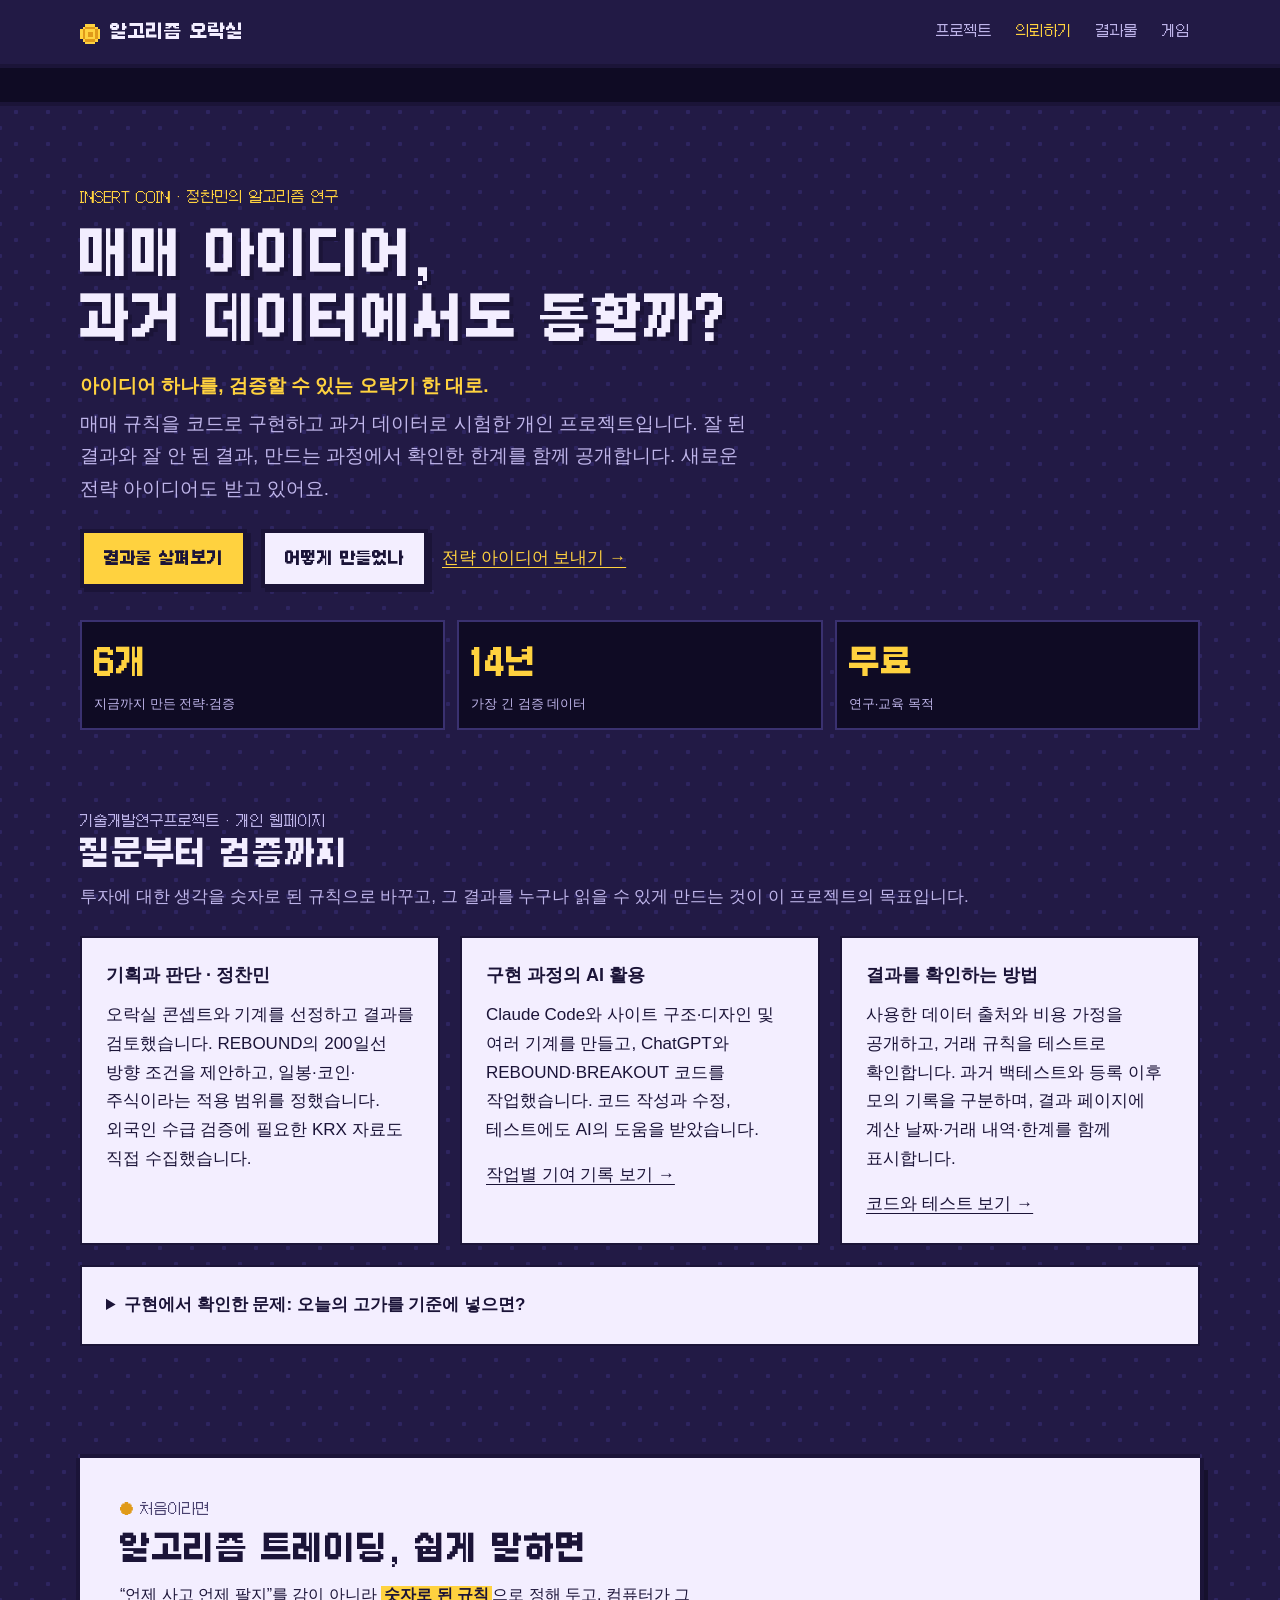
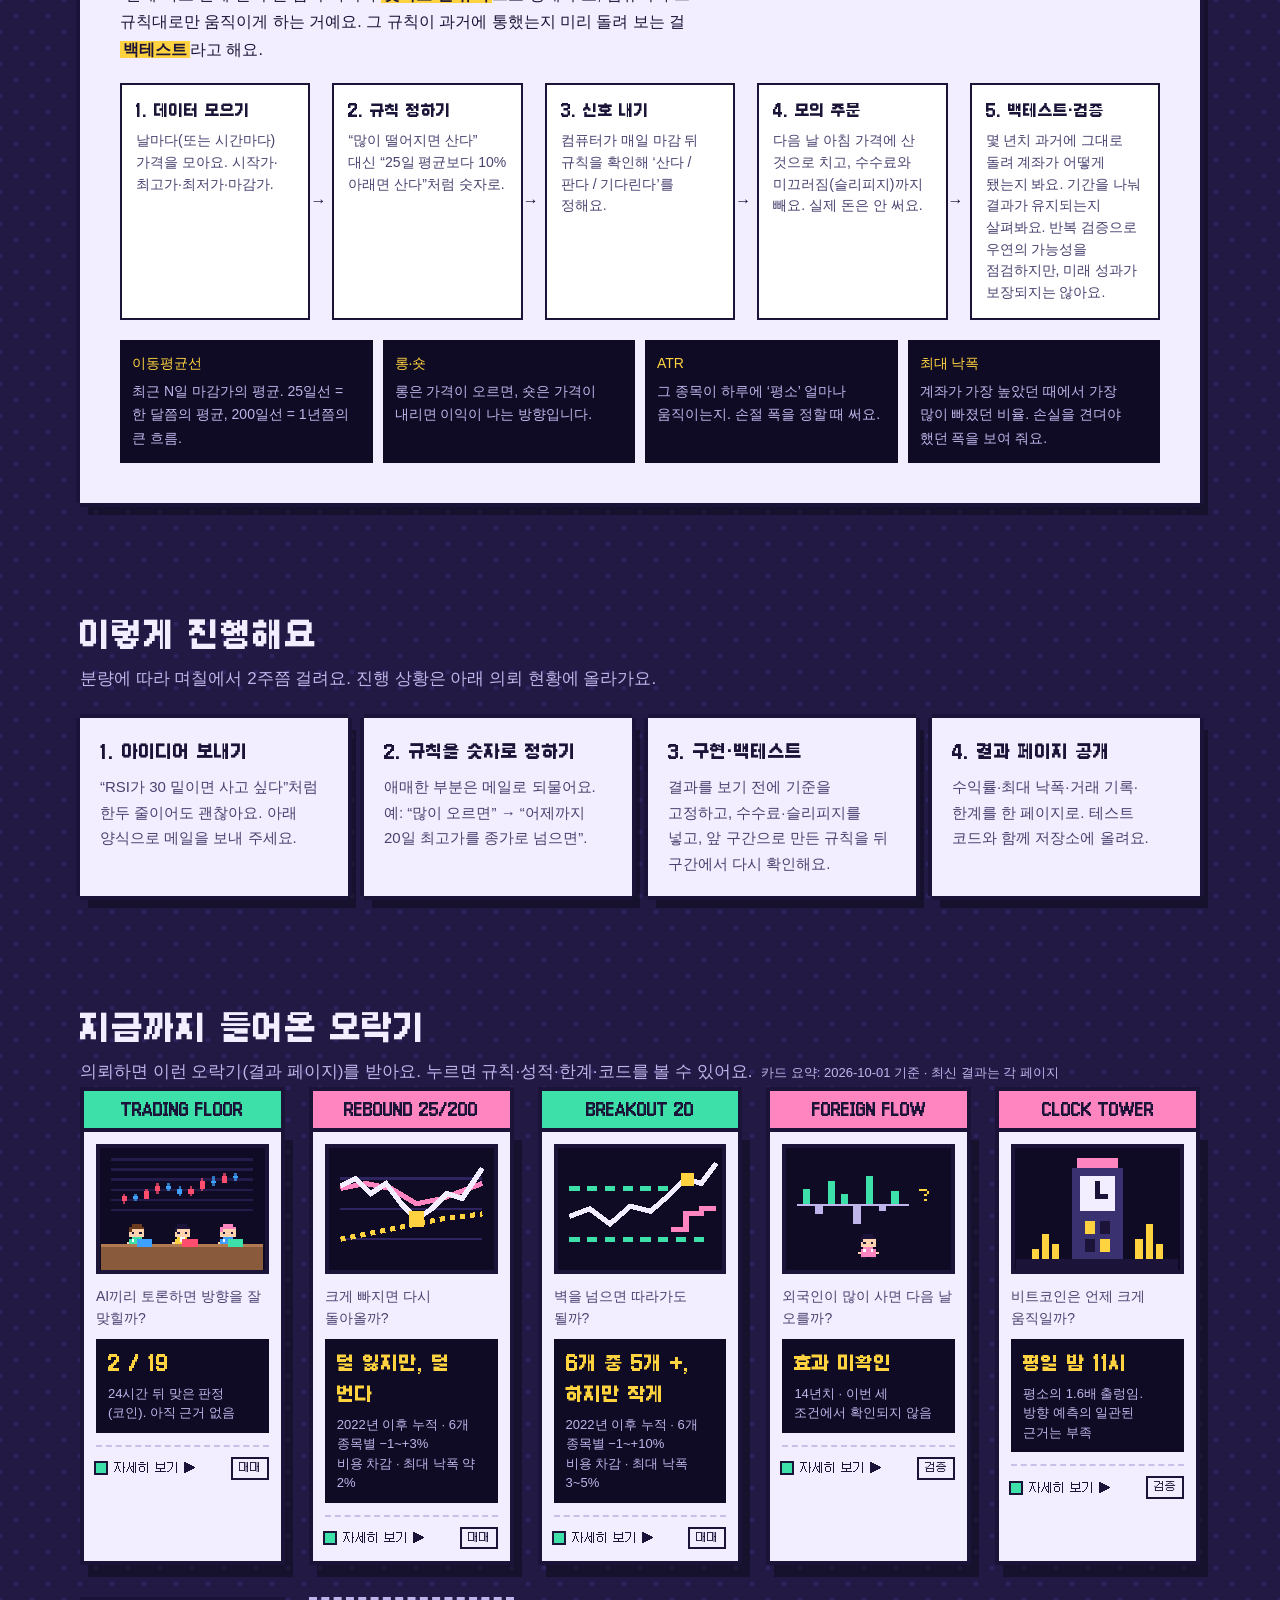
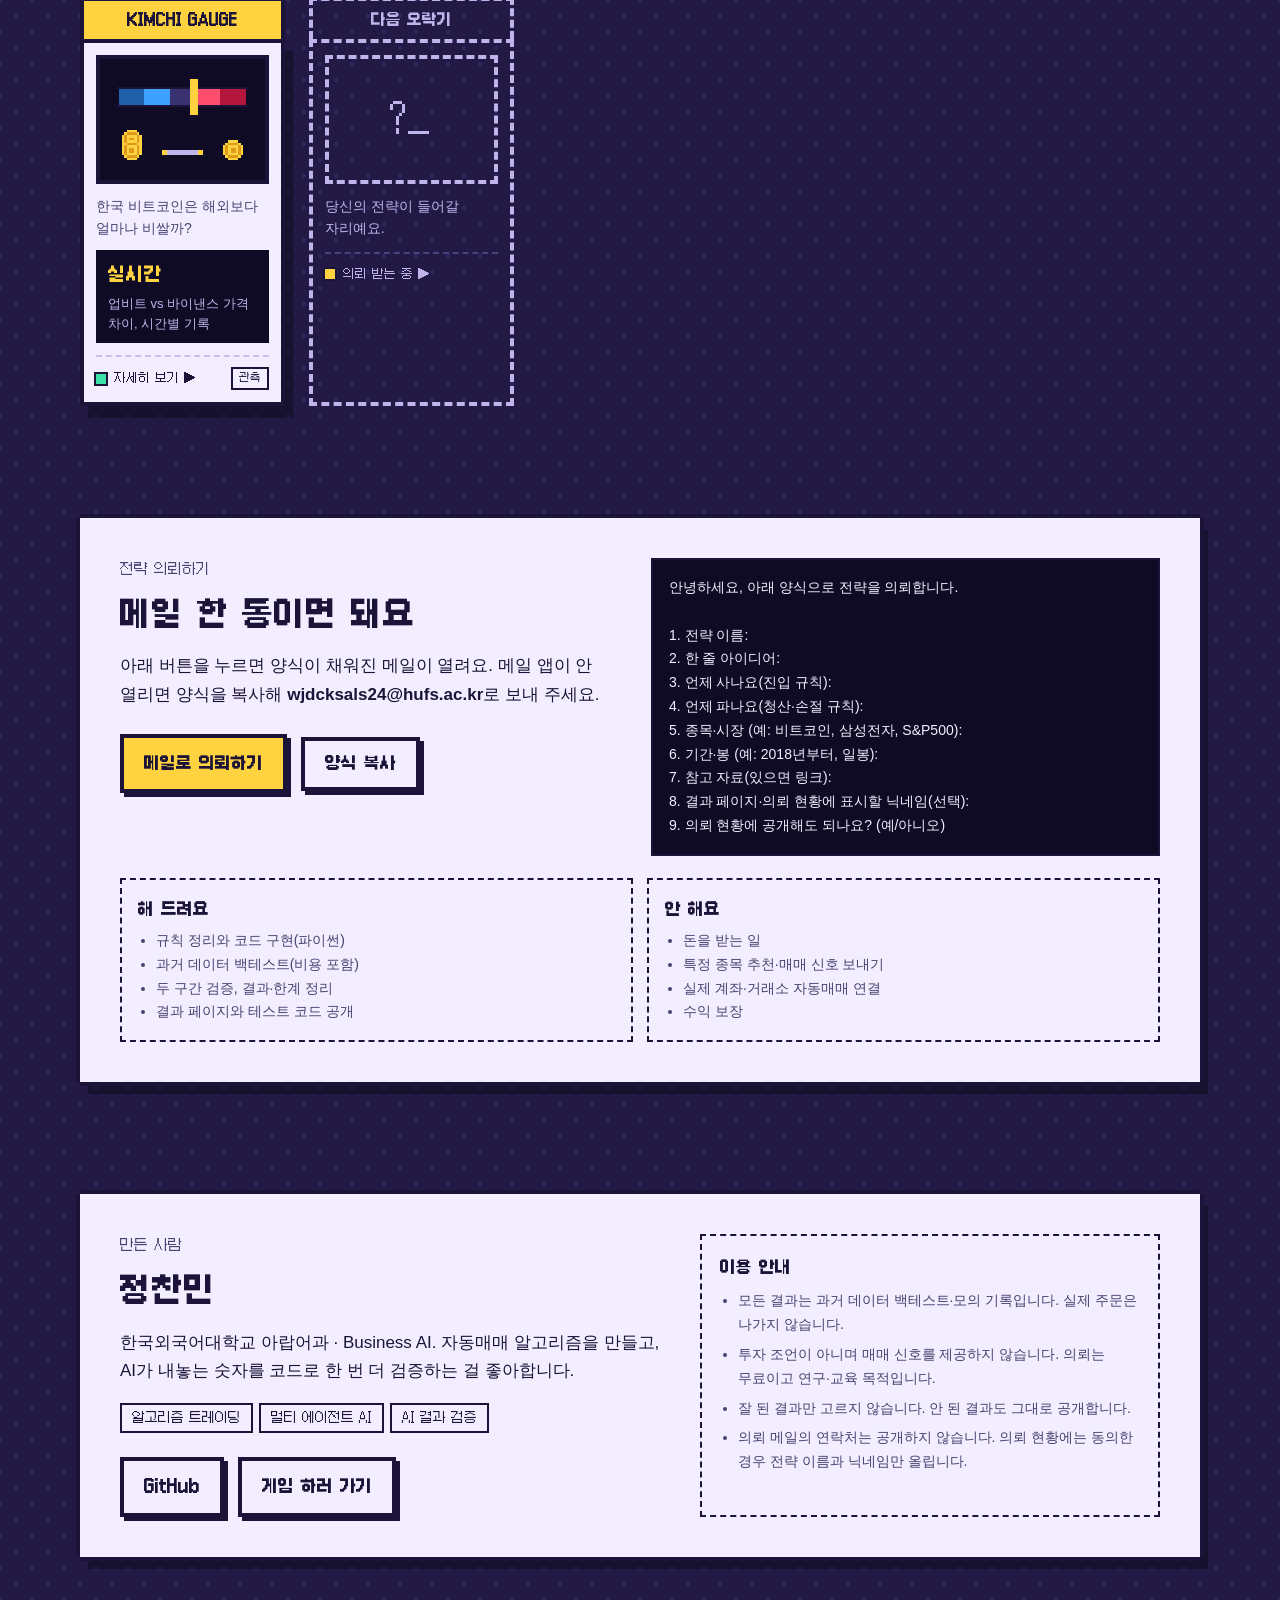
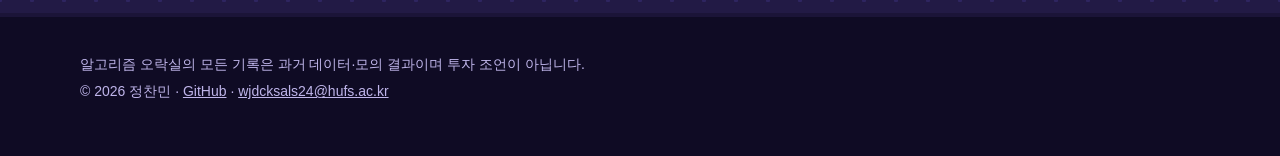
==== index.html @ 7e9737e2 "첫 화면 프로젝트 소개·단계별 설명 차트(ChatGPT 작업 검토), 전광판 움직임 복구 Co-Authored-By: Claude Opus 5.5 <noreply@anthropic" ====
<!doctype html>
<html lang="ko">
<head>
  <meta charset="utf-8">
  <meta name="viewport" content="width=device-width, initial-scale=1">
  <title>알고리즘 오락실 · 정찬민</title>
  <meta name="description" content="기술개발연구프로젝트 개인 웹페이지. 매매 아이디어를 규칙과 코드로 구현하고, 과거 데이터로 검증한 과정과 결과를 공개합니다.">
  <meta property="og:type" content="website">
  <meta property="og:title" content="알고리즘 오락실 · 정찬민">
  <meta property="og:description" content="매매 아이디어를 코드와 과거 데이터로 검증한 개인 프로젝트. 제작 과정, AI 활용, 결과와 한계를 함께 공개합니다.">
  <meta property="og:url" content="https://chandolkarim.github.io/algo-arcade/">
  <meta property="og:image" content="https://chandolkarim.github.io/algo-arcade/assets/og.png">
  <meta property="og:locale" content="ko_KR">
  <meta name="twitter:card" content="summary_large_image">
  <link rel="icon" href="assets/favicon.svg" type="image/svg+xml">
  <link rel="stylesheet" href="assets/style.css">
  <link rel="stylesheet" href="assets/home.css">
</head>
<body class="home">
  <a class="skip-link" href="#main">본문 바로가기</a>

  <header class="site-header">
    <div class="wrap">
      <a class="logo" href="index.html">
        <span class="logo-coin" data-scene="coin"></span>
        알고리즘 오락실
      </a>
      <nav class="site-nav" aria-label="주요 메뉴">
        <ul>
          <li><a href="#project">프로젝트</a></li>
          <li><a href="#request">의뢰하기</a></li>
          <li><a href="#works">결과물</a></li>
          <li><a href="games.html">게임</a></li>
        </ul>
      </nav>
    </div>
  </header>

  <div class="led-strip" aria-hidden="true">
    <div class="led-track">
      <span><span class="on">●</span> 기술개발연구프로젝트 · 2026-2</span>
      <span><span class="on">●</span> 전략·검증 6대 가동 중</span>
      <span><span class="build">◆</span> 잘 된 결과도, 안 된 결과도 그대로 공개</span>
      <span><span class="on">●</span> 전략 아이디어 받는 중 · 무료</span>
      <span><span class="build">◆</span> 게임 코너: 오늘의 한 판 · BLIND CHART</span>
      <span>실제 주문은 나가지 않습니다</span>
    </div>
  </div>

  <main id="main">
    <section class="home-hero wrap" aria-labelledby="hero-title">
      <p class="home-eyebrow">INSERT COIN · 정찬민의 알고리즘 연구</p>
      <h1 id="hero-title">매매 아이디어,<br>과거 데이터에서도 통할까?</h1>
      <p class="home-lead"><b class="home-tag">아이디어 하나를, 검증할 수 있는 오락기 한 대로.</b> 매매 규칙을 코드로 구현하고 과거 데이터로 시험한 개인 프로젝트입니다. 잘 된 결과와 잘 안 된 결과, 만드는 과정에서 확인한 한계를 함께 공개합니다. 새로운 전략 아이디어도 받고 있어요.</p>
      <div class="home-cta">
        <a class="btn" href="#works">결과물 살펴보기</a>
        <a class="btn btn-ghost" href="#project">어떻게 만들었나</a>
        <a class="home-request-link" href="#request">전략 아이디어 보내기 →</a>
      </div>
      <ul class="home-stats" aria-label="한눈에">
        <li><b>6개</b><span>지금까지 만든 전략·검증</span></li>
        <li><b>14년</b><span>가장 긴 검증 데이터</span></li>
        <li><b>무료</b><span>연구·교육 목적</span></li>
      </ul>
    </section>

    <section class="section wrap" id="project" aria-labelledby="project-title">
      <div class="home-head">
        <p class="home-eyebrow">기술개발연구프로젝트 · 개인 웹페이지</p>
        <h2 class="section-title" id="project-title">질문부터 검증까지</h2>
        <p>투자에 대한 생각을 숫자로 된 규칙으로 바꾸고, 그 결과를 누구나 읽을 수 있게 만드는 것이 이 프로젝트의 목표입니다.</p>
      </div>
      <div class="project-grid">
        <article class="panel"><h3>기획과 판단 · 정찬민</h3><p>오락실 콘셉트와 기계를 선정하고 결과를 검토했습니다. REBOUND의 200일선 방향 조건을 제안하고, 일봉·코인·주식이라는 적용 범위를 정했습니다. 외국인 수급 검증에 필요한 KRX 자료도 직접 수집했습니다.</p></article>
        <article class="panel"><h3>구현 과정의 AI 활용</h3><p>Claude Code와 사이트 구조·디자인 및 여러 기계를 만들고, ChatGPT와 REBOUND·BREAKOUT 코드를 작업했습니다. 코드 작성과 수정, 테스트에도 AI의 도움을 받았습니다.</p><a href="https://github.com/chandolkarim/algo-arcade#자료와-ai-도움">작업별 기여 기록 보기 →</a></article>
        <article class="panel"><h3>결과를 확인하는 방법</h3><p>사용한 데이터 출처와 비용 가정을 공개하고, 거래 규칙을 테스트로 확인합니다. 과거 백테스트와 등록 이후 모의 기록을 구분하며, 결과 페이지에 계산 날짜·거래 내역·한계를 함께 표시합니다.</p><a href="https://github.com/chandolkarim/algo-arcade">코드와 테스트 보기 →</a></article>
      </div>
      <details class="project-example panel">
        <summary>구현에서 확인한 문제: 오늘의 고가를 기준에 넣으면?</summary>
        <p>BREAKOUT은 어제까지 20일 최고가가 100이고 오늘 종가가 103이면 돌파로 판단합니다. 오늘 고가 105까지 기준에 넣으면 103 &gt; 105를 비교하게 돼 원래 확인하려던 돌파를 놓칩니다.</p>
        <p>따라서 신호 당일 봉을 제외해 기준을 계산하고, 다음 시가에 진입하도록 구현했습니다. 당일 종가로 갱신한 손절선도 다음 봉부터 적용합니다. 두 조건은 테스트로 확인합니다.</p>
        <a href="https://github.com/chandolkarim/algo-arcade/blob/main/breakout/test_breakout.py">돌파 기준·손절 시점 테스트 보기 →</a>
      </details>
    </section>

    <section class="section wrap" id="what" aria-labelledby="what-title">
      <div class="panel px-box easy">
        <p class="easy-eyebrow">처음이라면</p>
        <h2 class="section-title" id="what-title">알고리즘 트레이딩, 쉽게 말하면</h2>
        <p class="easy-lead">“언제 사고 언제 팔지”를 감이 아니라 <b>숫자로 된 규칙</b>으로 정해 두고, 컴퓨터가 그 규칙대로만 움직이게 하는 거예요. 그 규칙이 과거에 통했는지 미리 돌려 보는 걸 <b>백테스트</b>라고 해요.</p>
        <ol class="easy-flow">
          <li><b>1. 데이터 모으기</b><span>날마다(또는 시간마다) 가격을 모아요. 시작가·최고가·최저가·마감가.</span></li>
          <li><b>2. 규칙 정하기</b><span>“많이 떨어지면 산다” 대신 “25일 평균보다 10% 아래면 산다”처럼 숫자로.</span></li>
          <li><b>3. 신호 내기</b><span>컴퓨터가 매일 마감 뒤 규칙을 확인해 ‘산다 / 판다 / 기다린다’를 정해요.</span></li>
          <li><b>4. 모의 주문</b><span>다음 날 아침 가격에 산 것으로 치고, 수수료와 미끄러짐(슬리피지)까지 빼요. 실제 돈은 안 써요.</span></li>
          <li><b>5. 백테스트·검증</b><span>몇 년치 과거에 그대로 돌려 계좌가 어떻게 됐는지 봐요. 기간을 나눠 결과가 유지되는지 살펴봐요. 반복 검증으로 우연의 가능성을 점검하지만, 미래 성과가 보장되지는 않아요.</span></li>
        </ol>
        <dl class="easy-terms">
          <div><dt>이동평균선</dt><dd>최근 N일 마감가의 평균. 25일선 = 한 달쯤의 평균, 200일선 = 1년쯤의 큰 흐름.</dd></div>
          <div><dt>롱·숏</dt><dd>롱은 가격이 오르면, 숏은 가격이 내리면 이익이 나는 방향입니다.</dd></div>
          <div><dt>ATR</dt><dd>그 종목이 하루에 ‘평소’ 얼마나 움직이는지. 손절 폭을 정할 때 써요.</dd></div>
          <div><dt>최대 낙폭</dt><dd>계좌가 가장 높았던 때에서 가장 많이 빠졌던 비율. 손실을 견뎌야 했던 폭을 보여 줘요.</dd></div>
        </dl>
      </div>
    </section>

    <section class="section wrap" id="how" aria-labelledby="how-title">
      <div class="home-head">
        <h2 class="section-title" id="how-title">이렇게 진행해요</h2>
        <p>분량에 따라 며칠에서 2주쯤 걸려요. 진행 상황은 아래 의뢰 현황에 올라가요.</p>
      </div>
      <ol class="steps">
        <li><b>1. 아이디어 보내기</b><span>“RSI가 30 밑이면 사고 싶다”처럼 한두 줄이어도 괜찮아요. 아래 양식으로 메일을 보내 주세요.</span></li>
        <li><b>2. 규칙을 숫자로 정하기</b><span>애매한 부분은 메일로 되물어요. 예: “많이 오르면” → “어제까지 20일 최고가를 종가로 넘으면”.</span></li>
        <li><b>3. 구현·백테스트</b><span>결과를 보기 전에 기준을 고정하고, 수수료·슬리피지를 넣고, 앞 구간으로 만든 규칙을 뒤 구간에서 다시 확인해요.</span></li>
        <li><b>4. 결과 페이지 공개</b><span>수익률·최대 낙폭·거래 기록·한계를 한 페이지로. 테스트 코드와 함께 저장소에 올려요.</span></li>
      </ol>
    </section>

    <section class="section wrap" id="works" aria-labelledby="works-title">
      <div class="home-head">
        <h2 class="section-title" id="works-title">지금까지 들어온 오락기</h2>
        <p>의뢰하면 이런 오락기(결과 페이지)를 받아요. 누르면 규칙·성적·한계·코드를 볼 수 있어요. <span class="home-date">카드 요약: 2026-10-01 기준 · 최신 결과는 각 페이지</span></p>
      </div>
      <ul class="cabinets">
        <li>
          <a class="cabinet" href="machines/trading-floor.html" style="--cab-color: var(--mint)">
            <div class="cabinet-marquee">TRADING FLOOR</div>
            <div class="cabinet-body">
              <div class="cabinet-screen" data-scene="mini-floor">
                <span>AI 트레이더 13명</span>
              </div>
              <p class="cabinet-q">AI끼리 토론하면 방향을 잘 맞힐까?</p>
              <div class="cabinet-result"><b>2 / 19</b><span>24시간 뒤 맞은 판정(코인). 아직 근거 없음</span></div>
              <div class="cabinet-status"><span class="lamp on"></span>자세히 보기 ▶<span class="cabinet-kind">매매</span></div>
            </div>
          </a>
        </li>
        <li>
          <a class="cabinet" href="machines/rebound.html" style="--cab-color: var(--pink)">
            <div class="cabinet-marquee">REBOUND 25/200</div>
            <div class="cabinet-body">
              <div class="cabinet-screen" aria-hidden="true">
                <svg viewBox="0 0 64 48" shape-rendering="crispEdges" focusable="false"><rect width="64" height="48" fill="#0f0b24"/><path d="M4 12H60M4 24H60M4 36H60" stroke="#2e2560"/><path d="M4 36L14 34L24 32L34 30L44 28L60 26" fill="none" stroke="#ffd23f" stroke-width="2" stroke-dasharray="2 2"/><path d="M4 16L14 14L24 16L34 22L44 20L60 14" fill="none" stroke="#ff85c0" stroke-width="2"/><path d="M4 15L10 12L16 18L22 14L28 22L34 28L40 24L46 18L52 20L60 8" fill="none" stroke="#f3eeff" stroke-width="2"/><rect x="31" y="25" width="6" height="6" fill="#ffd23f"/></svg>
              </div>
              <p class="cabinet-q">크게 빠지면 다시 돌아올까?</p>
              <div class="cabinet-result"><b>덜 잃지만, 덜 번다</b><span>2022년 이후 누적 · 6개 종목별 −1~+3%<br>비용 차감 · 최대 낙폭 약 2%</span></div>
              <div class="cabinet-status"><span class="lamp on"></span>자세히 보기 ▶<span class="cabinet-kind">매매</span></div>
            </div>
          </a>
        </li>
        <li>
          <a class="cabinet" href="machines/breakout.html" style="--cab-color: var(--mint)">
            <div class="cabinet-marquee">BREAKOUT 20</div>
            <div class="cabinet-body">
              <div class="cabinet-screen" aria-hidden="true"><svg viewBox="0 0 64 48" shape-rendering="crispEdges" focusable="false"><rect width="64" height="48" fill="#0f0b24"/><path d="M4 16H44M4 36H60" fill="none" stroke="#3ce0a8" stroke-width="2" stroke-dasharray="4 3"/><path d="M4 27L12 24L20 30L28 23L36 25L44 18L50 12L56 14L62 6" fill="none" stroke="#f3eeff" stroke-width="2"/><path d="M44 32H50V26H56V24H62" fill="none" stroke="#ff85c0" stroke-width="2"/><rect x="48" y="10" width="5" height="5" fill="#ffd23f"/></svg></div>
              <p class="cabinet-q">벽을 넘으면 따라가도 될까?</p>
              <div class="cabinet-result"><b>6개 중 5개 +, 하지만 작게</b><span>2022년 이후 누적 · 6개 종목별 −1~+10%<br>비용 차감 · 최대 낙폭 3~5%</span></div>
              <div class="cabinet-status"><span class="lamp on"></span>자세히 보기 ▶<span class="cabinet-kind">매매</span></div>
            </div>
          </a>
        </li>
        <li>
          <a class="cabinet" href="machines/foreign-flow.html" style="--cab-color: var(--pink)">
            <div class="cabinet-marquee">FOREIGN FLOW</div>
            <div class="cabinet-body">
              <div class="cabinet-screen" data-scene="mini-flow">
                <span>외국인 매매 검증</span>
              </div>
              <p class="cabinet-q">외국인이 많이 사면 다음 날 오를까?</p>
              <div class="cabinet-result"><b>효과 미확인</b><span>14년치 · 이번 세 조건에서 확인되지 않음</span></div>
              <div class="cabinet-status"><span class="lamp on"></span>자세히 보기 ▶<span class="cabinet-kind">검증</span></div>
            </div>
          </a>
        </li>
        <li>
          <a class="cabinet" href="machines/clock-tower.html" style="--cab-color: var(--pink)">
            <div class="cabinet-marquee">CLOCK TOWER</div>
            <div class="cabinet-body">
              <div class="cabinet-screen" aria-hidden="true"><svg viewBox="0 0 64 48" shape-rendering="crispEdges" focusable="false"><rect width="64" height="48" fill="#0f0b24"/><rect x="24" y="4" width="16" height="4" fill="#ff85c0"/><rect x="22" y="8" width="20" height="36" fill="#3a3170"/><rect x="25" y="11" width="14" height="14" fill="#f3eeff"/><rect x="31" y="13" width="2" height="6" fill="#1b1438"/><rect x="31" y="18" width="5" height="2" fill="#1b1438"/><rect x="27" y="29" width="4" height="5" fill="#ffd23f"/><rect x="33" y="29" width="4" height="5" fill="#1b1438"/><rect x="27" y="36" width="4" height="5" fill="#1b1438"/><rect x="33" y="36" width="4" height="5" fill="#ffd23f"/><rect x="6" y="40" width="3" height="4" fill="#ffd23f"/><rect x="10" y="34" width="3" height="10" fill="#ffd23f"/><rect x="14" y="38" width="3" height="6" fill="#ffd23f"/><rect x="47" y="36" width="3" height="8" fill="#ffd23f"/><rect x="51" y="30" width="3" height="14" fill="#ffd23f"/><rect x="55" y="38" width="3" height="6" fill="#ffd23f"/><rect x="0" y="44" width="64" height="4" fill="#1b1438"/></svg></div>
              <p class="cabinet-q">비트코인은 언제 크게 움직일까?</p>
              <div class="cabinet-result"><b>평일 밤 11시</b><span>평소의 1.6배 출렁임. 방향 예측의 일관된 근거는 부족</span></div>
              <div class="cabinet-status"><span class="lamp on"></span>자세히 보기 ▶<span class="cabinet-kind">검증</span></div>
            </div>
          </a>
        </li>
        <li>
          <a class="cabinet" href="machines/kimchi-gauge.html" style="--cab-color: var(--coin)">
            <div class="cabinet-marquee">KIMCHI GAUGE</div>
            <div class="cabinet-body">
              <div class="cabinet-screen" data-scene="mini-gauge">
                <span>김프 게이지</span>
              </div>
              <p class="cabinet-q">한국 비트코인은 해외보다 얼마나 비쌀까?</p>
              <div class="cabinet-result"><b>실시간</b><span>업비트 vs 바이낸스 가격 차이, 시간별 기록</span></div>
              <div class="cabinet-status"><span class="lamp on"></span>자세히 보기 ▶<span class="cabinet-kind">관측</span></div>
            </div>
          </a>
        </li>
        <li>
          <a class="cabinet is-empty" href="#request">
            <div class="cabinet-marquee">다음 오락기</div>
            <div class="cabinet-body">
              <div class="cabinet-screen"><span class="blink">?</span></div>
              <p class="cabinet-q">당신의 전략이 들어갈 자리예요.</p>
              <div class="cabinet-status"><span class="lamp build"></span>의뢰 받는 중 ▶</div>
            </div>
          </a>
        </li>
      </ul>
    </section>

    <section class="section wrap" id="requests" aria-labelledby="requests-title">
      <div class="home-head">
        <h2 class="section-title" id="requests-title">의뢰 현황</h2>
        <p id="rq-summary">불러오는 중…</p>
      </div>
      <ul class="rq-list" id="rq-list"></ul>
    </section>

    <section class="section wrap" id="request" aria-labelledby="request-title">
      <div class="panel px-box request-card">
        <div>
          <p class="home-eyebrow">전략 의뢰하기</p>
          <h2 class="section-title" id="request-title">메일 한 통이면 돼요</h2>
          <p>아래 버튼을 누르면 양식이 채워진 메일이 열려요. 메일 앱이 안 열리면 양식을 복사해 <b>wjdcksals24@hufs.ac.kr</b>로 보내 주세요.</p>
          <div class="home-cta">
            <a class="btn" href="mailto:wjdcksals24@hufs.ac.kr?subject=%5B%EC%A0%84%EB%9E%B5%20%EC%9D%98%EB%A2%B0%5D%20&body=%EC%95%88%EB%85%95%ED%95%98%EC%84%B8%EC%9A%94%2C%20%EC%95%84%EB%9E%98%20%EC%96%91%EC%8B%9D%EC%9C%BC%EB%A1%9C%20%EC%A0%84%EB%9E%B5%EC%9D%84%20%EC%9D%98%EB%A2%B0%ED%95%A9%EB%8B%88%EB%8B%A4.%0A%0A1.%20%EC%A0%84%EB%9E%B5%20%EC%9D%B4%EB%A6%84%3A%0A2.%20%ED%95%9C%20%EC%A4%84%20%EC%95%84%EC%9D%B4%EB%94%94%EC%96%B4%3A%0A3.%20%EC%96%B8%EC%A0%9C%20%EC%82%AC%EB%82%98%EC%9A%94%28%EC%A7%84%EC%9E%85%20%EA%B7%9C%EC%B9%99%29%3A%0A4.%20%EC%96%B8%EC%A0%9C%20%ED%8C%8C%EB%82%98%EC%9A%94%28%EC%B2%AD%EC%82%B0%C2%B7%EC%86%90%EC%A0%88%20%EA%B7%9C%EC%B9%99%29%3A%0A5.%20%EC%A2%85%EB%AA%A9%C2%B7%EC%8B%9C%EC%9E%A5%20%28%EC%98%88%3A%20%EB%B9%84%ED%8A%B8%EC%BD%94%EC%9D%B8%2C%20%EC%82%BC%EC%84%B1%EC%A0%84%EC%9E%90%2C%20S%26P500%29%3A%0A6.%20%EA%B8%B0%EA%B0%84%C2%B7%EB%B4%89%20%28%EC%98%88%3A%202018%EB%85%84%EB%B6%80%ED%84%B0%2C%20%EC%9D%BC%EB%B4%89%29%3A%0A7.%20%EC%B0%B8%EA%B3%A0%20%EC%9E%90%EB%A3%8C%28%EC%9E%88%EC%9C%BC%EB%A9%B4%20%EB%A7%81%ED%81%AC%29%3A%0A8.%20%EA%B2%B0%EA%B3%BC%20%ED%8E%98%EC%9D%B4%EC%A7%80%C2%B7%EC%9D%98%EB%A2%B0%20%ED%98%84%ED%99%A9%EC%97%90%20%ED%91%9C%EC%8B%9C%ED%95%A0%20%EB%8B%89%EB%84%A4%EC%9E%84%28%EC%84%A0%ED%83%9D%29%3A%0A9.%20%EC%9D%98%EB%A2%B0%20%ED%98%84%ED%99%A9%EC%97%90%20%EA%B3%B5%EA%B0%9C%ED%95%B4%EB%8F%84%20%EB%90%98%EB%82%98%EC%9A%94%3F%20%28%EC%98%88/%EC%95%84%EB%8B%88%EC%98%A4%29%0A">메일로 의뢰하기</a>
            <button class="btn btn-ghost" type="button" id="rq-copy">양식 복사</button>
          </div>
          <p class="rq-copied" id="rq-copied" role="status"></p>
        </div>
        <pre class="rq-template" id="rq-template">안녕하세요, 아래 양식으로 전략을 의뢰합니다.

1. 전략 이름:
2. 한 줄 아이디어:
3. 언제 사나요(진입 규칙):
4. 언제 파나요(청산·손절 규칙):
5. 종목·시장 (예: 비트코인, 삼성전자, S&P500):
6. 기간·봉 (예: 2018년부터, 일봉):
7. 참고 자료(있으면 링크):
8. 결과 페이지·의뢰 현황에 표시할 닉네임(선택):
9. 의뢰 현황에 공개해도 되나요? (예/아니오)</pre>
        <div class="rq-scope">
          <div><h3>해 드려요</h3><ul><li>규칙 정리와 코드 구현(파이썬)</li><li>과거 데이터 백테스트(비용 포함)</li><li>두 구간 검증, 결과·한계 정리</li><li>결과 페이지와 테스트 코드 공개</li></ul></div>
          <div><h3>안 해요</h3><ul><li>돈을 받는 일</li><li>특정 종목 추천·매매 신호 보내기</li><li>실제 계좌·거래소 자동매매 연결</li><li>수익 보장</li></ul></div>
        </div>
      </div>
    </section>

    <section class="section wrap" id="about" aria-labelledby="about-title">
      <div class="about-card panel px-box">
        <div class="about-main">
          <p class="home-eyebrow">만든 사람</p>
          <h2 class="section-title" id="about-title">정찬민</h2>
          <p>한국외국어대학교 아랍어과 · Business AI. 자동매매 알고리즘을 만들고, AI가 내놓는 숫자를 코드로 한 번 더 검증하는 걸 좋아합니다.</p>
          <ul class="about-tags">
            <li>알고리즘 트레이딩</li><li>멀티 에이전트 AI</li><li>AI 결과 검증</li>
          </ul>
          <div class="home-cta">
            <a class="btn btn-ghost" href="https://github.com/chandolkarim">GitHub</a>
            <a class="btn btn-ghost" href="games.html">게임 하러 가기</a>
          </div>
        </div>
        <div class="about-rules" id="rules">
          <h3>이용 안내</h3>
          <ul>
            <li>모든 결과는 과거 데이터 백테스트·모의 기록입니다. 실제 주문은 나가지 않습니다.</li>
            <li>투자 조언이 아니며 매매 신호를 제공하지 않습니다. 의뢰는 무료이고 연구·교육 목적입니다.</li>
            <li>잘 된 결과만 고르지 않습니다. 안 된 결과도 그대로 공개합니다.</li>
            <li>의뢰 메일의 연락처는 공개하지 않습니다. 의뢰 현황에는 동의한 경우 전략 이름과 닉네임만 올립니다.</li>
          </ul>
        </div>
      </div>
    </section>
  </main>

  <footer class="site-footer">
    <div class="wrap">
      <p>알고리즘 오락실의 모든 기록은 과거 데이터·모의 결과이며 투자 조언이 아닙니다.</p>
      <p>© 2026 정찬민 · <a href="https://github.com/chandolkarim">GitHub</a> · <a href="mailto:wjdcksals24@hufs.ac.kr">wjdcksals24@hufs.ac.kr</a></p>
    </div>
  </footer>

  <script src="assets/script.js"></script>
  <script src="data/requests-data.js"></script>
  <script src="assets/requests.js"></script>
</body>
</html>
---- assets/style.css ----
/* 알고리즘 오락실 — 공통 스타일
   픽셀 단위(--px)를 4px로 잡고, 테두리·그림자·간격을 모두 그 배수로 맞춘다. */

@font-face {
  font-family: "Galmuri11";
  src: url("fonts/Galmuri11.woff2") format("woff2");
  font-weight: 400;
  font-display: swap;
}
@font-face {
  font-family: "Galmuri11";
  src: url("fonts/Galmuri11-Bold.woff2") format("woff2");
  font-weight: 700;
  font-display: swap;
}

:root {
  --px: 4px;

  /* 오락실 카펫과 기계 */
  --carpet: #221a45;
  --carpet-dot: #2e2560;
  --panel: #f3eeff;
  --ink: #1b1438;
  --ink-soft: #4a4270;
  --on-carpet: #f3eeff;
  --on-carpet-soft: #bfb5ea;
  --screen: #0f0b24;

  /* 한국 시세 관례: 상승 빨강, 하락 파랑 (기호 ▲▼와 함께 쓴다) */
  --up: #ff4d6d;
  --down: #3ea1ff;
  /* 밝은 판넬 위 글자용: 같은 색을 진하게 */
  --up-ink: #c8163f;
  --down-ink: #1360c4;
  --coin: #ffd23f;
  --mint: #3ce0a8;
  --pink: #ff85c0;

  --font-pixel: "Galmuri11", "Apple SD Gothic Neo", "Malgun Gothic", monospace;
  --font-body: -apple-system, BlinkMacSystemFont, "Apple SD Gothic Neo", "Malgun Gothic", "Noto Sans KR", sans-serif;

  --page: 1120px;
}

* { box-sizing: border-box; }

html {
  scroll-behavior: smooth;
  scroll-padding-top: 88px;
}

body {
  margin: 0;
  color: var(--on-carpet);
  font-family: var(--font-body);
  font-size: 17px;
  line-height: 1.7;
  word-break: keep-all;
  overflow-wrap: break-word;
  /* 오락실 카펫 무늬 */
  background-color: var(--carpet);
  background-image:
    radial-gradient(var(--carpet-dot) 2px, transparent 2.5px),
    radial-gradient(var(--carpet-dot) 2px, transparent 2.5px);
  background-size: 32px 32px;
  background-position: 0 0, 16px 16px;
}

img, svg { max-width: 100%; }

a { color: inherit; }

:focus-visible {
  outline: var(--px) solid var(--coin);
  outline-offset: var(--px);
}
/* 밝은 판넬 위에서는 노란 테두리가 묻히므로 진한 잉크색으로 */
.px-box :focus-visible { outline-color: var(--ink); }

.skip-link {
  position: absolute;
  left: 16px;
  top: -80px;
  z-index: 100;
  padding: 8px 16px;
  background: var(--coin);
  color: var(--ink);
  font-family: var(--font-pixel);
  text-decoration: none;
}
.skip-link:focus { top: 16px; }

.wrap {
  width: min(100% - 32px, var(--page));
  margin-inline: auto;
}

.visually-hidden {
  position: absolute;
  width: 1px; height: 1px;
  overflow: hidden;
  clip: rect(0 0 0 0);
  white-space: nowrap;
}

/* ---------- 픽셀 상자: 모서리가 계단처럼 깎인 테두리 ---------- */
.px-box {
  position: relative;
  background: var(--panel);
  color: var(--ink);
  box-shadow:
    0 calc(var(--px) * -1) 0 0 var(--ink),
    0 var(--px) 0 0 var(--ink),
    calc(var(--px) * -1) 0 0 0 var(--ink),
    var(--px) 0 0 0 var(--ink),
    calc(var(--px) * 2) calc(var(--px) * 3) 0 0 rgba(0, 0, 0, 0.35);
}

/* ---------- 상단 ---------- */
.site-header {
  position: sticky;
  top: 0;
  z-index: 50;
  background: var(--carpet);
  border-bottom: var(--px) solid var(--ink);
}
.site-header .wrap {
  display: flex;
  align-items: center;
  justify-content: space-between;
  gap: 16px;
  min-height: 64px;
}
.logo {
  display: flex;
  align-items: center;
  gap: 10px;
  font-family: var(--font-pixel);
  font-weight: 700;
  font-size: 18px;
  white-space: nowrap;
  text-decoration: none;
  color: var(--on-carpet);
}
.logo-coin {
  width: 20px; height: 20px;
  image-rendering: pixelated;
}
.site-nav ul {
  display: flex;
  gap: 4px;
  margin: 0;
  padding: 0;
  list-style: none;
}
.site-nav a {
  display: block;
  padding: 6px 10px;
  font-family: var(--font-pixel);
  font-size: 14px;
  white-space: nowrap;
  text-decoration: none;
  color: var(--on-carpet-soft);
}
.site-nav a:hover,
.site-nav a[aria-current] { color: var(--coin); }

/* ---------- 전광판 띠 ---------- */
.led-strip {
  overflow: hidden;
  background: var(--screen);
  border-bottom: var(--px) solid var(--ink);
  font-family: var(--font-pixel);
  font-size: 13px;
  color: var(--coin);
  white-space: nowrap;
}
.led-track {
  display: inline-flex;
  gap: 48px;
  padding: 6px 0;
  padding-left: 100%;
  animation: led-scroll 38s linear infinite;
}
.led-track .on { color: var(--mint); }
.led-track .build { color: var(--pink); }
@keyframes led-scroll {
  to { transform: translateX(-100%); }
}

/* ---------- 첫 화면 ---------- */
.hero {
  padding: 64px 0 24px;
}
.hero h1 {
  margin: 0;
  font-family: var(--font-pixel);
  font-weight: 700;
  font-size: clamp(40px, 8vw, 88px);
  line-height: 1.1;
  letter-spacing: 0;
  color: var(--on-carpet);
  /* 픽셀 글자에 두 겹 그림자를 줘서 오락기 로고처럼 */
  text-shadow:
    var(--px) var(--px) 0 var(--coin),
    calc(var(--px) * 2) calc(var(--px) * 2) 0 var(--ink);
}
.hero-lead {
  max-width: 34em;
  margin: 24px 0 0;
  font-size: 19px;
  color: var(--on-carpet-soft);
}
.hero-lead strong { color: var(--on-carpet); font-weight: 600; }

/* ---------- 기계 줄 ---------- */
.floor {
  padding: 32px 0 72px;
}
.floor-head {
  display: flex;
  align-items: baseline;
  justify-content: space-between;
  flex-wrap: wrap;
  gap: 8px 24px;
  margin-bottom: 28px;
}
.section-title {
  margin: 0;
  font-family: var(--font-pixel);
  font-weight: 700;
  font-size: clamp(24px, 3.4vw, 32px);
  line-height: 1.3;
}
.floor-note {
  margin: 0;
  font-size: 15px;
  color: var(--on-carpet-soft);
}

.cabinets {
  display: grid;
  grid-template-columns: repeat(auto-fill, minmax(196px, 1fr));
  gap: 32px 24px;
  margin: 0;
  padding: 0;
  list-style: none;
}

/* 오락기 한 대 */
.cabinet {
  display: flex;
  flex-direction: column;
  height: 100%;
  text-decoration: none;
  color: var(--ink);
}
.cabinet-marquee {
  padding: 10px 12px 8px;
  background: var(--cab-color, var(--pink));
  border: var(--px) solid var(--ink);
  border-bottom: 0;
  font-family: var(--font-pixel);
  font-weight: 700;
  font-size: 15px;
  line-height: 1.3;
  text-align: center;
}
.cabinet-body {
  display: flex;
  flex-direction: column;
  flex: 1;
  padding: 12px;
  background: var(--panel);
  border: var(--px) solid var(--ink);
  box-shadow: calc(var(--px) * 2) calc(var(--px) * 3) 0 0 rgba(0, 0, 0, 0.35);
}
.cabinet-screen {
  position: relative;
  aspect-ratio: 4 / 3;
  display: grid;
  place-items: center;
  overflow: hidden;
  background: var(--screen);
  border: var(--px) solid var(--ink);
  color: var(--on-carpet-soft);
  font-family: var(--font-pixel);
  font-size: 13px;
  text-align: center;
}
.cabinet-screen svg {
  width: 100%;
  height: 100%;
  display: block;
  image-rendering: pixelated;
}
.cabinet-screen .blink::after {
  content: "_";
  animation: blink 1s steps(1) infinite;
}
@keyframes blink { 50% { opacity: 0; } }

.cabinet-desc {
  flex: 1;
  margin: 12px 0 0;
  font-size: 14px;
  line-height: 1.6;
  color: var(--ink-soft);
}
.cabinet-status {
  display: flex;
  align-items: center;
  gap: 8px;
  margin-top: 12px;
  padding-top: 10px;
  border-top: 2px dashed #c9bfe8;
  font-family: var(--font-pixel);
  font-size: 12px;
  color: var(--ink);
}
.lamp {
  width: 10px; height: 10px;
  flex: none;
  background: var(--lamp, #9a90c4);
  box-shadow: 0 0 0 2px var(--ink);
}
.lamp.on { --lamp: var(--mint); }
.lamp.build { --lamp: var(--coin); }

a.cabinet:hover .cabinet-body,
a.cabinet:focus-visible .cabinet-body {
  transform: translate(calc(var(--px) * -1), calc(var(--px) * -1));
  box-shadow: calc(var(--px) * 3) calc(var(--px) * 4) 0 0 rgba(0, 0, 0, 0.35);
}
a.cabinet:focus-visible { outline: none; }
a.cabinet:focus-visible .cabinet-marquee,
a.cabinet:focus-visible .cabinet-body { outline: var(--px) solid var(--coin); outline-offset: 2px; }

.cabinet.is-empty .cabinet-marquee {
  background: transparent;
  color: var(--on-carpet-soft);
  border-style: dashed;
  border-color: var(--on-carpet-soft);
}
.cabinet.is-empty .cabinet-body {
  background: transparent;
  border-style: dashed;
  border-color: var(--on-carpet-soft);
  box-shadow: none;
}
.cabinet.is-empty .cabinet-screen {
  background: transparent;
  border-style: dashed;
  border-color: var(--on-carpet-soft);
  font-size: 36px;
}
.cabinet.is-empty .cabinet-desc,
.cabinet.is-empty .cabinet-status { color: var(--on-carpet-soft); border-color: #4b4280; }

/* ---------- 본문 판넬 공통 ---------- */
.section { padding: 56px 0; }

.panel {
  padding: clamp(24px, 4vw, 40px);
}
.panel h2 { margin-top: 0; }
.panel p { max-width: 40em; }
.panel p:last-child { margin-bottom: 0; }

.rules {
  display: grid;
  grid-template-columns: 1fr;
  gap: 16px 40px;
  margin: 24px 0 0;
  padding: 0;
  list-style: none;
}
.rules li {
  padding-left: 28px;
  position: relative;
  font-size: 16px;
}
.rules li::before {
  content: "";
  position: absolute;
  left: 0; top: 0.55em;
  width: 12px; height: 12px;
  background: var(--coin);
  box-shadow: 0 0 0 2px var(--ink);
}

.two-col {
  display: grid;
  grid-template-columns: 1fr;
  gap: 32px;
}
@media (min-width: 720px) {
  .rules { grid-template-columns: repeat(2, minmax(0, 1fr)); }
}
@media (min-width: 820px) {
  .two-col { grid-template-columns: 1.2fr 1fr; align-items: start; }
}

.maker-sprite {
  width: 96px;
  height: 120px;
  image-rendering: pixelated;
}

/* 플레이어 카드: 학교·전공 */
.player-card {
  display: grid;
  grid-template-columns: auto 1fr;
  gap: 4px 16px;
  margin: 24px 0;
  font-size: 16px;
}
.player-card dt {
  font-family: var(--font-pixel);
  font-size: 13px;
  line-height: 1.9;
  color: var(--coin);
}
.player-card dd { margin: 0; }

/* 관심 분야 */
.sub-title {
  margin: 48px 0 20px;
  font-family: var(--font-pixel);
  font-weight: 700;
  font-size: 22px;
}
.interests {
  display: grid;
  grid-template-columns: repeat(auto-fit, minmax(240px, 1fr));
  gap: 24px;
  margin: 0;
  padding: 0;
  list-style: none;
}
.interests li { padding: 20px; }
.interests h4 {
  margin: 0 0 8px;
  font-family: var(--font-pixel);
  font-size: 17px;
}
.interests p { margin: 0; font-size: 15px; color: var(--ink-soft); }

.mail-text {
  margin-top: 16px;
  font-size: 14px;
  color: var(--ink-soft);
}
.mail-text span { overflow-wrap: anywhere; font-weight: 600; color: var(--ink); }

/* ---------- 문의 ---------- */
.coin-slot {
  display: flex;
  flex-wrap: wrap;
  align-items: center;
  gap: 24px;
}
.btn {
  display: inline-flex;
  align-items: center;
  gap: 10px;
  padding: 12px 20px;
  background: var(--coin);
  color: var(--ink);
  font-family: var(--font-pixel);
  font-weight: 700;
  font-size: 16px;
  text-decoration: none;
  border: var(--px) solid var(--ink);
  box-shadow: var(--px) var(--px) 0 0 var(--ink);
}
.btn:hover { transform: translate(-2px, -2px); box-shadow: 6px 6px 0 0 var(--ink); }
.btn:active { transform: translate(var(--px), var(--px)); box-shadow: none; }
.btn-ghost {
  background: var(--panel);
}

/* ---------- 아래 ---------- */
.site-footer {
  padding: 32px 0 48px;
  border-top: var(--px) solid var(--ink);
  background: var(--screen);
  color: var(--on-carpet-soft);
  font-size: 14px;
}
.site-footer p { margin: 4px 0; max-width: 60em; }
.site-footer a:hover { color: var(--coin); }

/* ======================================================
   기계 상세 페이지
   ====================================================== */
.machine-hero {
  padding: 48px 0 24px;
}
.back-link {
  display: inline-block;
  margin-bottom: 24px;
  font-family: var(--font-pixel);
  font-size: 14px;
  color: var(--on-carpet-soft);
  text-decoration: none;
}
.back-link:hover { color: var(--coin); }

.machine-title {
  margin: 0;
  font-family: var(--font-pixel);
  font-weight: 700;
  font-size: clamp(34px, 6vw, 64px);
  line-height: 1.15;
  text-shadow:
    var(--px) var(--px) 0 var(--mint),
    calc(var(--px) * 2) calc(var(--px) * 2) 0 var(--ink);
}
.machine-lead {
  max-width: 36em;
  margin: 20px 0 0;
  font-size: 19px;
  color: var(--on-carpet-soft);
}
.tags {
  display: flex;
  flex-wrap: wrap;
  gap: 8px;
  margin: 24px 0 0;
  padding: 0;
  list-style: none;
}
.tags li {
  padding: 4px 10px;
  background: var(--screen);
  border: 2px solid var(--on-carpet-soft);
  font-family: var(--font-pixel);
  font-size: 13px;
  color: var(--on-carpet);
}
.tags li.on { border-color: var(--mint); color: var(--mint); }

.big-screen {
  margin-top: 40px;
  aspect-ratio: 16 / 7;
  min-height: 220px;
  padding: 0;
  background: var(--screen);
  border: calc(var(--px) * 2) solid var(--ink);
  box-shadow: 0 0 0 var(--px) var(--mint), calc(var(--px) * 3) calc(var(--px) * 4) 0 var(--px) rgba(0,0,0,.4);
  overflow: hidden;
}
.big-screen svg { width: 100%; height: 100%; display: block; image-rendering: pixelated; }

/* 진행 단계 */
.stages {
  display: grid;
  gap: 20px;
  margin: 28px 0 0;
  padding: 0;
  list-style: none;
  counter-reset: stage;
}
.stage {
  display: grid;
  grid-template-columns: 56px 1fr;
  gap: 16px;
  align-items: start;
  counter-increment: stage;
}
.stage::before {
  content: counter(stage);
  display: grid;
  place-items: center;
  width: 48px; height: 48px;
  background: var(--ink);
  color: var(--coin);
  font-family: var(--font-pixel);
  font-weight: 700;
  font-size: 22px;
}
.stage h3 {
  margin: 4px 0 4px;
  font-family: var(--font-pixel);
  font-size: 18px;
}
.stage p { margin: 0 0 12px; font-size: 15px; color: var(--ink-soft); }

.crew {
  display: flex;
  flex-wrap: wrap;
  gap: 12px 16px;
  margin: 0;
  padding: 0;
  list-style: none;
}
.crew li {
  display: grid;
  justify-items: center;
  gap: 4px;
  width: 72px;
  text-align: center;
}
.crew svg { width: 40px; height: 50px; image-rendering: pixelated; }
.crew b {
  font-family: var(--font-pixel);
  font-size: 12px;
  line-height: 1.2;
}
.crew span {
  font-size: 11px;
  line-height: 1.3;
  color: var(--ink-soft);
}

/* 모드 */
.modes {
  display: grid;
  grid-template-columns: repeat(auto-fit, minmax(240px, 1fr));
  gap: 24px;
  margin-top: 28px;
}
.mode {
  padding: 20px;
  border: var(--px) solid var(--ink);
  background: #fff;
}
.mode h3 {
  margin: 0 0 8px;
  font-family: var(--font-pixel);
  font-size: 18px;
}
.mode dl { margin: 12px 0 0; font-size: 14px; }
.mode dt { font-family: var(--font-pixel); font-size: 12px; color: var(--ink-soft); margin-top: 8px; }
.mode dd { margin: 0; }
/* 주의 표시는 시세색(빨강·파랑)과 겹치지 않게 노랑으로 */
.mode.warn {
  border-color: var(--coin);
  box-shadow: 0 0 0 var(--px) var(--ink);
}
.mode.warn h3 {
  display: inline-block;
  padding: 0 8px;
  background: var(--coin);
  color: var(--ink);
}

/* 숫자 칸 */
.facts {
  display: grid;
  grid-template-columns: repeat(auto-fit, minmax(220px, 1fr));
  gap: 24px;
  margin-top: 28px;
}
.fact h3 {
  margin: 0 0 6px;
  font-family: var(--font-pixel);
  font-size: 16px;
}
.fact p { margin: 0; font-size: 15px; color: var(--ink-soft); }

/* 기록 */
.log {
  margin-top: 24px;
  padding: 16px 20px;
  background: var(--screen);
  color: var(--on-carpet);
  font-family: var(--font-pixel);
  font-size: 14px;
  line-height: 1.9;
}
/* 좁은 화면에서는 옆으로 밀리지 않고 항목 단위로 줄을 바꾼다 */
.log p {
  display: flex;
  flex-wrap: wrap;
  gap: 0 12px;
  margin: 0;
  max-width: none;
}
.log p + p {
  margin-top: 8px;
  padding-top: 8px;
  border-top: 2px dashed #2e2560;
}
.log .up { color: var(--up); }
.log .down { color: var(--down); }
.log .muted { color: var(--on-carpet-soft); }

/* ---------- KIMCHI GAUGE ---------- */
.machine-title-coin {
  text-shadow:
    var(--px) var(--px) 0 var(--coin),
    calc(var(--px) * 2) calc(var(--px) * 2) 0 var(--ink);
}
.panel .up { color: var(--up-ink); font-weight: 600; }
.panel .down { color: var(--down-ink); font-weight: 600; }
.formula {
  padding: 12px 16px;
  background: var(--ink);
  color: var(--coin);
  font-family: var(--font-pixel);
  font-size: 15px;
}

.gauge-panel {
  padding: clamp(20px, 4vw, 36px);
  background: var(--screen);
  border: calc(var(--px) * 2) solid var(--ink);
  box-shadow: 0 0 0 var(--px) var(--coin), calc(var(--px) * 3) calc(var(--px) * 4) 0 var(--px) rgba(0,0,0,.4);
  text-align: center;
}
.gauge-label {
  margin: 0;
  font-family: var(--font-pixel);
  font-size: 14px;
  color: var(--on-carpet-soft);
}
.gauge-value {
  margin: 8px 0 24px;
  font-family: var(--font-pixel);
  font-weight: 700;
  font-size: clamp(40px, 11vw, 72px);
  line-height: 1.1;
  color: var(--on-carpet);
}
.gauge-value[data-dir="up"] { color: var(--up); }
.gauge-value[data-dir="down"] { color: var(--down); }

.gauge-bar { max-width: 560px; margin: 0 auto; }
.gauge-scale {
  display: flex;
  justify-content: space-between;
  margin-bottom: 6px;
  font-family: var(--font-pixel);
  font-size: 12px;
  color: var(--on-carpet-soft);
}
.gauge-track {
  position: relative;
  height: 24px;
  border: var(--px) solid var(--ink);
  box-shadow: 0 0 0 2px var(--on-carpet-soft);
  /* 왼쪽 역프(파랑) → 가운데 0 → 오른쪽 김프(빨강), 픽셀 칸처럼 끊어서 */
  background: linear-gradient(90deg,
    #1f5fa8 0 20%, var(--down) 20% 40%, #3a3170 40% 60%, var(--up) 60% 80%, #b3163c 80% 100%);
}
.gauge-track::after {
  content: "";
  position: absolute;
  left: calc(50% - 1px);
  top: 0; bottom: 0;
  width: 2px;
  background: var(--on-carpet);
}
.gauge-needle {
  position: absolute;
  left: 50%;
  top: -12px;
  width: 12px;
  height: 40px;
  background: var(--coin);
  box-shadow: 0 0 0 3px var(--ink);
  transform: translateX(-50%);
  transition: left 0.6s steps(6);
}

.gauge-inputs {
  display: grid;
  grid-template-columns: repeat(auto-fit, minmax(150px, 1fr));
  gap: 12px;
  margin: 32px 0 0;
  text-align: left;
}
.gauge-inputs div {
  padding: 10px 12px;
  border: 2px solid #3a3170;
}
.gauge-inputs dt {
  font-family: var(--font-pixel);
  font-size: 12px;
  color: var(--on-carpet-soft);
}
.gauge-inputs dd {
  margin: 2px 0 0;
  font-family: var(--font-pixel);
  font-size: 16px;
  color: var(--on-carpet);
  overflow-wrap: anywhere;
}
.gauge-inputs dd[data-dir="up"] { color: var(--up); }
.gauge-inputs dd[data-dir="down"] { color: var(--down); }

.gauge-status {
  margin: 24px 0 0;
  font-size: 13px;
  color: var(--on-carpet-soft);
}
.gauge-status.is-error { color: var(--coin); }
.gauge-note {
  margin: 16px 0 0;
  font-size: 14px;
  color: var(--on-carpet-soft);
}

/* 김프 지난 기록 */
.kh-chart { margin: 20px 0 0; color: var(--ink); }
.kh-chart svg {
  display: block;
  width: 100%;
  height: auto;
  font-family: var(--font-body);
  border: 2px solid #c9bfe8;
  background: #fff;
}
.kh-chart figcaption { margin-top: 6px; font-size: 13px; color: var(--ink-soft); }
.kh-stats {
  display: grid;
  grid-template-columns: auto 1fr;
  gap: 4px 16px;
  margin: 16px 0 0;
  font-size: 15px;
}
.kh-stats dt { color: var(--ink-soft); }
.kh-stats dd { margin: 0; font-weight: 600; font-variant-numeric: tabular-nums; }
.kh-stats .up { color: var(--up-ink); }
.kh-stats .down { color: var(--down-ink); }
.kh-meta { margin: 12px 0 0; font-size: 13px; color: var(--ink-soft); }
.kh-error { color: var(--ink); font-weight: 600; }

.empty-note {
  margin-top: 20px;
  padding: 16px 20px;
  border: 2px dashed var(--ink-soft);
  font-size: 15px;
  color: var(--ink-soft);
}

/* 픽셀 트레이더가 까딱거린다 */
.bob { animation: bob 1.2s steps(1) infinite; }
.bob-late { animation-delay: -0.6s; }
@keyframes bob { 50% { transform: translateY(-1px); } }

/* ---------- 좁은 화면 ---------- */
@media (max-width: 640px) {
  body { font-size: 16px; }
  .site-header .wrap { gap: 8px; }
  .logo { font-size: 15px; gap: 6px; }
  .logo-coin { width: 16px; height: 16px; }
  .site-nav a { padding: 6px 5px; font-size: 12px; }
  .hero { padding-top: 40px; }
  .hero-lead, .machine-lead { font-size: 17px; }
  .cabinets { grid-template-columns: repeat(2, minmax(0, 1fr)); gap: 24px 16px; }
  .cabinet-marquee { font-size: 13px; padding: 8px 6px 6px; }
  .cabinet-body { padding: 8px; }
  .cabinet-desc { font-size: 13px; }
  .big-screen { aspect-ratio: 4 / 3; }
  .stage { grid-template-columns: 40px 1fr; gap: 12px; }
  .stage::before { width: 36px; height: 36px; font-size: 17px; }
}

/* ---------- 움직임 줄이기 ---------- */
@media (prefers-reduced-motion: reduce) {
  html { scroll-behavior: auto; }
  .led-track { animation: none; padding-left: 16px; }
  .gauge-needle { transition: none; }
  .cabinet-screen .blink::after { animation: none; }
  a.cabinet:hover .cabinet-body,
  .btn:hover { transform: none; }
  * { animation-duration: 0.001ms !important; animation-iteration-count: 1 !important; }
}

/* ---------- 첫 화면 결론 · 기계 종류 · 결과 한눈에 ---------- */
.hero-verdict {
  max-width: 40em;
  margin: 20px 0 0;
  padding: 12px 16px;
  border: 2px solid var(--coin);
  font-size: 16px;
  color: var(--on-carpet);
}
.hero-verdict a { color: var(--coin); white-space: nowrap; }
.cabinet-kind {
  margin-left: auto;
  padding: 0 6px;
  border: 2px solid var(--ink);
  background: var(--panel);
  font-size: 11px;
  white-space: nowrap;
}
.board-date { color: var(--ink-soft); font-size: 14px; white-space: nowrap; }
.board {
  display: grid;
  grid-template-columns: repeat(auto-fit, minmax(min(100%, 300px), 1fr));
  gap: 16px 32px;
  margin: 24px 0 0;
  padding: 0;
  list-style: none;
}
.board li { padding-top: 12px; border-top: 2px dashed #c9bfe8; }
.board a { font-family: var(--font-pixel); font-weight: 700; color: var(--ink); }
.board p { margin: 6px 0 0; font-size: 15px; color: var(--ink-soft); }
.board-kind {
  display: inline-block;
  margin-right: 8px;
  padding: 0 6px;
  border: 2px solid var(--ink);
  background: var(--mint);
  font-family: var(--font-pixel);
  font-size: 11px;
  color: var(--ink);
}

/* ---------- 긴 설명 접기 ---------- */
.fold { margin-top: 16px; padding-top: 4px; border-top: 2px dashed #c9bfe8; }
.fold > summary {
  display: flex;
  align-items: center;
  gap: 10px;
  min-height: 48px;
  font-family: var(--font-pixel);
  font-size: 15px;
  cursor: pointer;
  list-style: none;
}
.fold > summary::-webkit-details-marker { display: none; }
.fold > summary::before {
  content: "+";
  flex: none;
  display: grid;
  place-items: center;
  width: 24px; height: 24px;
  border: 2px solid currentColor;
  font-weight: 700;
}
.fold[open] > summary::before { content: "−"; }
.fold > summary:hover { text-decoration: underline; }
.fold[open] > summary { margin-bottom: 8px; }

/* 기계 페이지 첫 화면의 할 일 하나 */
.hero-play { margin-top: 20px; }

/* ======================================================
   차트는 픽셀 장식 없이 또렷하게 — 픽셀 화면 안에 흰 차트 판을 끼운다.
   글꼴은 일반 글꼴, 눈금은 연회색, 시세는 빨강 ▲ / 파랑 ▼.
   ====================================================== */
.rb-chart, .bo-chart, .ar-chart svg, .bc-chart svg, .ct-bars svg, .kh-chart svg {
  display: block;
  background: #fff;
  border: 0;
  border-radius: 8px;
  font-family: var(--font-body) !important;
}
.ar-chart svg, .bc-chart svg, .ct-bars svg, .kh-chart svg { max-width: 640px; }
.lc-legend {
  display: inline-flex;
  margin: 10px 0 8px;
  padding: 6px 12px;
  background: #fff;
  color: #191f28;
  border-radius: 8px;
}
.rb-chart, .bo-chart { min-height: 0; margin-top: 4px; }
.lc-legend, .lc-legend-light { color: #191f28 !important; background: #fff !important; }

/* 2·5번: 그냥 들고 있었다면 비교 */
.bh-box { margin: 20px 0; padding: 16px; border: 2px dashed var(--ink); }
.bh-title { margin: 0 0 10px; font-family: var(--font-pixel); font-size: 15px; }
.bh-grid { display: grid; grid-template-columns: 1fr 1fr; gap: 10px; }
.bh-grid > div { padding: 12px; background: #fff; border: 2px solid var(--ink); }
.bh-grid span { display: block; font-size: 13px; color: var(--ink-soft); }
.bh-grid strong { display: block; font: 700 22px/1.4 var(--font-pixel); }
.bh-grid em { display: block; font-style: normal; font-size: 13px; color: var(--ink-soft); }
.bh-note { margin: 10px 0 0; font-size: 14px; }

/* 본문·표·수치의 판독성: 장식 제목과 기계 이름에는 픽셀 글꼴을 유지한다. */
main :is(table, th, td, dt, dd, label, summary),
main :is(.rb-stats, .bo-stats, .rb-meter-grid, .bo-meter-grid, .bh-grid) strong,
main :is(.rb-terminal-head, .bo-terminal-head) > span,
main :is(.ff-bar-val, .ff-badge, .ct-pick, .lc-legend),
main svg text {
  font-family: var(--font-body) !important;
  font-variant-numeric: tabular-nums;
}
main :is(td, th) { line-height: 1.65; }
.led-strip:hover .led-track { animation-play-state: paused; }
---- assets/home.css ----
/* 의뢰소 첫 화면·게임 페이지·결과 페이지 머리 — 픽셀 오락실 스타일(공통 토큰은 style.css) */

/* ---------- 첫 화면 소개 ---------- */
.home-hero { padding: clamp(40px, 8vw, 80px) 0 16px; }
.home-eyebrow { margin: 0 0 12px; font-family: var(--font-pixel); font-size: 14px; color: var(--coin); }
.home-hero h1 {
  margin: 0;
  font-family: var(--font-pixel);
  font-weight: 700;
  font-size: clamp(28px, 6vw, 52px);
  line-height: 1.25;
  color: var(--on-carpet);
  text-shadow: var(--px) var(--px) 0 var(--ink);
}
.home-lead { max-width: 36em; margin: 18px 0 0; font-size: clamp(16px, 2.2vw, 19px); color: var(--on-carpet-soft); }
.home-cta { display: flex; flex-wrap: wrap; align-items: center; gap: 14px; margin-top: 24px; }
.home-stats {
  display: grid;
  grid-template-columns: repeat(3, minmax(0, 1fr));
  gap: 12px;
  margin: 32px 0 0;
  padding: 0;
  list-style: none;
}
.home-stats li { padding: 14px 12px; background: var(--screen); border: 2px solid #3a3170; }
.home-stats b { display: block; font-family: var(--font-pixel); font-size: clamp(22px, 5vw, 32px); color: var(--coin); }
.home-stats span { display: block; margin-top: 4px; font-size: 13px; line-height: 1.45; color: var(--on-carpet-soft); }

.home-head p { margin: 8px 0 0; color: var(--on-carpet-soft); }
.home-date { margin-left: 4px; font-size: 13px; white-space: nowrap; }

/* ---------- 진행 방식: 4단계 ---------- */
.steps {
  display: grid;
  grid-template-columns: repeat(auto-fit, minmax(min(100%, 230px), 1fr));
  gap: 16px;
  margin: 24px 0 0;
  padding: 0;
  list-style: none;
}
.steps li { padding: 20px; background: var(--panel); color: var(--ink);
  box-shadow: 0 calc(var(--px) * -1) 0 0 var(--ink), 0 var(--px) 0 0 var(--ink), calc(var(--px) * -1) 0 0 0 var(--ink), var(--px) 0 0 0 var(--ink), calc(var(--px) * 2) calc(var(--px) * 3) 0 0 rgba(0,0,0,.35); }
.steps b { display: block; font-family: var(--font-pixel); font-size: 17px; }
.steps span { display: block; margin-top: 8px; font-size: 15px; color: var(--ink-soft); }

/* ---------- 결과물 캐비닛 안 글자 ---------- */
.cabinet-q { margin: 12px 0 0; font-size: 14px; line-height: 1.55; color: var(--ink-soft); }
.cabinet-result { margin-top: 10px; padding: 10px 12px; background: var(--screen); color: var(--on-carpet); }
.cabinet-result b { display: block; font-family: var(--font-pixel); font-size: 18px; color: var(--coin); }
.cabinet-result span { display: block; margin-top: 4px; font-size: 13px; line-height: 1.5; color: var(--on-carpet-soft); }
.cabinet-kind {
  margin-left: auto;
  padding: 0 6px;
  border: 2px solid var(--ink);
  background: var(--panel);
  font-size: 11px;
  white-space: nowrap;
}
.game-list { margin-top: 28px; }

/* ---------- 의뢰 현황 ---------- */
.rq-list { display: grid; gap: 10px; margin: 18px 0 0; padding: 0; list-style: none; }
.rq-item { display: flex; align-items: center; gap: 12px; padding: 14px 16px; background: var(--screen); border: 2px solid #3a3170; }
.rq-main { flex: 1; min-width: 0; color: var(--on-carpet); }
.rq-main strong { display: block; font-family: var(--font-pixel); overflow-wrap: anywhere; }
.rq-meta { font-size: 13px; color: var(--on-carpet-soft); }
.rq-status { flex: none; padding: 0 8px; border: 2px solid var(--ink); font-family: var(--font-pixel); font-size: 12px; color: var(--ink); background: var(--panel); }
.s-new { background: var(--coin); }
.s-doing { background: var(--pink); }
.s-done { background: var(--mint); }
.rq-link { flex: none; font-family: var(--font-pixel); font-size: 13px; color: var(--coin); text-decoration: none; }
.rq-empty .rq-main { color: var(--on-carpet-soft); }

/* ---------- 의뢰 양식 ---------- */
.request-card { display: grid; gap: 22px; }
@media (min-width: 860px) { .request-card { grid-template-columns: 1fr 1fr; } .rq-scope { grid-column: 1 / -1; } }
.rq-template {
  margin: 0;
  padding: 16px;
  background: var(--screen);
  color: var(--on-carpet);
  border: 2px solid var(--ink);
  font: 14px/1.7 var(--font-body);
  white-space: pre-wrap;
}
.rq-copied { min-height: 1.4em; margin: 8px 0 0; font-size: 14px; color: var(--ink-soft); }
.rq-scope { display: grid; grid-template-columns: repeat(auto-fit, minmax(min(100%, 220px), 1fr)); gap: 14px; }
.rq-scope > div { padding: 16px; border: 2px dashed var(--ink); }
.rq-scope h3 { margin: 0 0 6px; font-family: var(--font-pixel); font-size: 16px; }
.rq-scope ul { margin: 0; padding-left: 18px; font-size: 14px; color: var(--ink-soft); }

/* ---------- 만든 사람 ---------- */
.about-card { display: grid; gap: 28px; grid-template-columns: 1fr; }
@media (min-width: 820px) { .about-card { grid-template-columns: 1.2fr 1fr; } }
.about-card .home-eyebrow { color: var(--ink-soft); }
.about-card .section-title { margin-bottom: 8px; }
.about-tags { display: flex; flex-wrap: wrap; gap: 6px; margin: 14px 0 0; padding: 0; list-style: none; }
.about-tags li { padding: 2px 10px; border: 2px solid var(--ink); font-family: var(--font-pixel); font-size: 13px; }
.about-rules { padding: 18px; border: 2px dashed var(--ink); }
.about-rules h3 { margin: 0 0 8px; font-family: var(--font-pixel); font-size: 16px; }
.about-rules ul { margin: 0; padding-left: 18px; font-size: 14px; color: var(--ink-soft); }
.about-rules li + li { margin-top: 6px; }
.request-card .home-eyebrow { color: var(--ink-soft); }

/* ---------- 결과 페이지 머리: 종류 · 이름 · 질문 · 핵심 결과 · 버튼 ---------- */
.machine-hero { padding: clamp(28px, 6vw, 56px) 0 16px; }
.mh-top { display: flex; align-items: center; gap: 10px; margin: 18px 0 0; }
.mc-kind { padding: 0 8px; border: 2px solid var(--ink); font-family: var(--font-pixel); font-size: 12px; color: var(--ink); }
.k-trade { background: var(--pink); }
.k-test { background: var(--mint); }
.k-game { background: var(--coin); }
.k-watch { background: #bfb5ea; }
.mc-en { font-family: var(--font-pixel); font-size: 13px; color: var(--on-carpet-soft); }
.mh-title {
  margin: 12px 0 0;
  font-family: var(--font-pixel);
  font-weight: 700;
  font-size: clamp(28px, 6vw, 46px);
  line-height: 1.25;
  color: var(--on-carpet);
  text-shadow: var(--px) var(--px) 0 var(--coin), calc(var(--px) * 2) calc(var(--px) * 2) 0 var(--ink);
}
.mh-q { max-width: 36em; margin: 14px 0 0; font-size: clamp(17px, 2.4vw, 20px); color: var(--on-carpet-soft); }
.mh-result { max-width: 36em; margin: 20px 0 0; padding: 16px 18px; background: var(--screen); border: 2px solid var(--coin); }
.mh-result b { display: block; font-family: var(--font-pixel); font-size: clamp(24px, 5vw, 32px); color: var(--coin); }
.mh-result span { display: block; margin-top: 6px; font-size: 15px; color: var(--on-carpet); }
.mh-meta { margin: 12px 0 0; font-size: 13px; color: var(--on-carpet-soft); }
.hero-play { margin-top: 22px; }

@media (max-width: 420px) {
  .home-stats li { padding: 10px; }
}

/* ---------- 쉽게 말하면 ---------- */
.easy-eyebrow { margin: 0 0 6px; font-family: var(--font-pixel); font-size: 14px; color: var(--ink-soft); }
.easy-eyebrow::before { content: "● "; color: #e09a1a; }
.easy-lead { max-width: 44em; margin: 12px 0 0; font-size: 16px; }
.easy-lead b { background: var(--coin); padding: 0 3px; }
.easy-flow {
  display: grid;
  grid-template-columns: repeat(auto-fit, minmax(min(100%, 170px), 1fr));
  gap: 22px;
  margin: 20px 0 0;
  padding: 0;
  list-style: none;
}
.easy-flow li { position: relative; padding: 14px; border: 2px solid var(--ink); background: #fff; }
.easy-flow li b { display: block; font-family: var(--font-pixel); font-size: 15px; }
.easy-flow li span { display: block; margin-top: 6px; font-size: 14px; line-height: 1.55; color: var(--ink-soft); }
/* 단계 사이 화살표: 좁은 화면은 아래로, 넓은 화면은 오른쪽으로 */
.easy-flow li:not(:last-child)::after {
  content: "↓";
  position: absolute;
  left: 50%; bottom: -21px;
  transform: translateX(-50%);
  font-size: 16px;
  font-weight: 700;
  color: var(--ink);
}
@media (min-width: 760px) {
  .easy-flow { grid-template-columns: repeat(var(--steps, 4), minmax(0, 1fr)); }
  .easy-flow li:not(:last-child)::after { content: "→"; left: auto; right: -18px; top: 50%; bottom: auto; transform: translateY(-50%); }
}
#what .easy-flow { --steps: 5; }
.easy-example { margin-top: 20px; padding: 12px 14px; border: 2px dashed var(--ink); }
.easy-example b { font-family: var(--font-pixel); font-size: 14px; }
.easy-example p { margin: 4px 0 0; font-size: 15px; }
.easy-terms { display: grid; grid-template-columns: repeat(auto-fit, minmax(min(100%, 220px), 1fr)); gap: 10px; margin: 20px 0 0; }
.easy-terms div { padding: 12px; background: var(--screen); color: var(--on-carpet); }
.easy-terms dt { font-family: var(--font-pixel); font-size: 14px; color: var(--coin); }
.easy-terms dd { margin: 4px 0 0; font-size: 14px; color: var(--on-carpet-soft); }

/* 규칙 요약표 · 코드 보기 */
.easy-sub { margin: 22px 0 8px; font-family: var(--font-pixel); font-size: 16px; }
.easy-rules { margin: 0; border: 2px solid var(--ink); }
.easy-rules div { display: grid; grid-template-columns: 6.5em 1fr; gap: 10px; padding: 9px 12px; background: #fff; }
.easy-rules div + div { border-top: 1px solid #c9bfe8; }
.easy-rules dt { font-family: var(--font-pixel); font-size: 13px; }
.easy-rules dd { margin: 0; font-size: 14px; color: var(--ink-soft); }
.code-link { display: inline-block; margin: 14px 0 0 2px; font-size: 14px; color: var(--on-carpet-soft); text-underline-offset: 4px; }
.code-link:hover { color: var(--coin); }
.home-tag { display: block; margin-bottom: 6px; color: var(--coin); font-weight: 700; }
.cabinet.is-empty .cabinet-q { color: var(--on-carpet-soft); }

/* 이 페이지에 나오는 말 풀이 · 마지막 계산 */
.easy-glossary { margin-top: 16px; border: 2px solid var(--ink); background: #fff; }
.easy-glossary summary { padding: 10px 12px; cursor: pointer; font-family: var(--font-pixel); font-size: 14px; }
.easy-glossary[open] summary { border-bottom: 1px solid #c9bfe8; }
.easy-glossary dl { margin: 0; }
.easy-glossary dl div { display: grid; grid-template-columns: 8.5em 1fr; gap: 10px; padding: 8px 12px; }
.easy-glossary dl div + div { border-top: 1px solid #ece7fb; }
.easy-glossary dt { font-weight: 700; font-size: 14px; }
.easy-glossary dd { margin: 0; font-size: 14px; line-height: 1.55; color: var(--ink-soft); }
@media (max-width: 480px) { .easy-glossary dl div { grid-template-columns: 1fr; gap: 2px; } }
.mh-updated { margin-top: 10px; }

/* 프로젝트 소개: 제목은 오락실 분위기, 설명은 읽기 쉬운 본문 글꼴. */
.home-request-link { color: var(--coin); text-underline-offset: 4px; }
.project-grid { display: grid; grid-template-columns: repeat(3, minmax(0, 1fr)); gap: 20px; margin-top: 24px; }
.project-grid article, .project-example { padding: 24px; border: 2px solid var(--ink); background: var(--panel); color: var(--ink); }
.project-grid h3 { margin: 0 0 12px; font: 700 18px/1.5 var(--font-body); }
.project-grid p { margin: 0 0 16px; }
.project-grid a, .project-example a { color: var(--ink); text-underline-offset: 4px; }
.project-example { margin-top: 20px; }
.project-example summary { cursor: pointer; font-weight: 700; }
.home-date { white-space: normal; }
@media (max-width: 760px) {
  .project-grid { grid-template-columns: 1fr; }
  .project-grid article, .project-example { padding: 20px; }
  .home .site-header .wrap { flex-wrap: wrap; gap: 8px; }
  .home .site-nav ul { flex-wrap: wrap; }
}
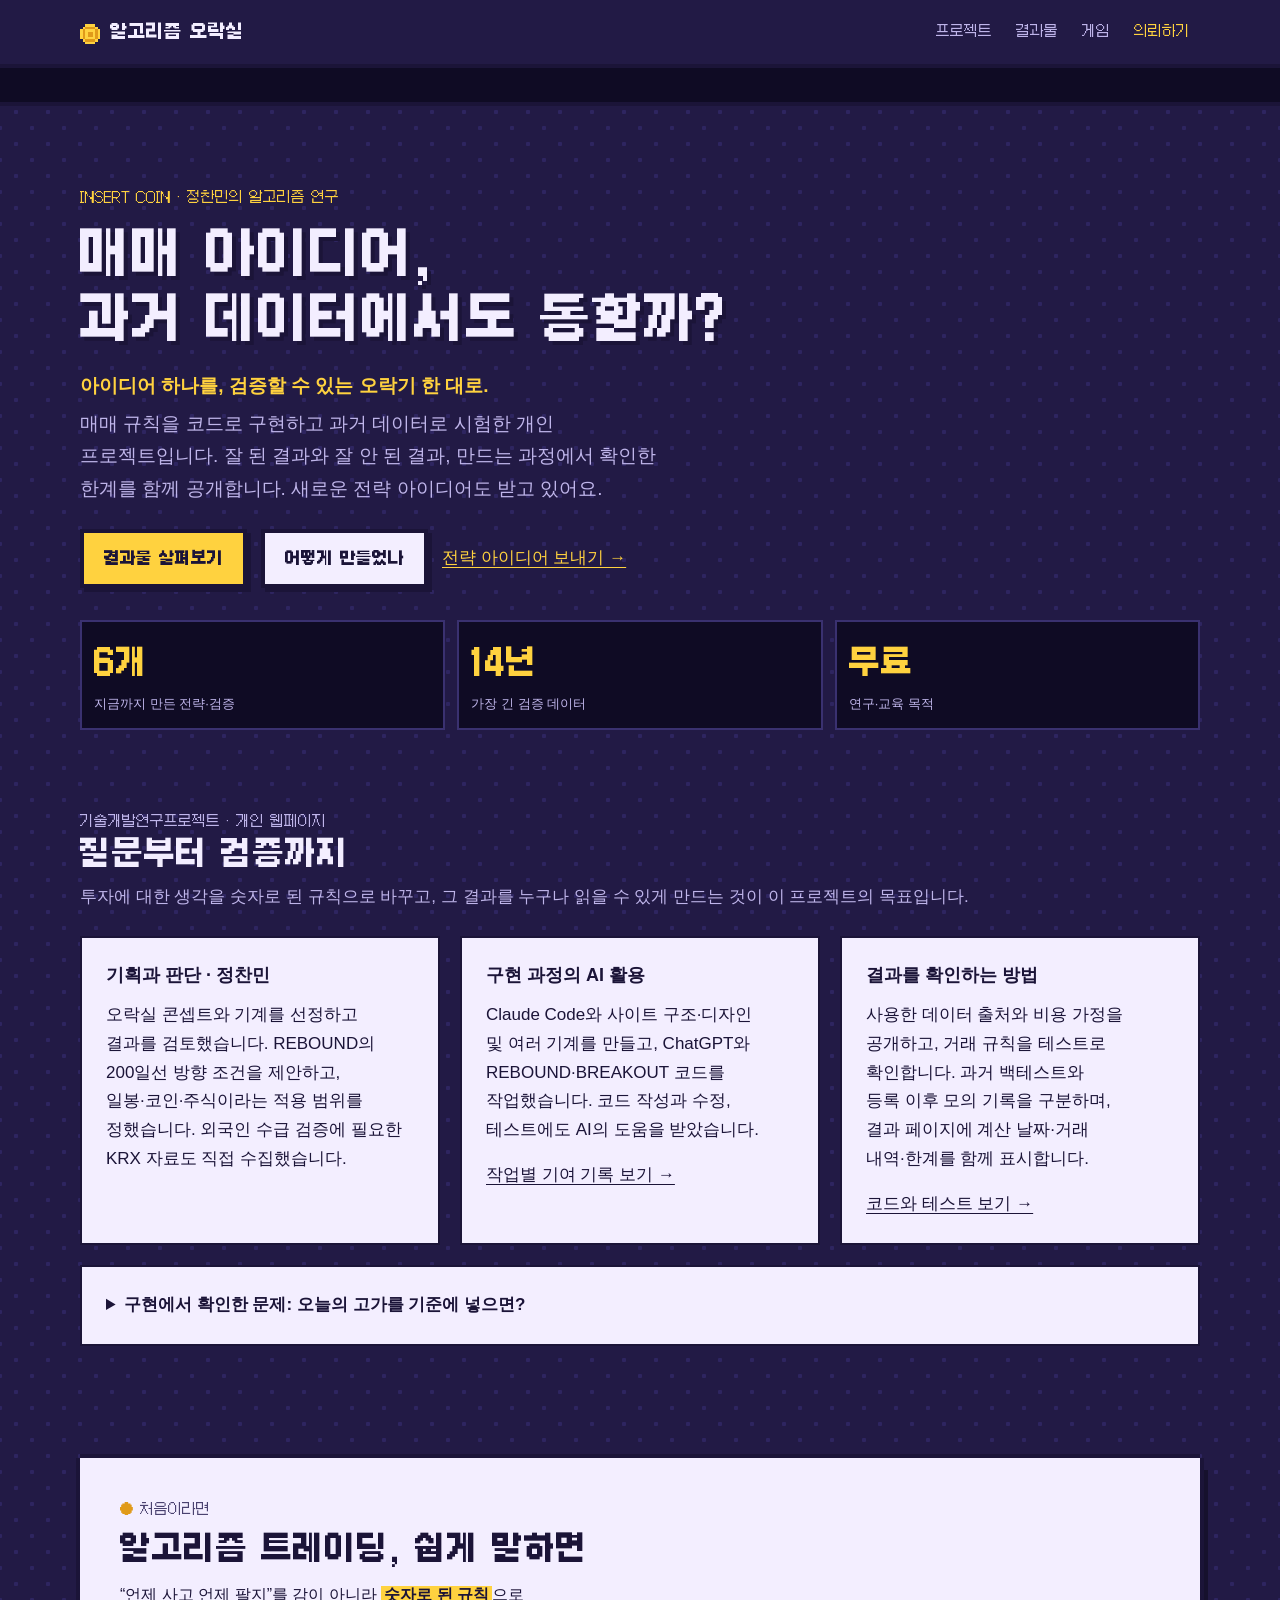
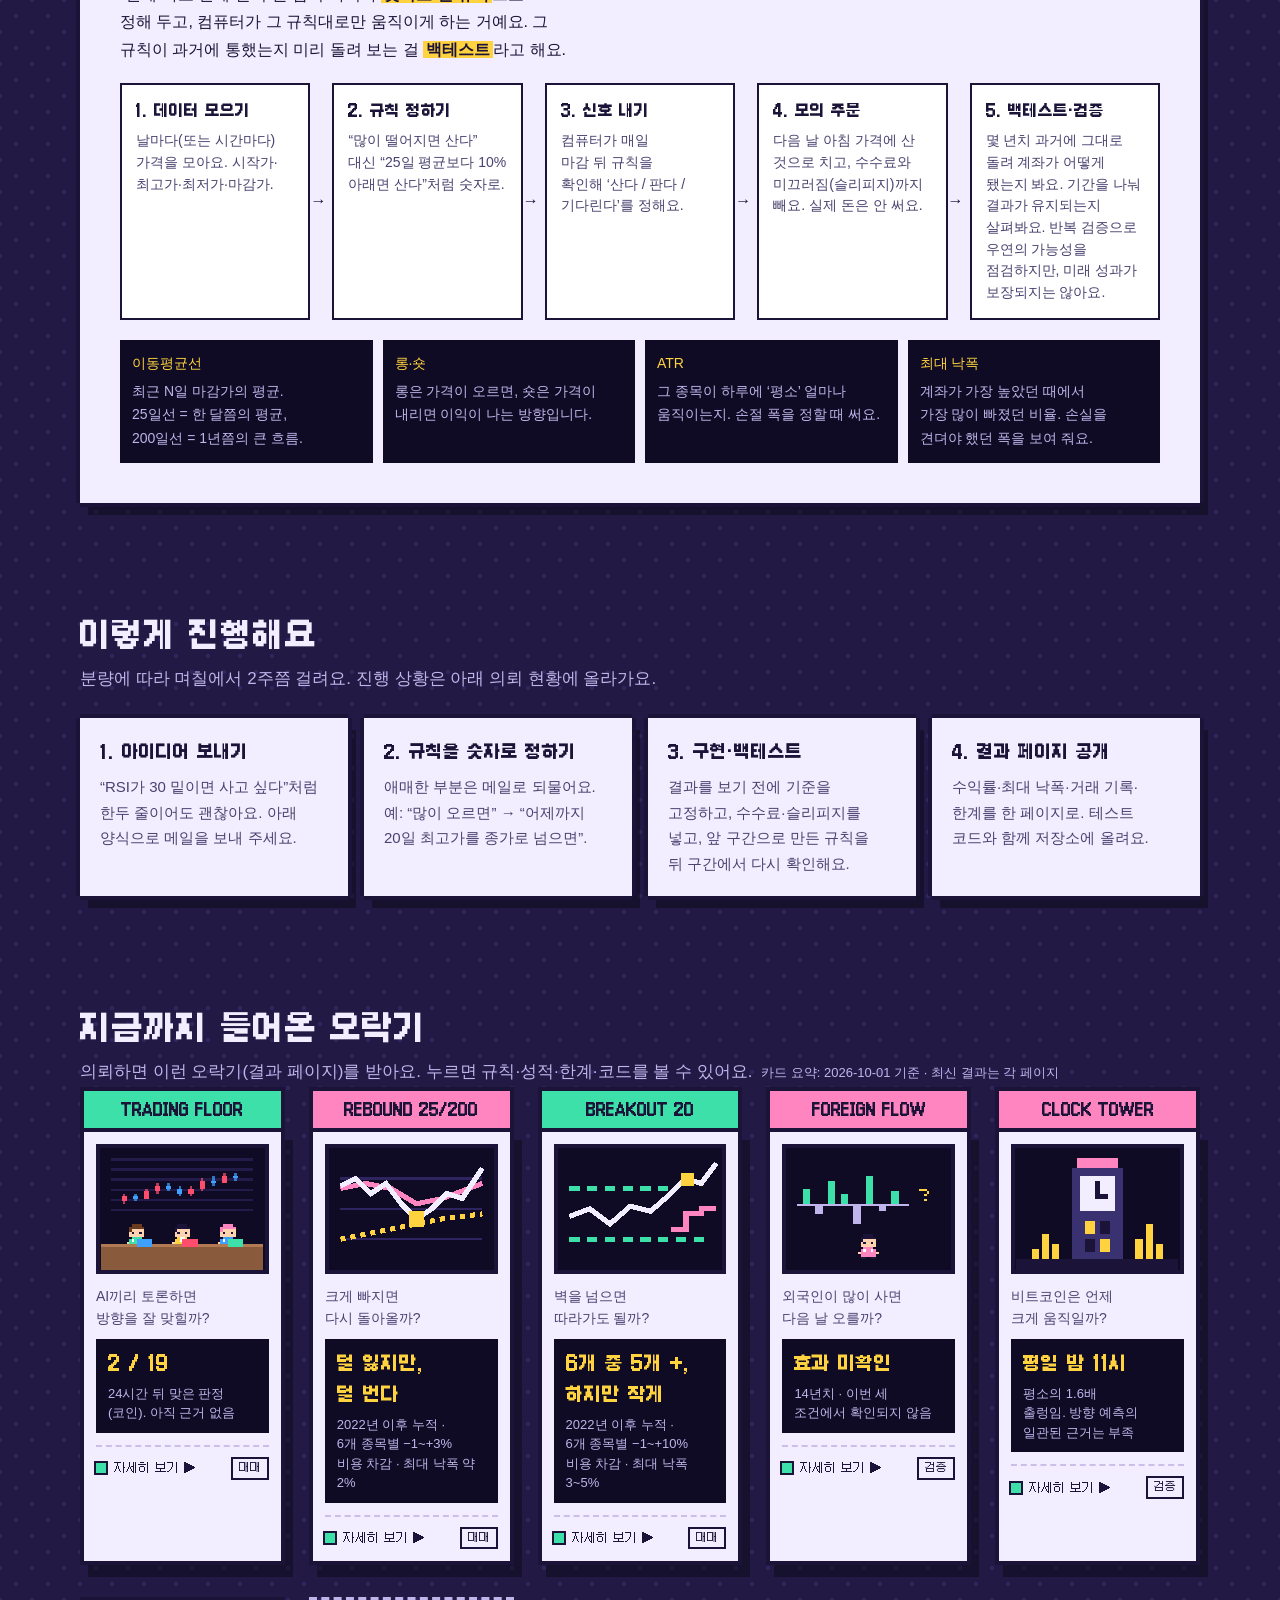
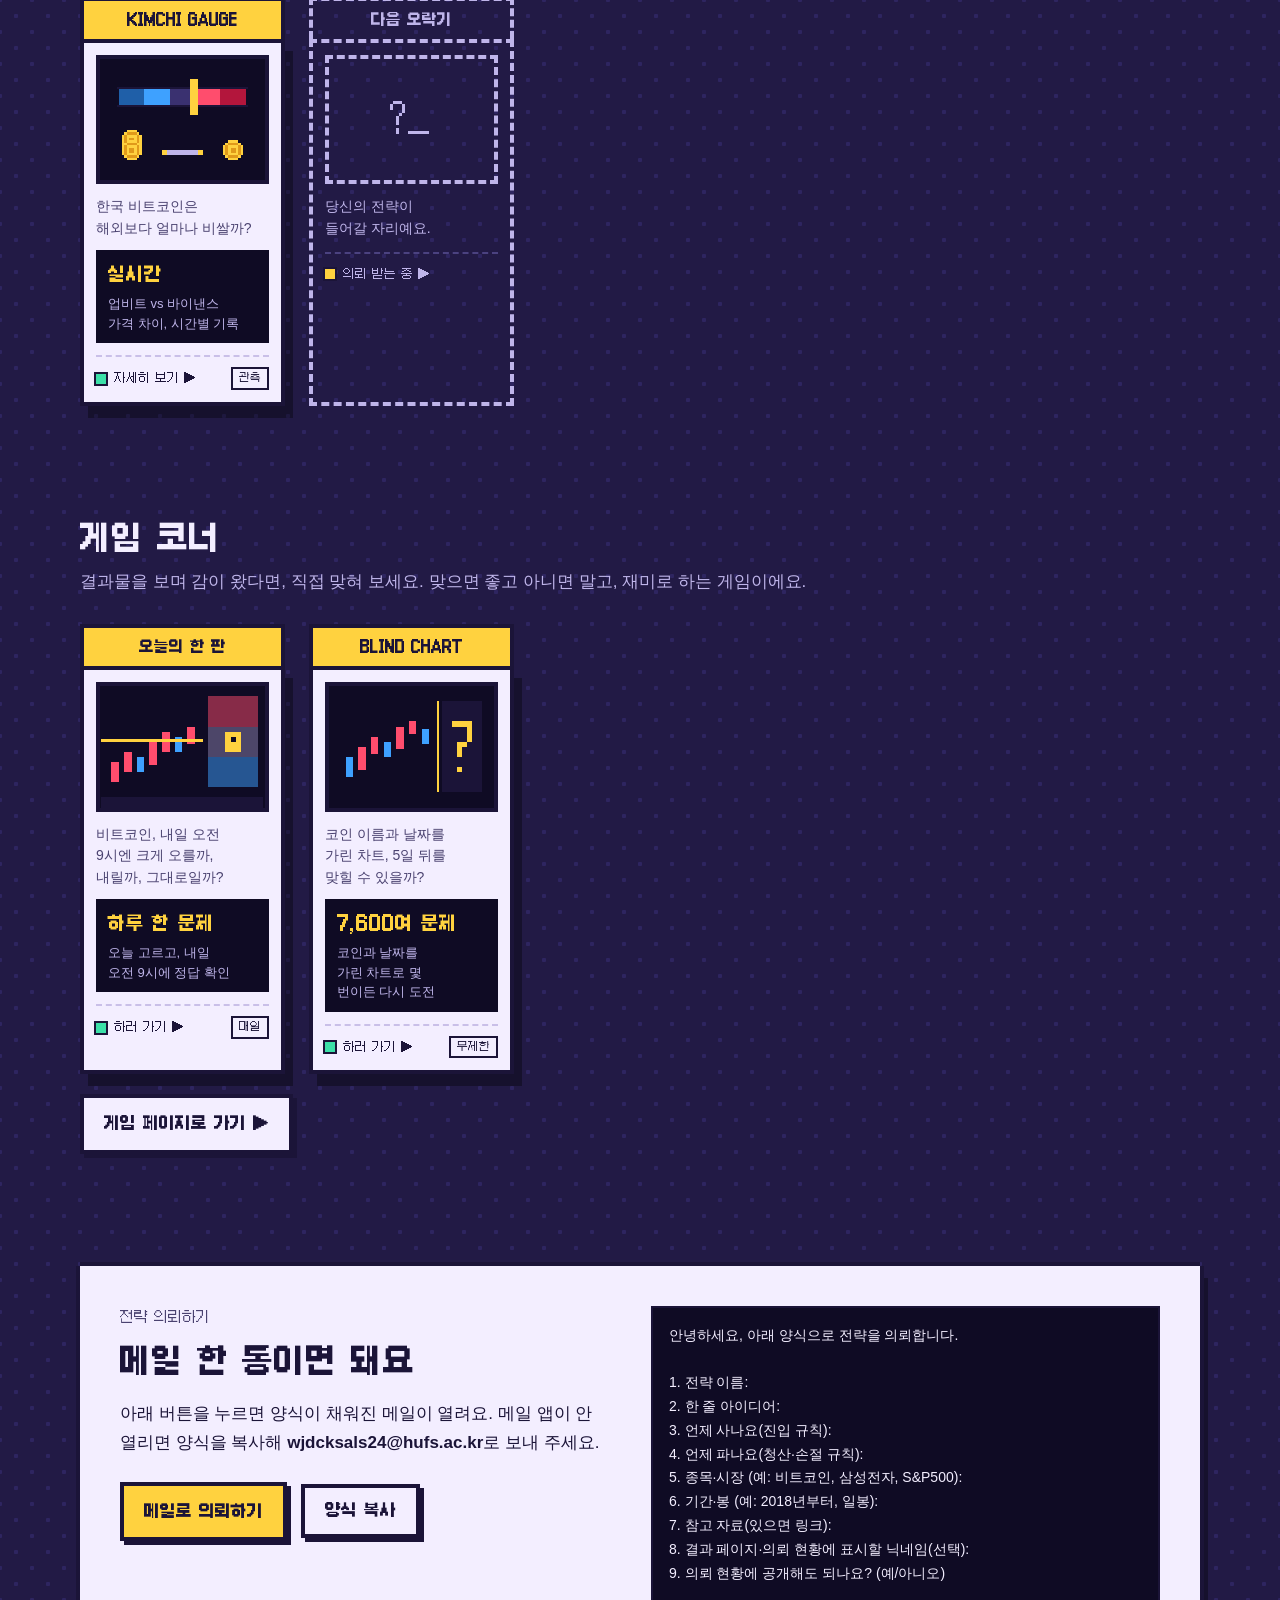
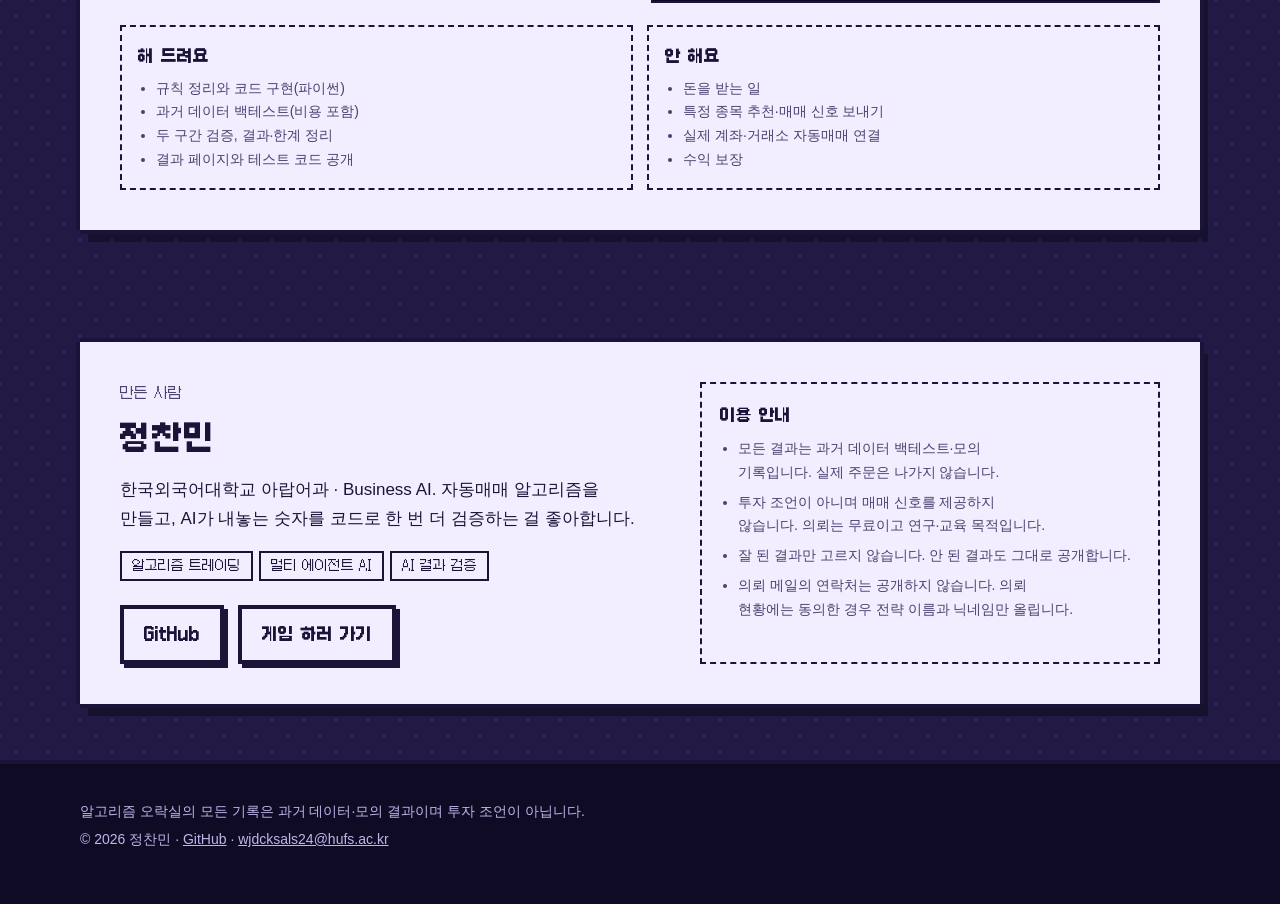
==== commit 7163dcdf: "메뉴 순서를 페이지 순서와 맞춤(프로젝트·결과물·게임·의뢰하기), 첫 화면에 게임 코너 추가 Co-Authored-By: Claude Opus 5.5 <noreply@anthrop" ====
--- a/index.html
+++ b/index.html
@@ -28,9 +28,9 @@
       <nav class="site-nav" aria-label="주요 메뉴">
         <ul>
           <li><a href="#project">프로젝트</a></li>
+          <li><a href="#works">결과물</a></li>
+          <li><a href="#games">게임</a></li>
           <li><a href="#request">의뢰하기</a></li>
-          <li><a href="#works">결과물</a></li>
-          <li><a href="games.html">게임</a></li>
         </ul>
       </nav>
     </div>
@@ -208,6 +208,38 @@
           </a>
         </li>
       </ul>
+    </section>
+
+    <section class="section wrap" id="games" aria-labelledby="games-title">
+      <div class="home-head">
+        <h2 class="section-title" id="games-title">게임 코너</h2>
+        <p>결과물을 보며 감이 왔다면, 직접 맞혀 보세요. 맞으면 좋고 아니면 말고, 재미로 하는 게임이에요.</p>
+      </div>
+      <ul class="cabinets game-list">
+        <li>
+          <a class="cabinet" href="games.html#play" style="--cab-color: var(--coin)">
+            <div class="cabinet-marquee">오늘의 한 판</div>
+            <div class="cabinet-body">
+              <div class="cabinet-screen" aria-hidden="true"><svg viewBox="0 0 64 48" shape-rendering="crispEdges" focusable="false"><rect width="64" height="48" fill="#0f0b24"/><rect x="4" y="30" width="3" height="8" fill="#ff4d6d"/><rect x="9" y="26" width="3" height="8" fill="#ff4d6d"/><rect x="14" y="28" width="3" height="6" fill="#3ea1ff"/><rect x="19" y="22" width="3" height="9" fill="#ff4d6d"/><rect x="24" y="18" width="3" height="8" fill="#ff4d6d"/><rect x="29" y="20" width="3" height="6" fill="#3ea1ff"/><rect x="34" y="16" width="3" height="7" fill="#ff4d6d"/><rect x="0" y="21" width="40" height="1" fill="#ffd23f"/><rect x="42" y="4" width="20" height="12" fill="#ff4d6d" opacity=".5"/><rect x="42" y="16" width="20" height="12" fill="#bfb5ea" opacity=".35"/><rect x="42" y="28" width="20" height="12" fill="#3ea1ff" opacity=".5"/><rect x="49" y="18" width="6" height="8" fill="#ffd23f"/><rect x="51" y="20" width="2" height="2" fill="#0f0b24"/><rect x="0" y="44" width="64" height="4" fill="#1b1438"/></svg></div>
+              <p class="cabinet-q">비트코인, 내일 오전 9시엔 크게 오를까, 내릴까, 그대로일까?</p>
+              <div class="cabinet-result"><b>하루 한 문제</b><span>오늘 고르고, 내일 오전 9시에 정답 확인</span></div>
+              <div class="cabinet-status"><span class="lamp on"></span>하러 가기 ▶<span class="cabinet-kind">매일</span></div>
+            </div>
+          </a>
+        </li>
+        <li>
+          <a class="cabinet" href="machines/blind-chart.html" style="--cab-color: var(--coin)">
+            <div class="cabinet-marquee">BLIND CHART</div>
+            <div class="cabinet-body">
+              <div class="cabinet-screen" aria-hidden="true"><svg viewBox="0 0 64 48" shape-rendering="crispEdges" focusable="false"><rect width="64" height="48" fill="#0f0b24"/><rect x="6" y="28" width="3" height="8" fill="#3ea1ff"/><rect x="11" y="24" width="3" height="9" fill="#ff4d6d"/><rect x="16" y="20" width="3" height="7" fill="#ff4d6d"/><rect x="21" y="22" width="3" height="6" fill="#3ea1ff"/><rect x="26" y="16" width="3" height="9" fill="#ff4d6d"/><rect x="31" y="14" width="3" height="5" fill="#ff4d6d"/><rect x="36" y="17" width="3" height="6" fill="#3ea1ff"/><rect x="42" y="6" width="1" height="36" fill="#ffd23f"/><rect x="44" y="6" width="16" height="36" fill="#1b1438"/><rect x="48" y="14" width="8" height="2" fill="#ffd23f"/><rect x="54" y="16" width="2" height="6" fill="#ffd23f"/><rect x="50" y="22" width="4" height="2" fill="#ffd23f"/><rect x="50" y="24" width="2" height="4" fill="#ffd23f"/><rect x="50" y="32" width="2" height="2" fill="#ffd23f"/></svg></div>
+              <p class="cabinet-q">코인 이름과 날짜를 가린 차트, 5일 뒤를 맞힐 수 있을까?</p>
+              <div class="cabinet-result"><b>7,600여 문제</b><span>코인과 날짜를 가린 차트로 몇 번이든 다시 도전</span></div>
+              <div class="cabinet-status"><span class="lamp on"></span>하러 가기 ▶<span class="cabinet-kind">무제한</span></div>
+            </div>
+          </a>
+        </li>
+      </ul>
+      <p class="games-more"><a class="btn btn-ghost" href="games.html">게임 페이지로 가기 ▶</a></p>
     </section>
 
     <section class="section wrap" id="requests" aria-labelledby="requests-title">
--- a/assets/style.css
+++ b/assets/style.css
@@ -985,3 +985,17 @@
 }
 main :is(td, th) { line-height: 1.65; }
 .led-strip:hover .led-track { animation-play-state: paused; }
+
+/* ---------- 줄바꿈 ----------
+   한국어는 단어(어절) 단위로만 끊고(keep-all, body에 설정),
+   제목·짧은 글은 줄 길이를 고르게(balance), 본문은 마지막 줄에 한 단어만 남지 않게(pretty) 한다. */
+h1, h2, h3, h4, summary, dt, figcaption,
+.home-eyebrow, .home-tag, .mh-q, .mh-result b, .mh-result span, .cabinet-q, .cabinet-result span,
+.steps b, .steps span, .easy-flow li b, .easy-flow li span, .home-stats span, .bh-title,
+.lesson-step-title, .ch-say, .ar-question, .ar-status, .btn {
+  text-wrap: balance;
+}
+p, li, dd, .lesson-explanation, .easy-lead, .home-lead {
+  text-wrap: balance;   /* 줄 길이를 고르게. 브라우저가 처리하지 않는 아주 긴 글은 보통 줄바꿈 */
+}
+td { text-wrap: pretty; }
--- a/assets/home.css
+++ b/assets/home.css
@@ -210,3 +210,4 @@
   .home .site-header .wrap { flex-wrap: wrap; gap: 8px; }
   .home .site-nav ul { flex-wrap: wrap; }
 }
+.games-more { margin: 20px 0 0; }
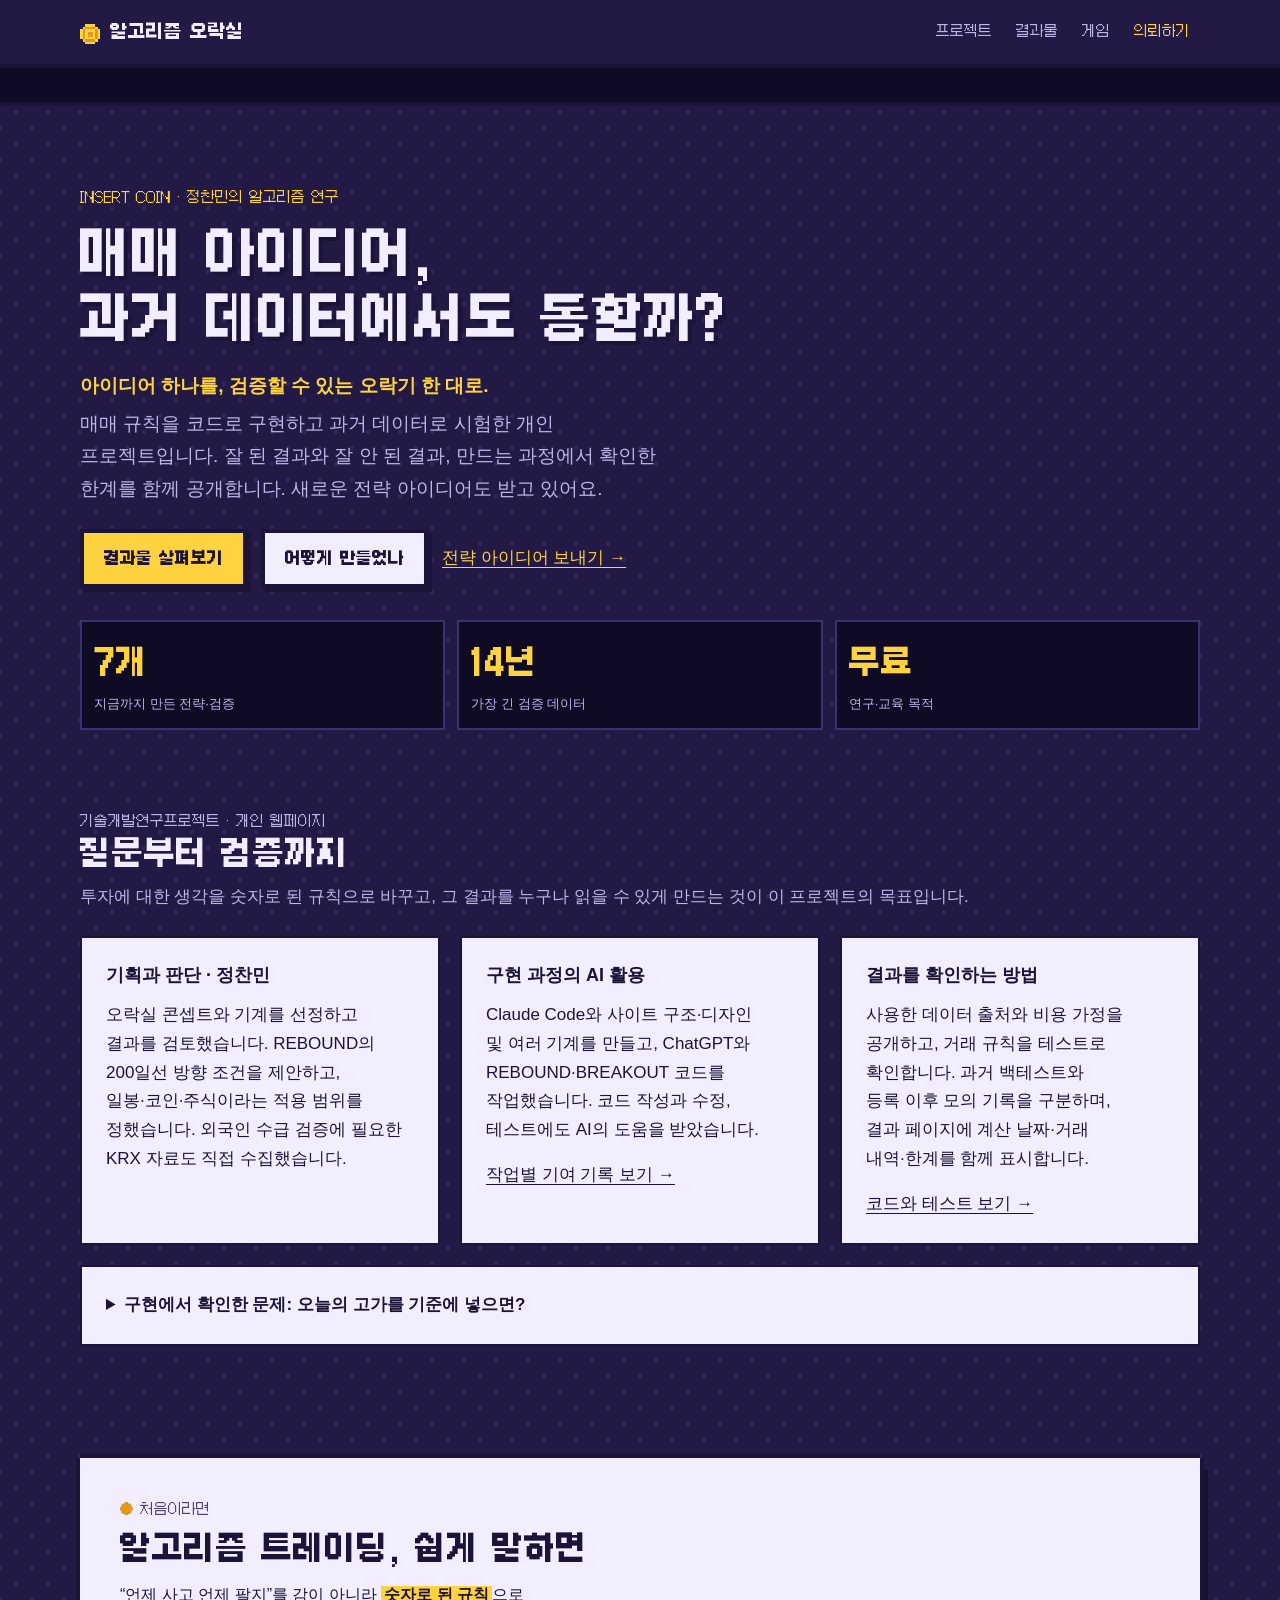
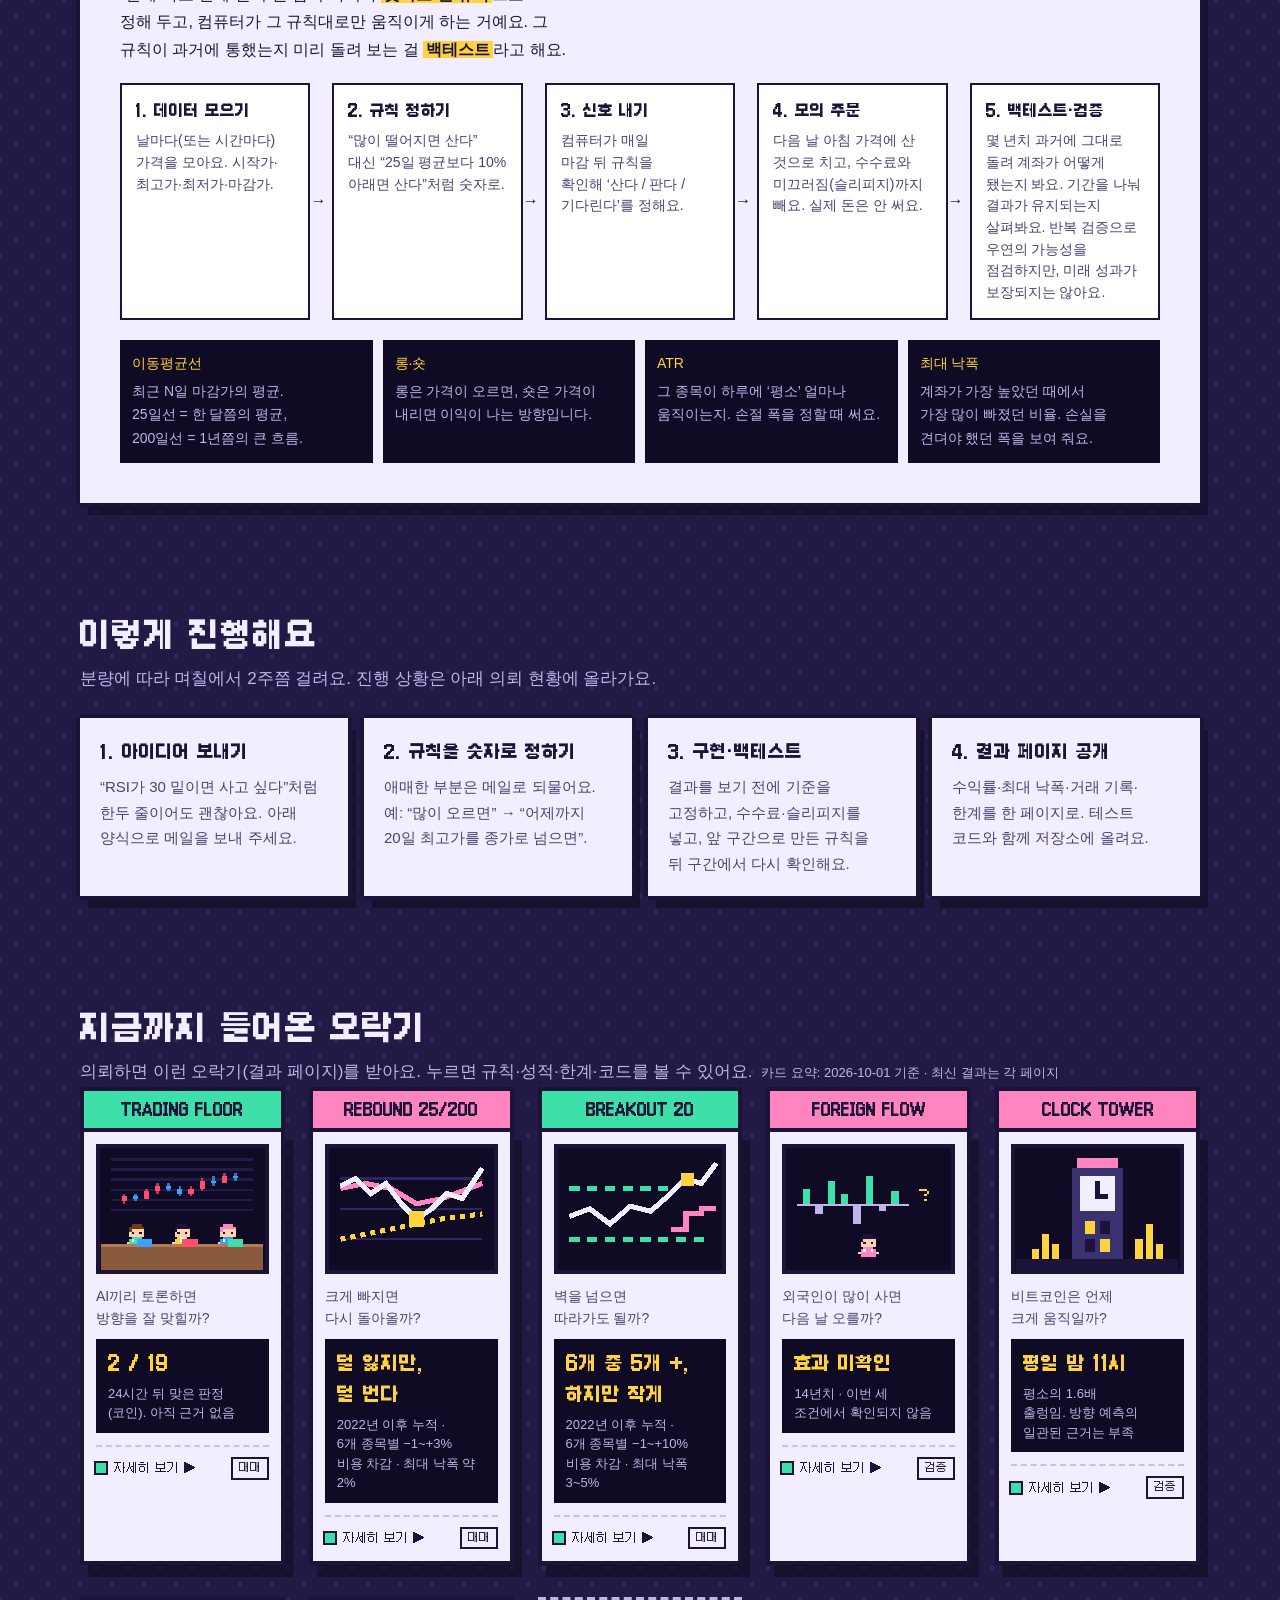
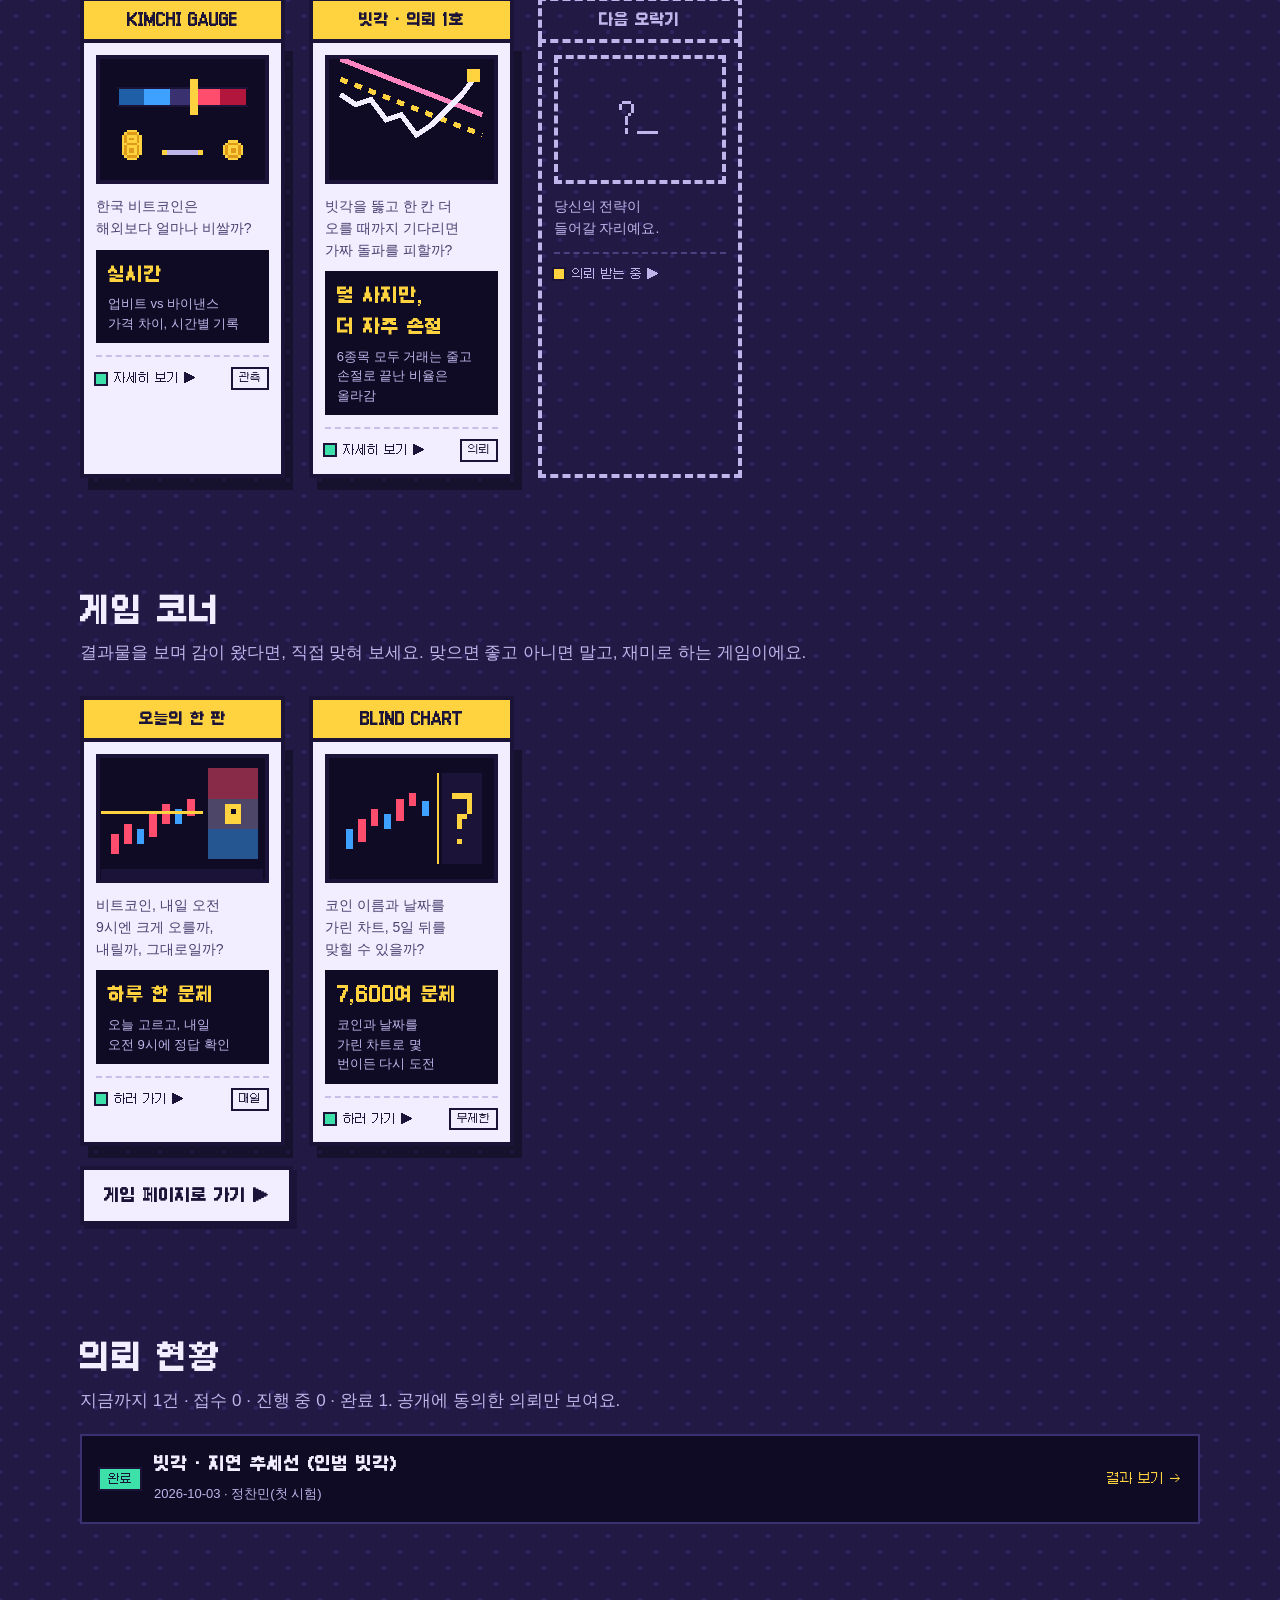
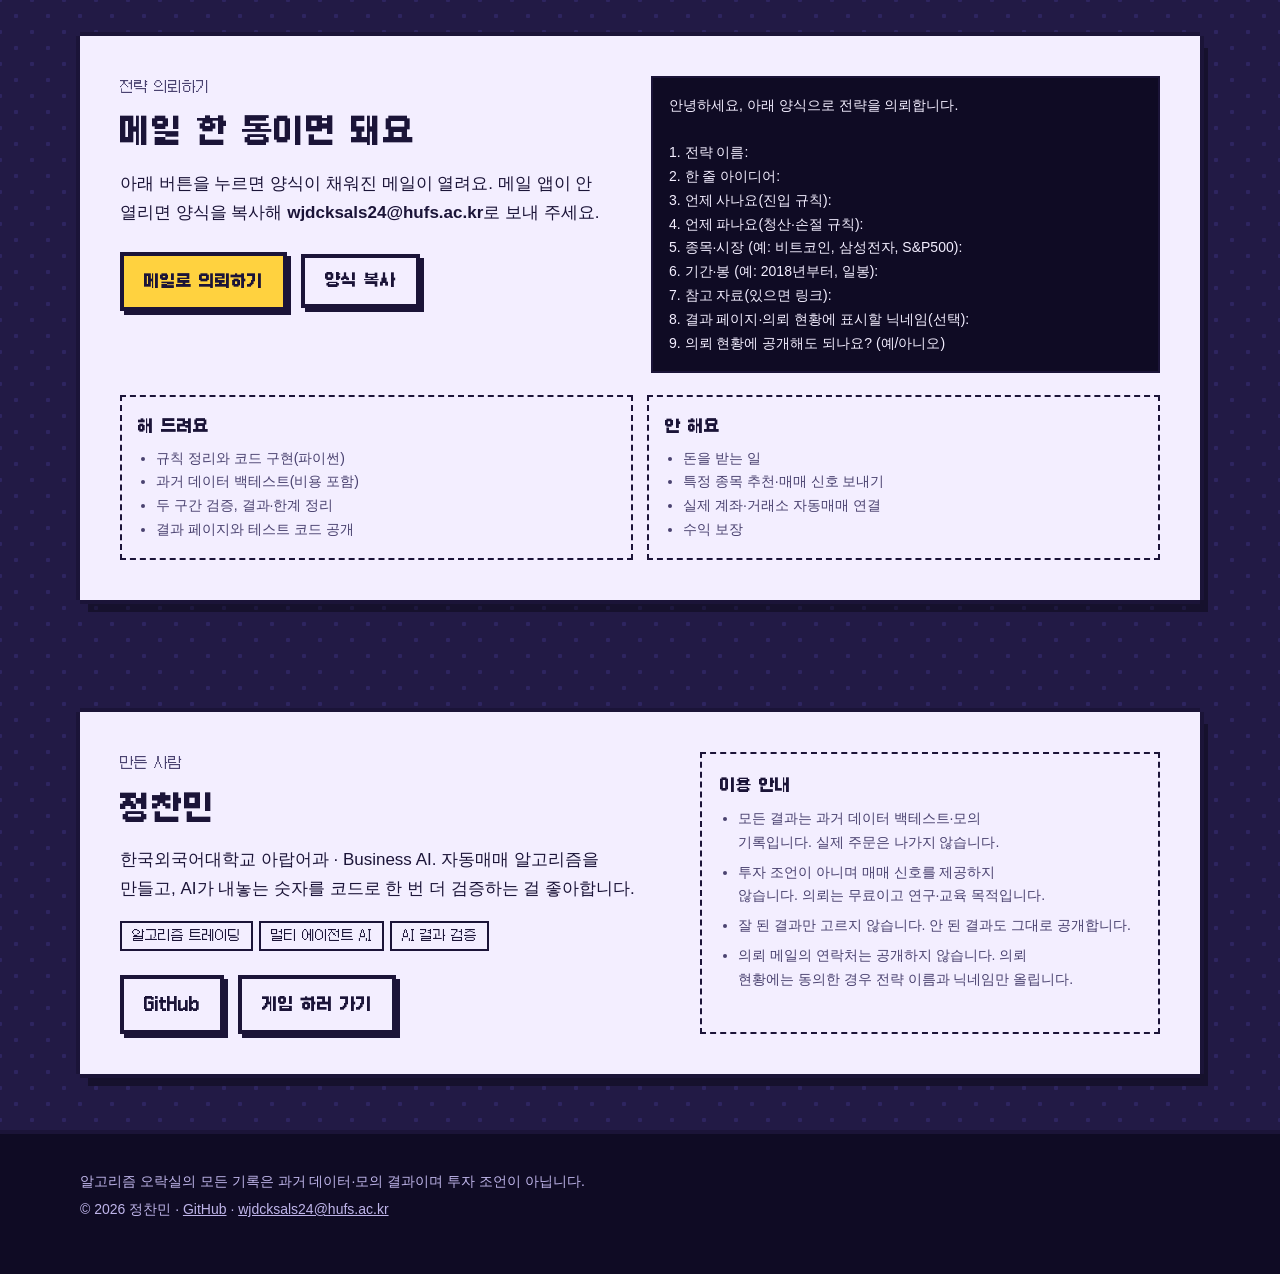
==== commit 69f03547: "의뢰 1호: 빗각 · 지연 추세선 오락기 (엔진·테스트·결과 페이지·의뢰 현황) Co-Authored-By: Claude Opus 5.5 <noreply@anthropic.com>" ====
--- a/index.html
+++ b/index.html
@@ -39,7 +39,7 @@
   <div class="led-strip" aria-hidden="true">
     <div class="led-track">
       <span><span class="on">●</span> 기술개발연구프로젝트 · 2026-2</span>
-      <span><span class="on">●</span> 전략·검증 6대 가동 중</span>
+      <span><span class="on">●</span> 전략·검증 7대 가동 중</span><span><span class="build">◆</span> 의뢰 1호 완료: 빗각 · 지연 추세선</span>
       <span><span class="build">◆</span> 잘 된 결과도, 안 된 결과도 그대로 공개</span>
       <span><span class="on">●</span> 전략 아이디어 받는 중 · 무료</span>
       <span><span class="build">◆</span> 게임 코너: 오늘의 한 판 · BLIND CHART</span>
@@ -58,7 +58,7 @@
         <a class="home-request-link" href="#request">전략 아이디어 보내기 →</a>
       </div>
       <ul class="home-stats" aria-label="한눈에">
-        <li><b>6개</b><span>지금까지 만든 전략·검증</span></li>
+        <li><b>7개</b><span>지금까지 만든 전략·검증</span></li>
         <li><b>14년</b><span>가장 긴 검증 데이터</span></li>
         <li><b>무료</b><span>연구·교육 목적</span></li>
       </ul>
@@ -194,6 +194,17 @@
               <p class="cabinet-q">한국 비트코인은 해외보다 얼마나 비쌀까?</p>
               <div class="cabinet-result"><b>실시간</b><span>업비트 vs 바이낸스 가격 차이, 시간별 기록</span></div>
               <div class="cabinet-status"><span class="lamp on"></span>자세히 보기 ▶<span class="cabinet-kind">관측</span></div>
+            </div>
+          </a>
+        </li>
+        <li>
+          <a class="cabinet" href="machines/bitgak.html" style="--cab-color: var(--coin)">
+            <div class="cabinet-marquee">빗각 · 의뢰 1호</div>
+            <div class="cabinet-body">
+              <div class="cabinet-screen" aria-hidden="true"><svg viewBox="0 0 64 48" shape-rendering="crispEdges" focusable="false"><rect width="64" height="48" fill="#0f0b24"/><path d="M4 8L60 30" stroke="#ffd23f" stroke-width="2" stroke-dasharray="3 3"/><path d="M4 0L60 22" stroke="#ff85c0" stroke-width="2"/><path d="M4 14L10 18L16 16L22 24L28 22L34 30L40 26L46 20L52 14L58 6" fill="none" stroke="#f3eeff" stroke-width="2"/><rect x="54" y="4" width="5" height="5" fill="#ffd23f"/></svg></div>
+              <p class="cabinet-q">빗각을 뚫고 한 칸 더 오를 때까지 기다리면 가짜 돌파를 피할까?</p>
+              <div class="cabinet-result"><b>덜 사지만, 더 자주 손절</b><span>6종목 모두 거래는 줄고<br>손절로 끝난 비율은 올라감</span></div>
+              <div class="cabinet-status"><span class="lamp on"></span>자세히 보기 ▶<span class="cabinet-kind">의뢰</span></div>
             </div>
           </a>
         </li>
--- a/assets/home.css
+++ b/assets/home.css
@@ -211,3 +211,5 @@
   .home .site-nav ul { flex-wrap: wrap; }
 }
 .games-more { margin: 20px 0 0; }
+.k-request { background: var(--coin); }
+.mh-top .mc-kind + .mc-kind { margin-left: -4px; }
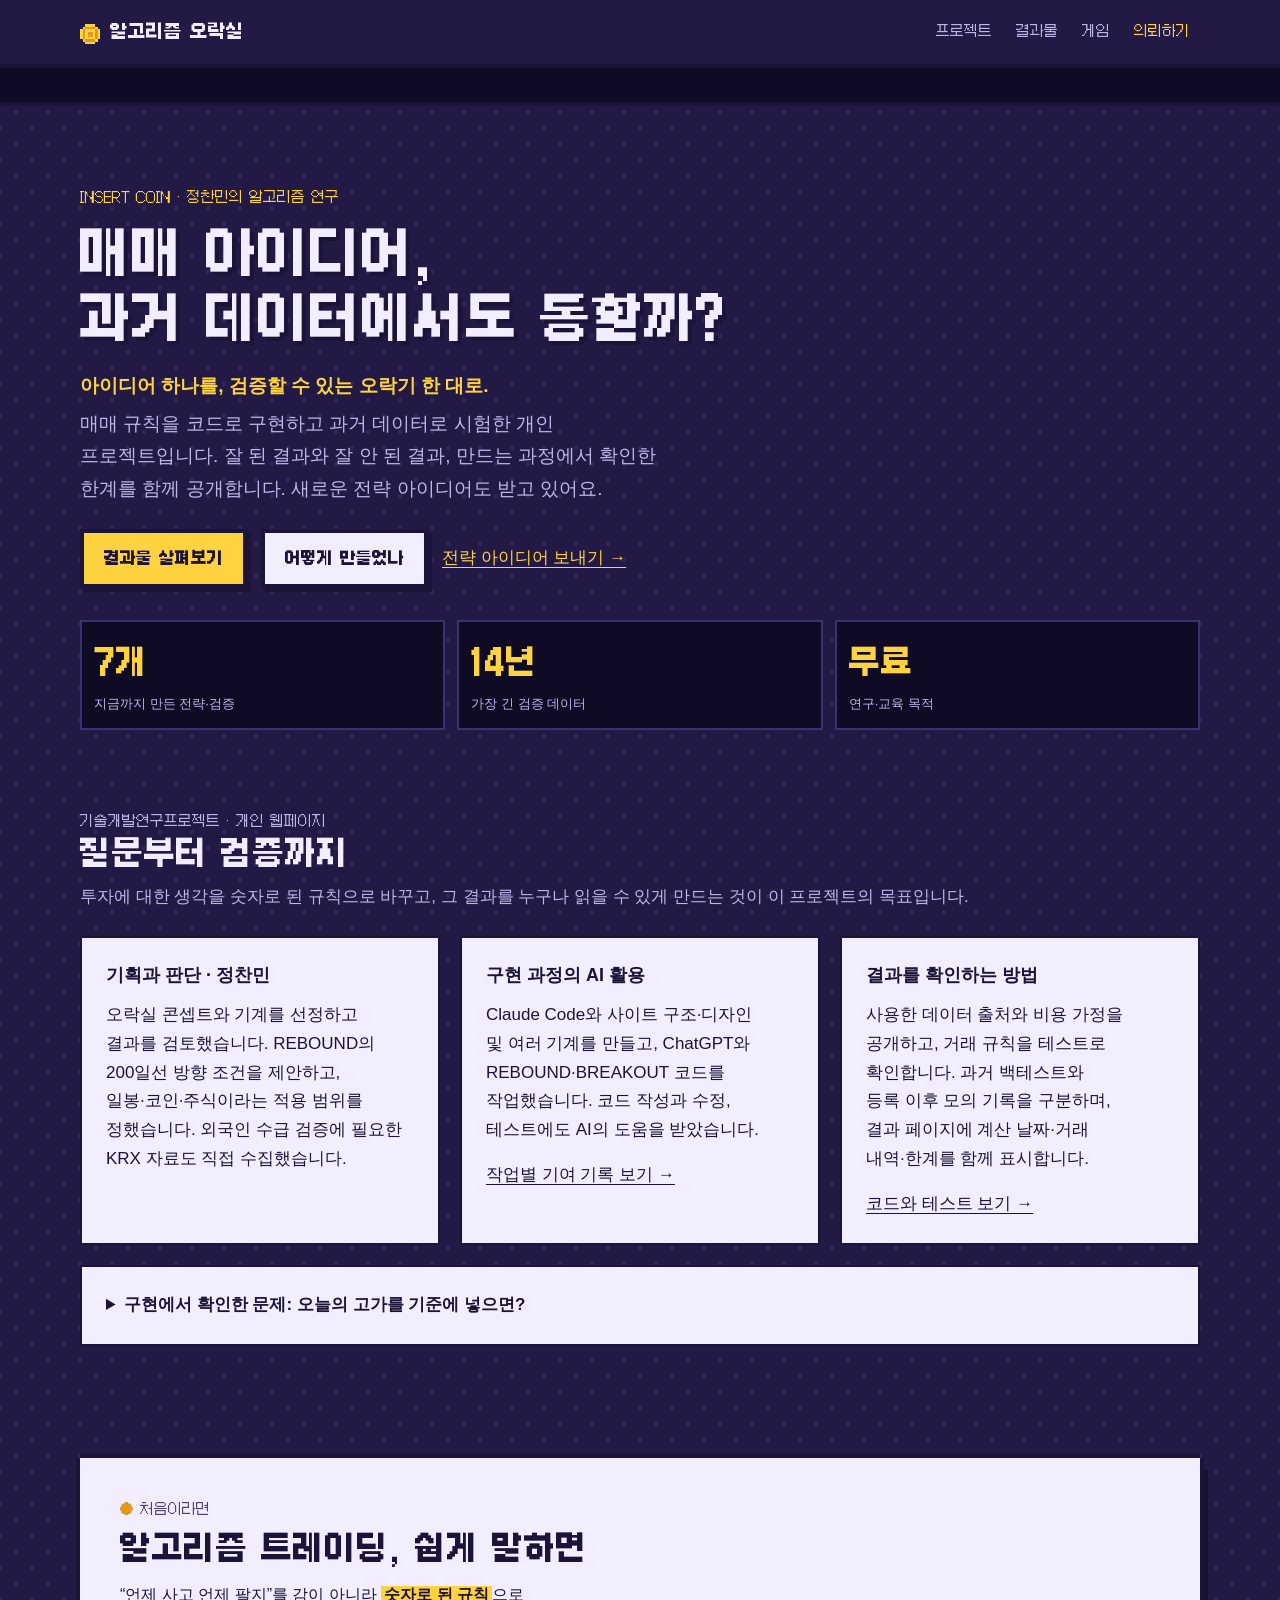
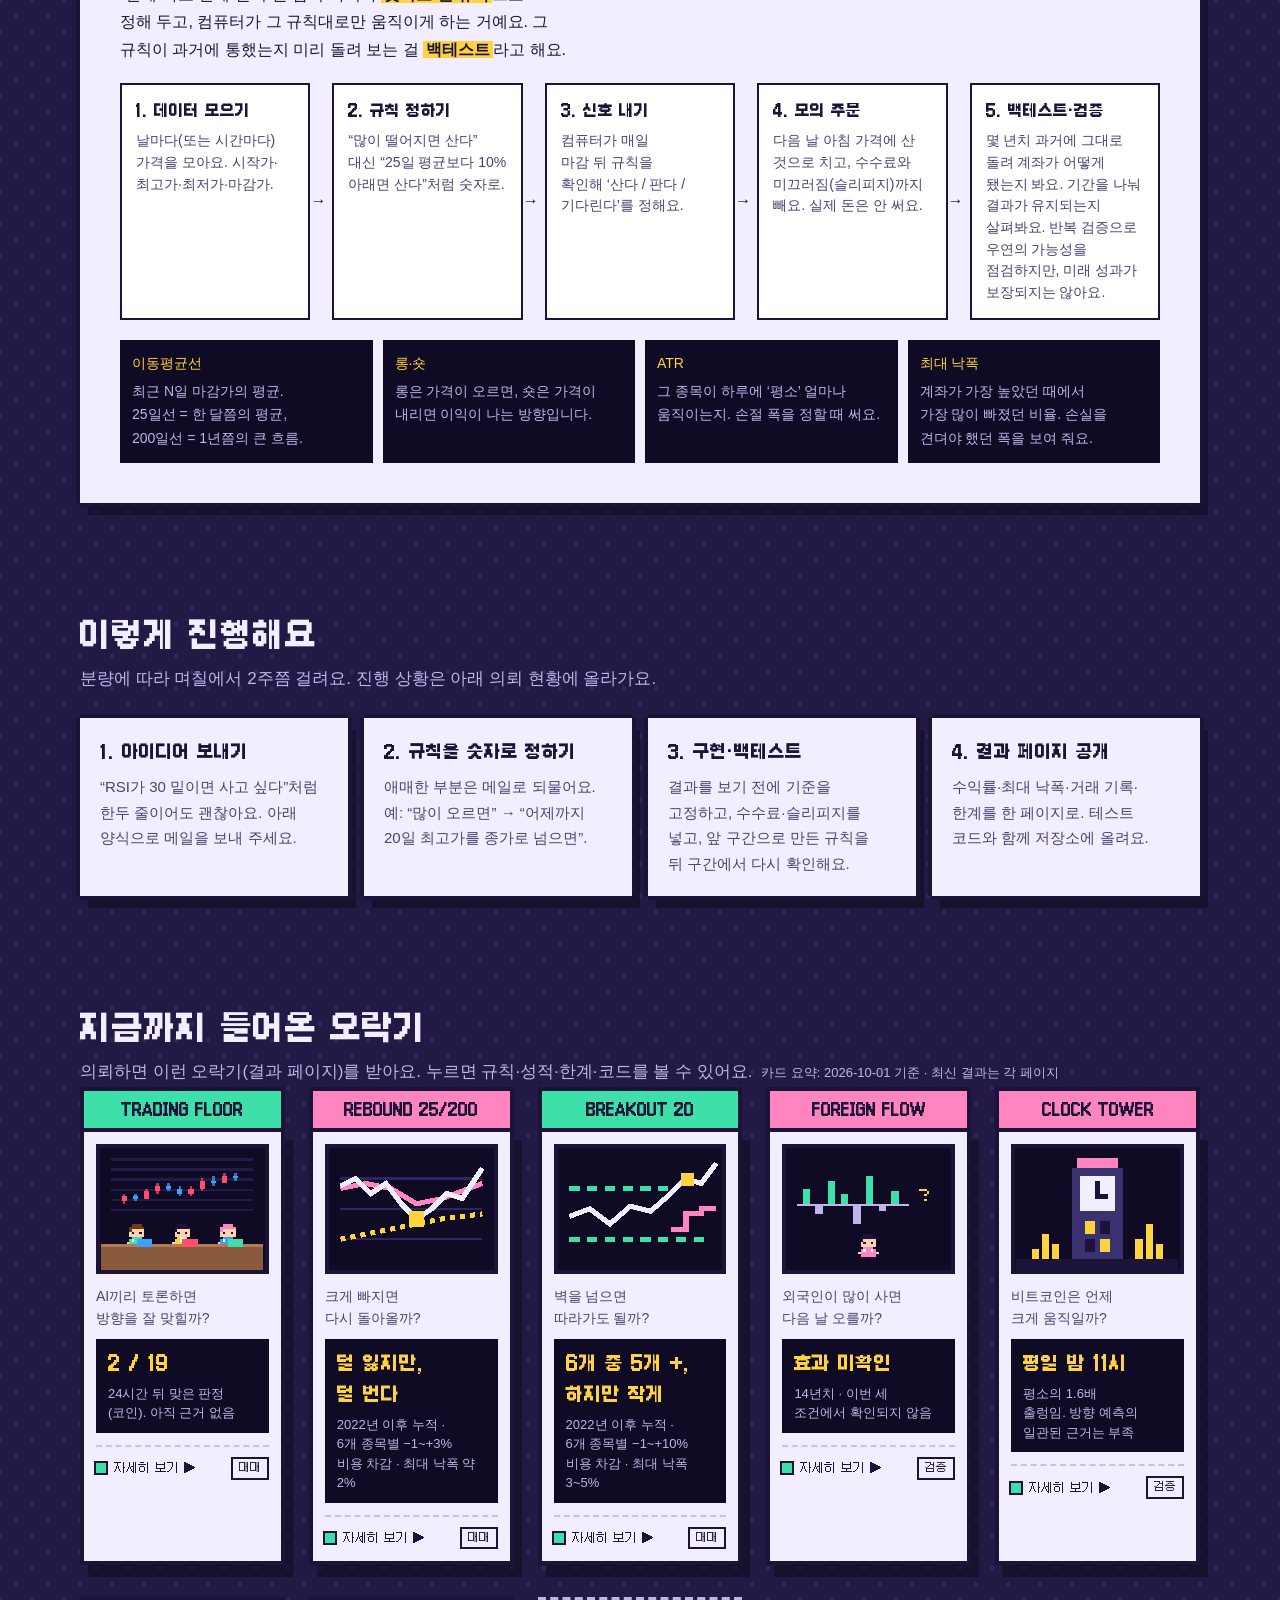
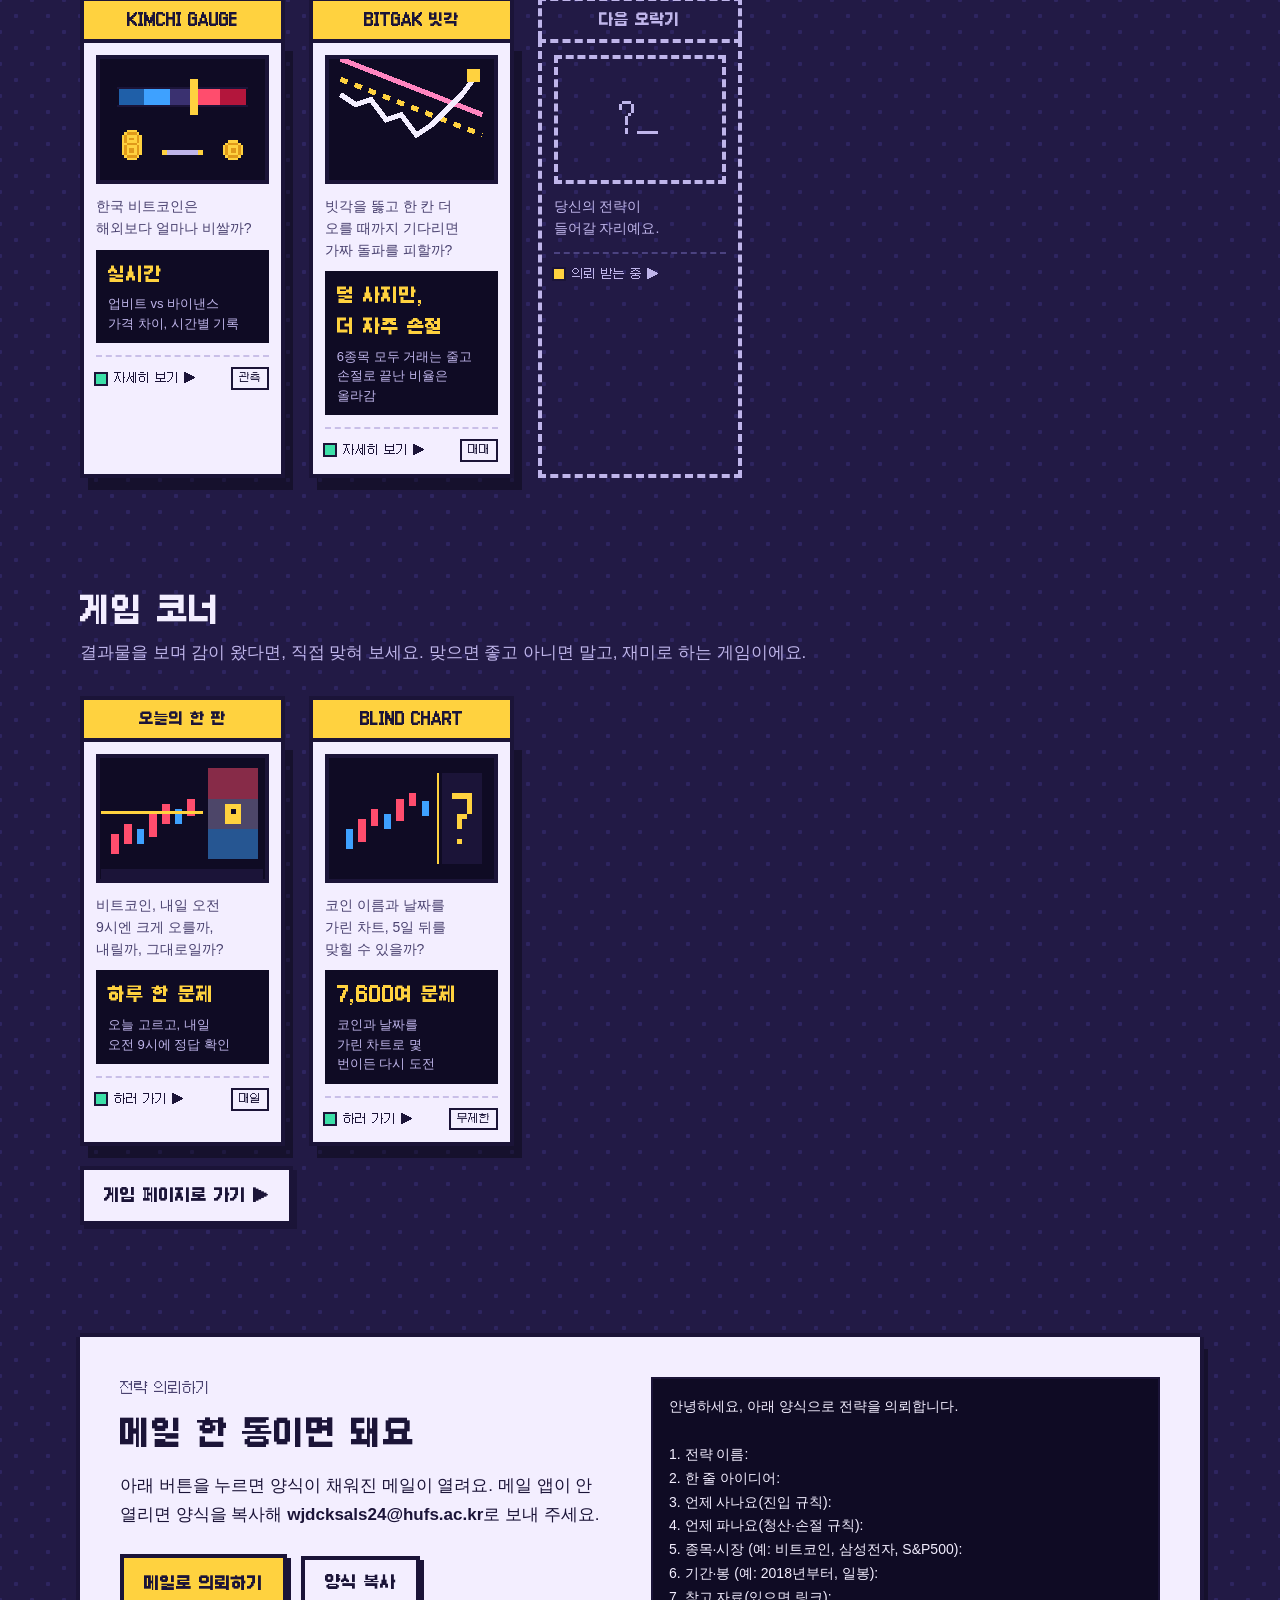
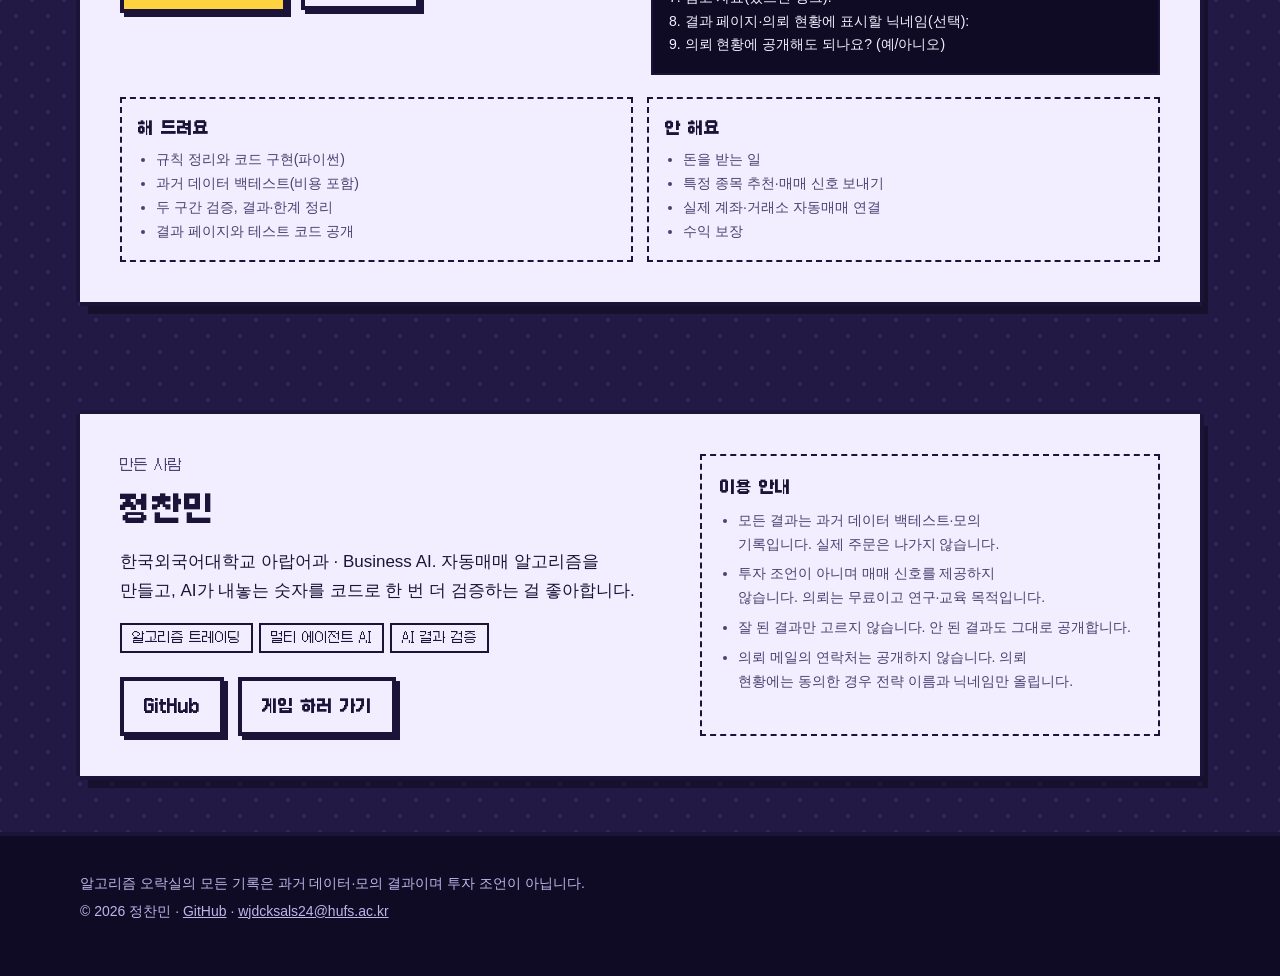
==== commit d8f0376c: "빗각 오락기: 받은 의뢰가 아니므로 '의뢰 1호' 표시와 의뢰 현황 기록 삭제 Co-Authored-By: Claude Opus 5.5 <noreply@anthropic.com>" ====
--- a/index.html
+++ b/index.html
@@ -39,7 +39,7 @@
   <div class="led-strip" aria-hidden="true">
     <div class="led-track">
       <span><span class="on">●</span> 기술개발연구프로젝트 · 2026-2</span>
-      <span><span class="on">●</span> 전략·검증 7대 가동 중</span><span><span class="build">◆</span> 의뢰 1호 완료: 빗각 · 지연 추세선</span>
+      <span><span class="on">●</span> 전략·검증 7대 가동 중</span><span><span class="build">◆</span> 새 오락기: 빗각 · 지연 추세선</span>
       <span><span class="build">◆</span> 잘 된 결과도, 안 된 결과도 그대로 공개</span>
       <span><span class="on">●</span> 전략 아이디어 받는 중 · 무료</span>
       <span><span class="build">◆</span> 게임 코너: 오늘의 한 판 · BLIND CHART</span>
@@ -199,12 +199,12 @@
         </li>
         <li>
           <a class="cabinet" href="machines/bitgak.html" style="--cab-color: var(--coin)">
-            <div class="cabinet-marquee">빗각 · 의뢰 1호</div>
+            <div class="cabinet-marquee">BITGAK 빗각</div>
             <div class="cabinet-body">
               <div class="cabinet-screen" aria-hidden="true"><svg viewBox="0 0 64 48" shape-rendering="crispEdges" focusable="false"><rect width="64" height="48" fill="#0f0b24"/><path d="M4 8L60 30" stroke="#ffd23f" stroke-width="2" stroke-dasharray="3 3"/><path d="M4 0L60 22" stroke="#ff85c0" stroke-width="2"/><path d="M4 14L10 18L16 16L22 24L28 22L34 30L40 26L46 20L52 14L58 6" fill="none" stroke="#f3eeff" stroke-width="2"/><rect x="54" y="4" width="5" height="5" fill="#ffd23f"/></svg></div>
               <p class="cabinet-q">빗각을 뚫고 한 칸 더 오를 때까지 기다리면 가짜 돌파를 피할까?</p>
               <div class="cabinet-result"><b>덜 사지만, 더 자주 손절</b><span>6종목 모두 거래는 줄고<br>손절로 끝난 비율은 올라감</span></div>
-              <div class="cabinet-status"><span class="lamp on"></span>자세히 보기 ▶<span class="cabinet-kind">의뢰</span></div>
+              <div class="cabinet-status"><span class="lamp on"></span>자세히 보기 ▶<span class="cabinet-kind">매매</span></div>
             </div>
           </a>
         </li>
--- a/assets/home.css
+++ b/assets/home.css
@@ -211,5 +211,3 @@
   .home .site-nav ul { flex-wrap: wrap; }
 }
 .games-more { margin: 20px 0 0; }
-.k-request { background: var(--coin); }
-.mh-top .mc-kind + .mc-kind { margin-left: -4px; }
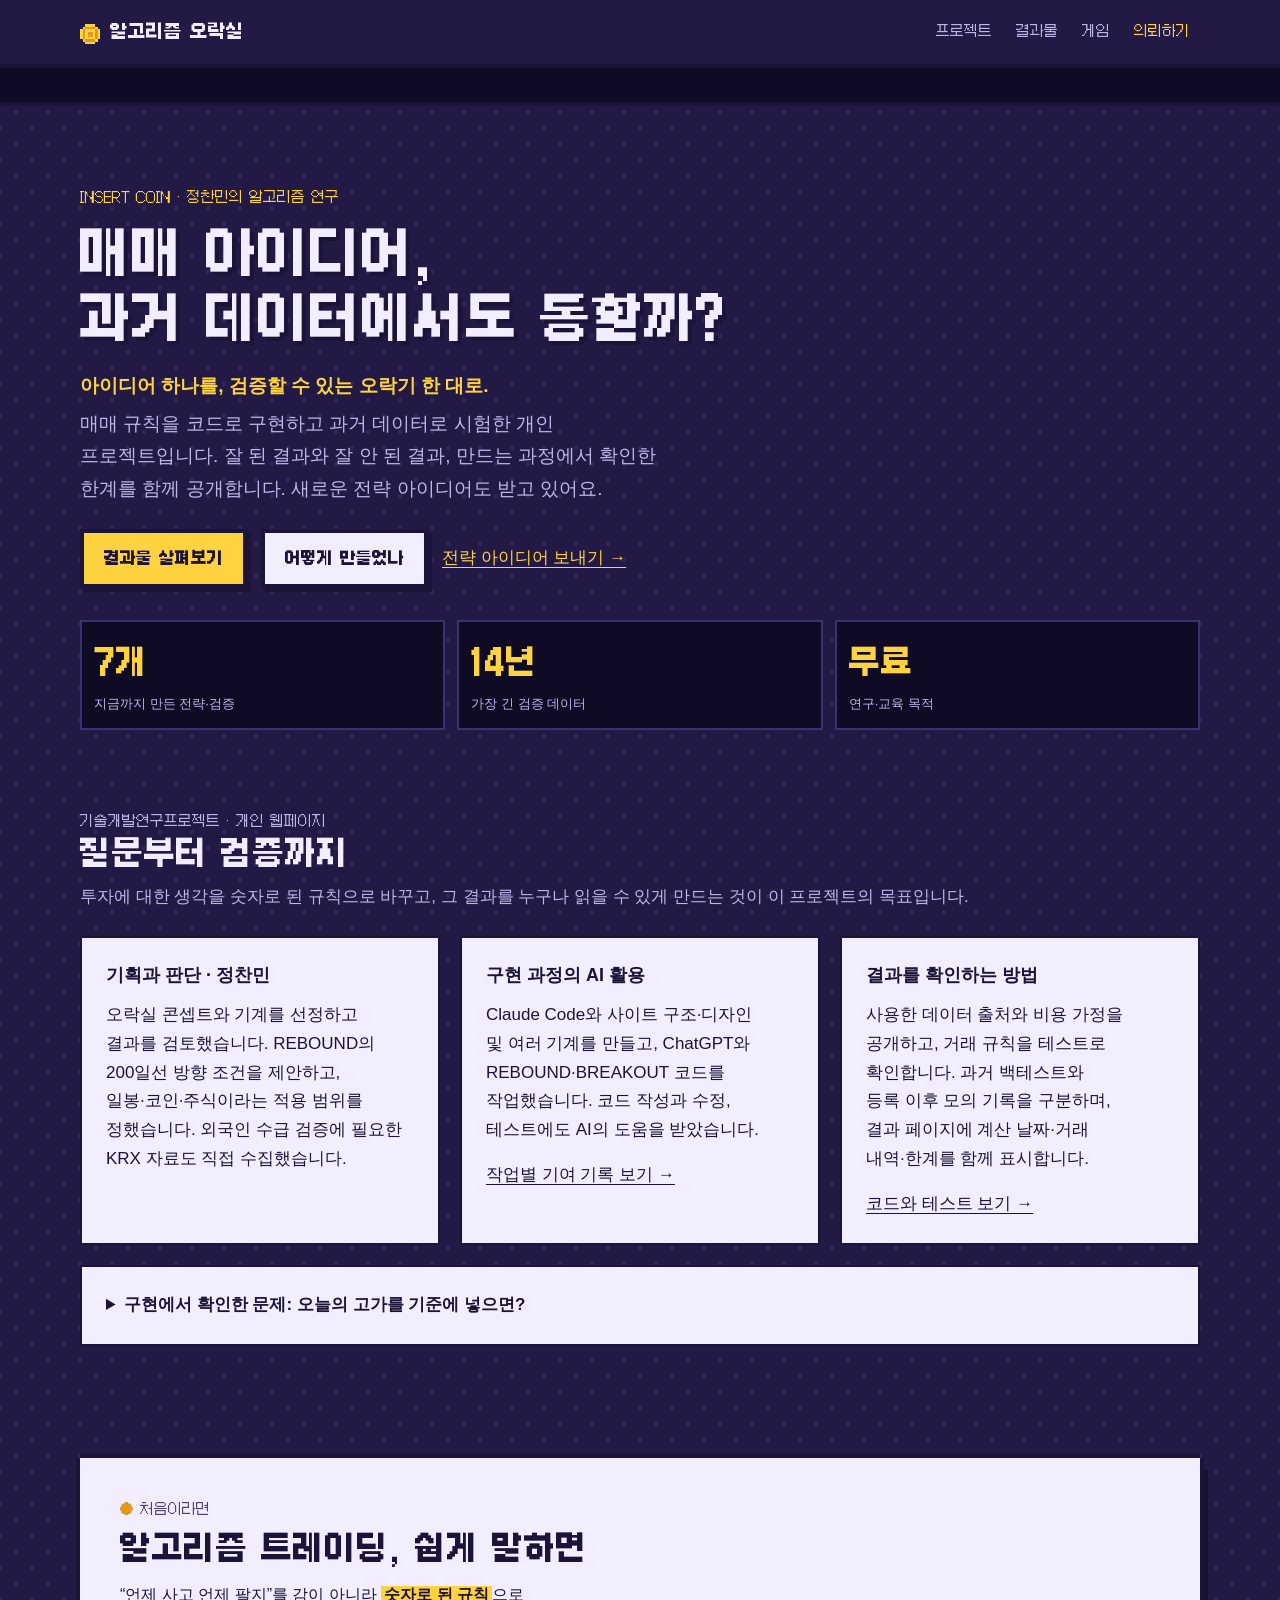
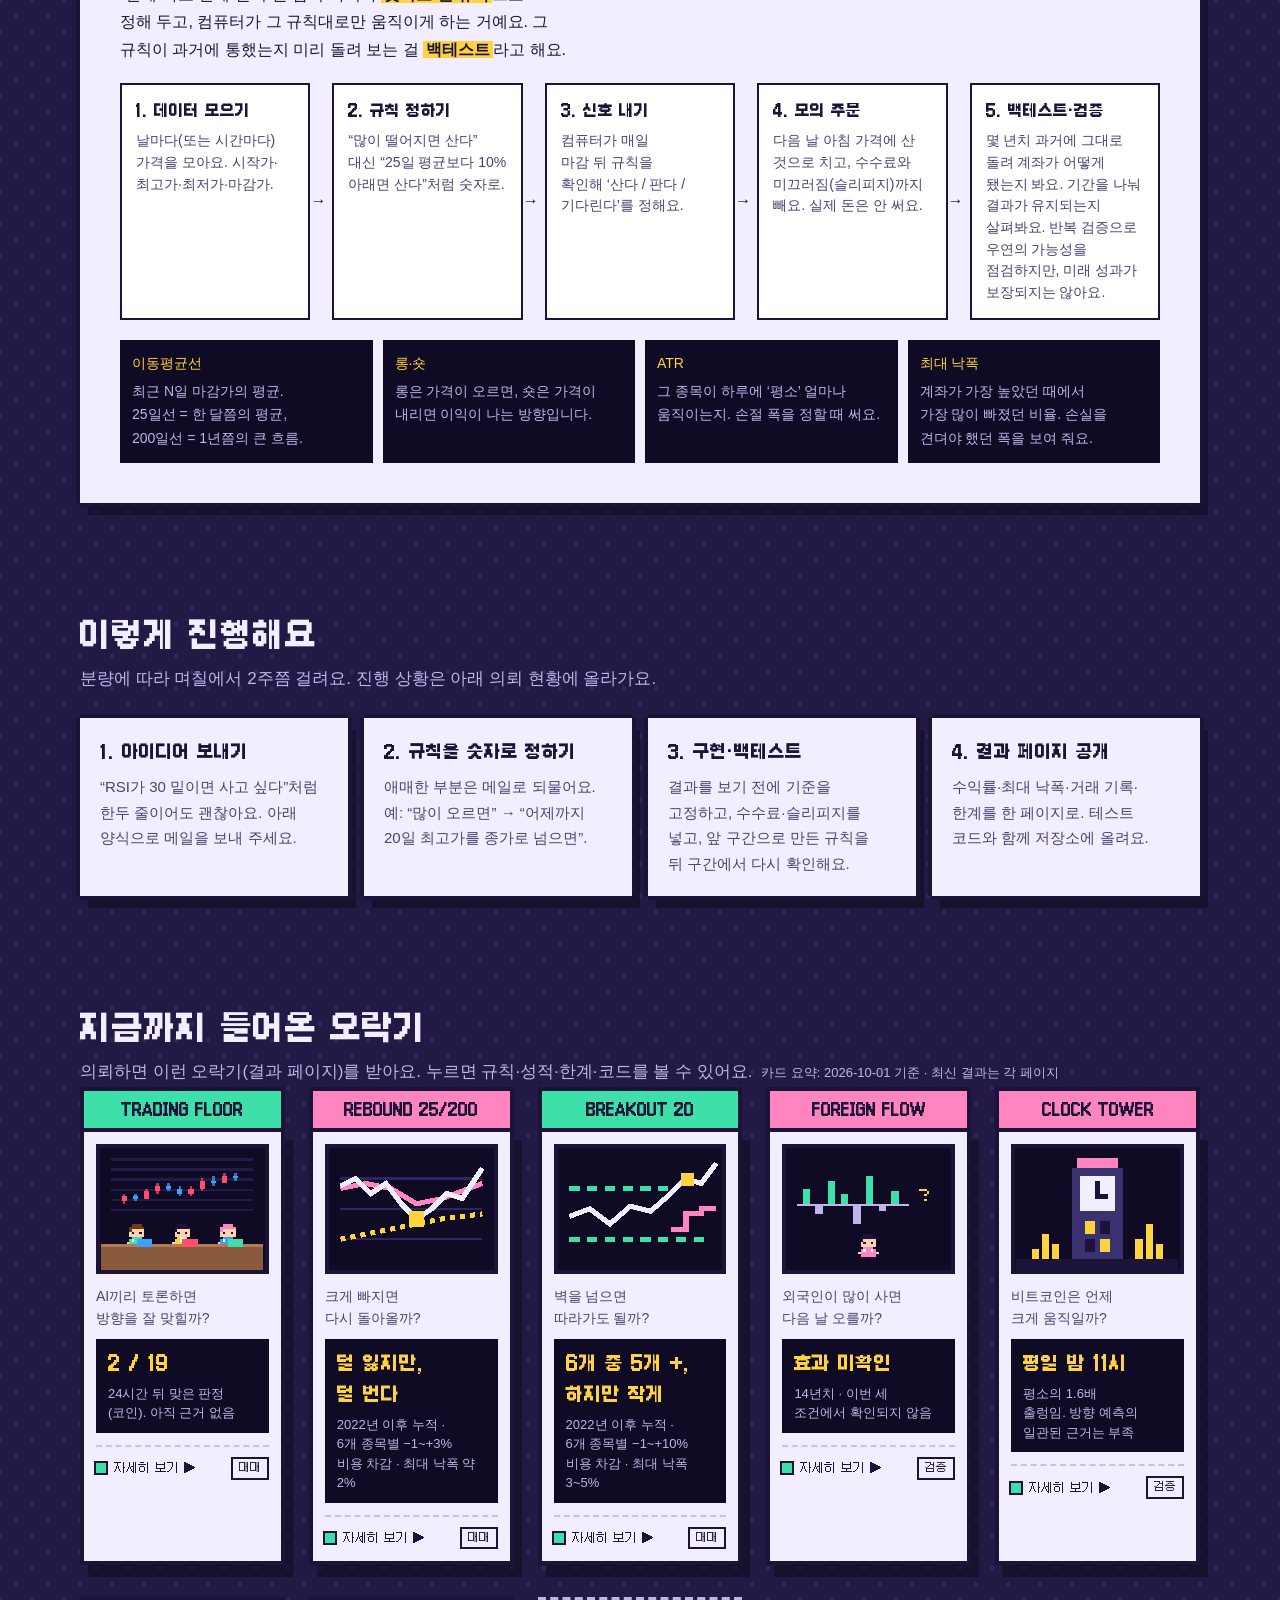
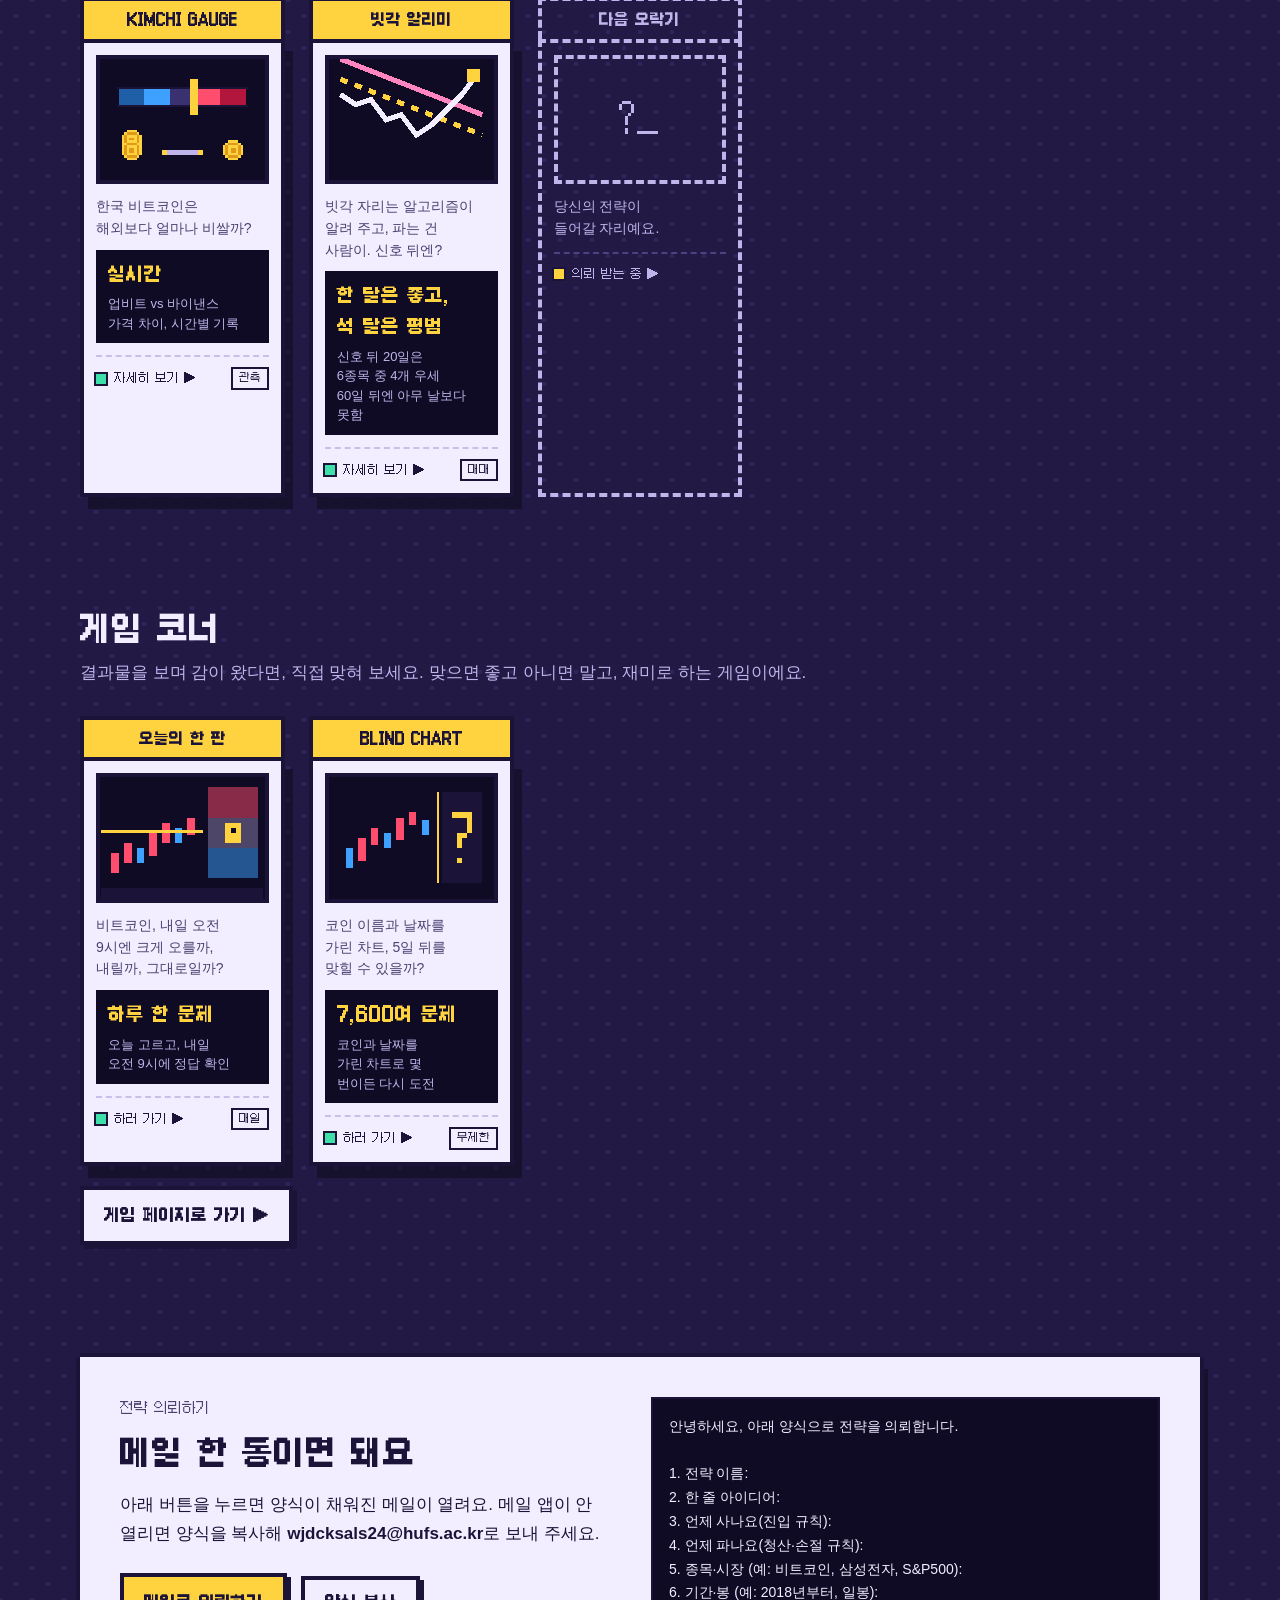
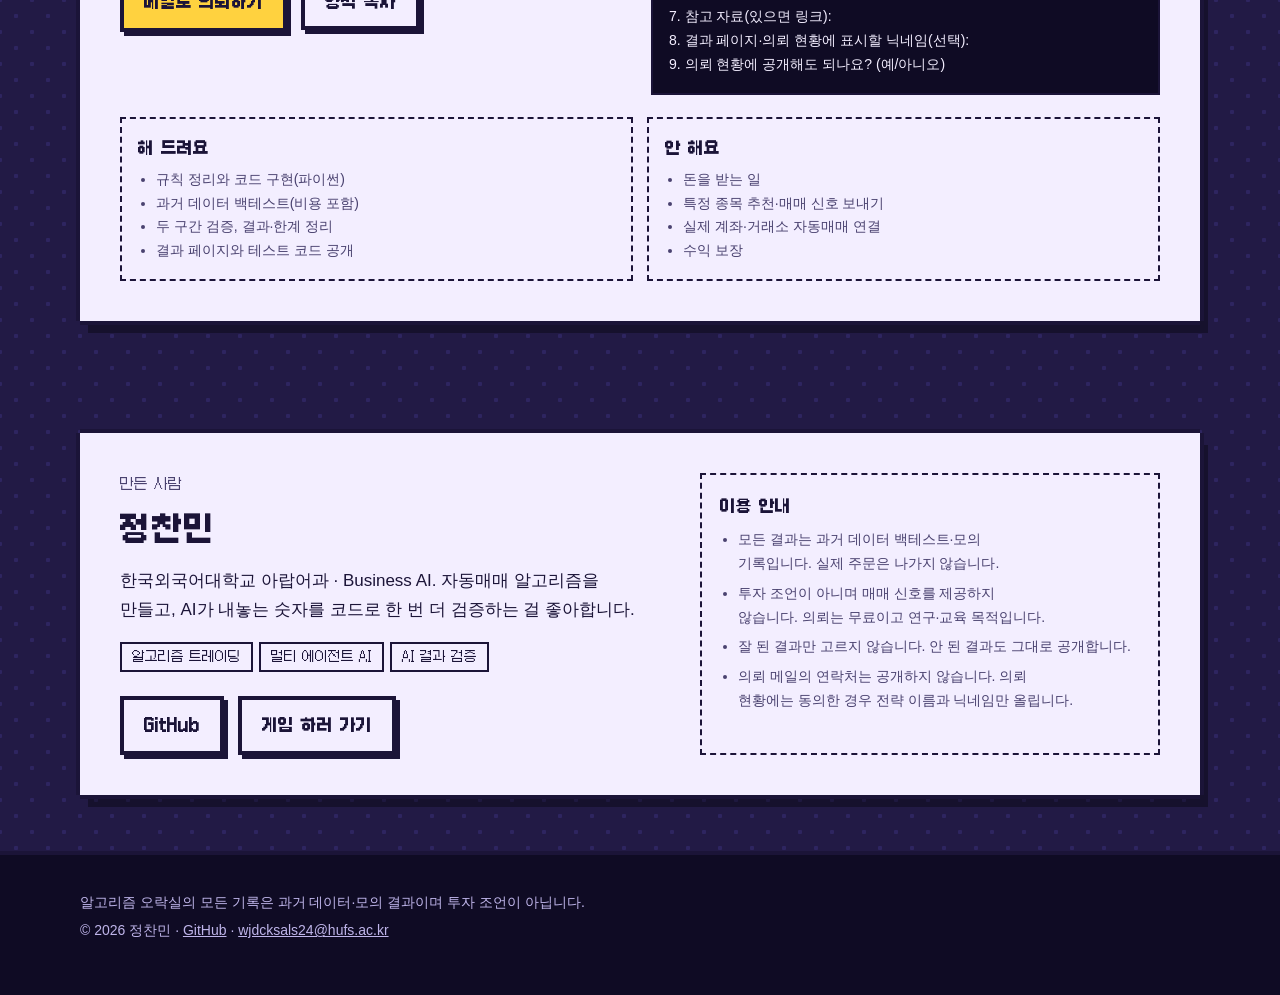
==== commit f47d7346: "8번 빗각을 '빗각 알리미'로: 사는 자리만 알고리즘이 알려 주고 매도는 사람이. 손익 백테스트 → 지금 현황·신호 뒤 성적표·신호 뜯어보기 Co-Authored-By: Claud" ====
--- a/index.html
+++ b/index.html
@@ -39,7 +39,7 @@
   <div class="led-strip" aria-hidden="true">
     <div class="led-track">
       <span><span class="on">●</span> 기술개발연구프로젝트 · 2026-2</span>
-      <span><span class="on">●</span> 전략·검증 7대 가동 중</span><span><span class="build">◆</span> 새 오락기: 빗각 · 지연 추세선</span>
+      <span><span class="on">●</span> 전략·검증 7대 가동 중</span><span><span class="build">◆</span> 새 오락기: 빗각 알리미</span>
       <span><span class="build">◆</span> 잘 된 결과도, 안 된 결과도 그대로 공개</span>
       <span><span class="on">●</span> 전략 아이디어 받는 중 · 무료</span>
       <span><span class="build">◆</span> 게임 코너: 오늘의 한 판 · BLIND CHART</span>
@@ -199,11 +199,11 @@
         </li>
         <li>
           <a class="cabinet" href="machines/bitgak.html" style="--cab-color: var(--coin)">
-            <div class="cabinet-marquee">BITGAK 빗각</div>
+            <div class="cabinet-marquee">빗각 알리미</div>
             <div class="cabinet-body">
               <div class="cabinet-screen" aria-hidden="true"><svg viewBox="0 0 64 48" shape-rendering="crispEdges" focusable="false"><rect width="64" height="48" fill="#0f0b24"/><path d="M4 8L60 30" stroke="#ffd23f" stroke-width="2" stroke-dasharray="3 3"/><path d="M4 0L60 22" stroke="#ff85c0" stroke-width="2"/><path d="M4 14L10 18L16 16L22 24L28 22L34 30L40 26L46 20L52 14L58 6" fill="none" stroke="#f3eeff" stroke-width="2"/><rect x="54" y="4" width="5" height="5" fill="#ffd23f"/></svg></div>
-              <p class="cabinet-q">빗각을 뚫고 한 칸 더 오를 때까지 기다리면 가짜 돌파를 피할까?</p>
-              <div class="cabinet-result"><b>덜 사지만, 더 자주 손절</b><span>6종목 모두 거래는 줄고<br>손절로 끝난 비율은 올라감</span></div>
+              <p class="cabinet-q">빗각 자리는 알고리즘이 알려 주고, 파는 건 사람이. 신호 뒤엔?</p>
+              <div class="cabinet-result"><b>한 달은 좋고, 석 달은 평범</b><span>신호 뒤 20일은 6종목 중 4개 우세<br>60일 뒤엔 아무 날보다 못함</span></div>
               <div class="cabinet-status"><span class="lamp on"></span>자세히 보기 ▶<span class="cabinet-kind">매매</span></div>
             </div>
           </a>
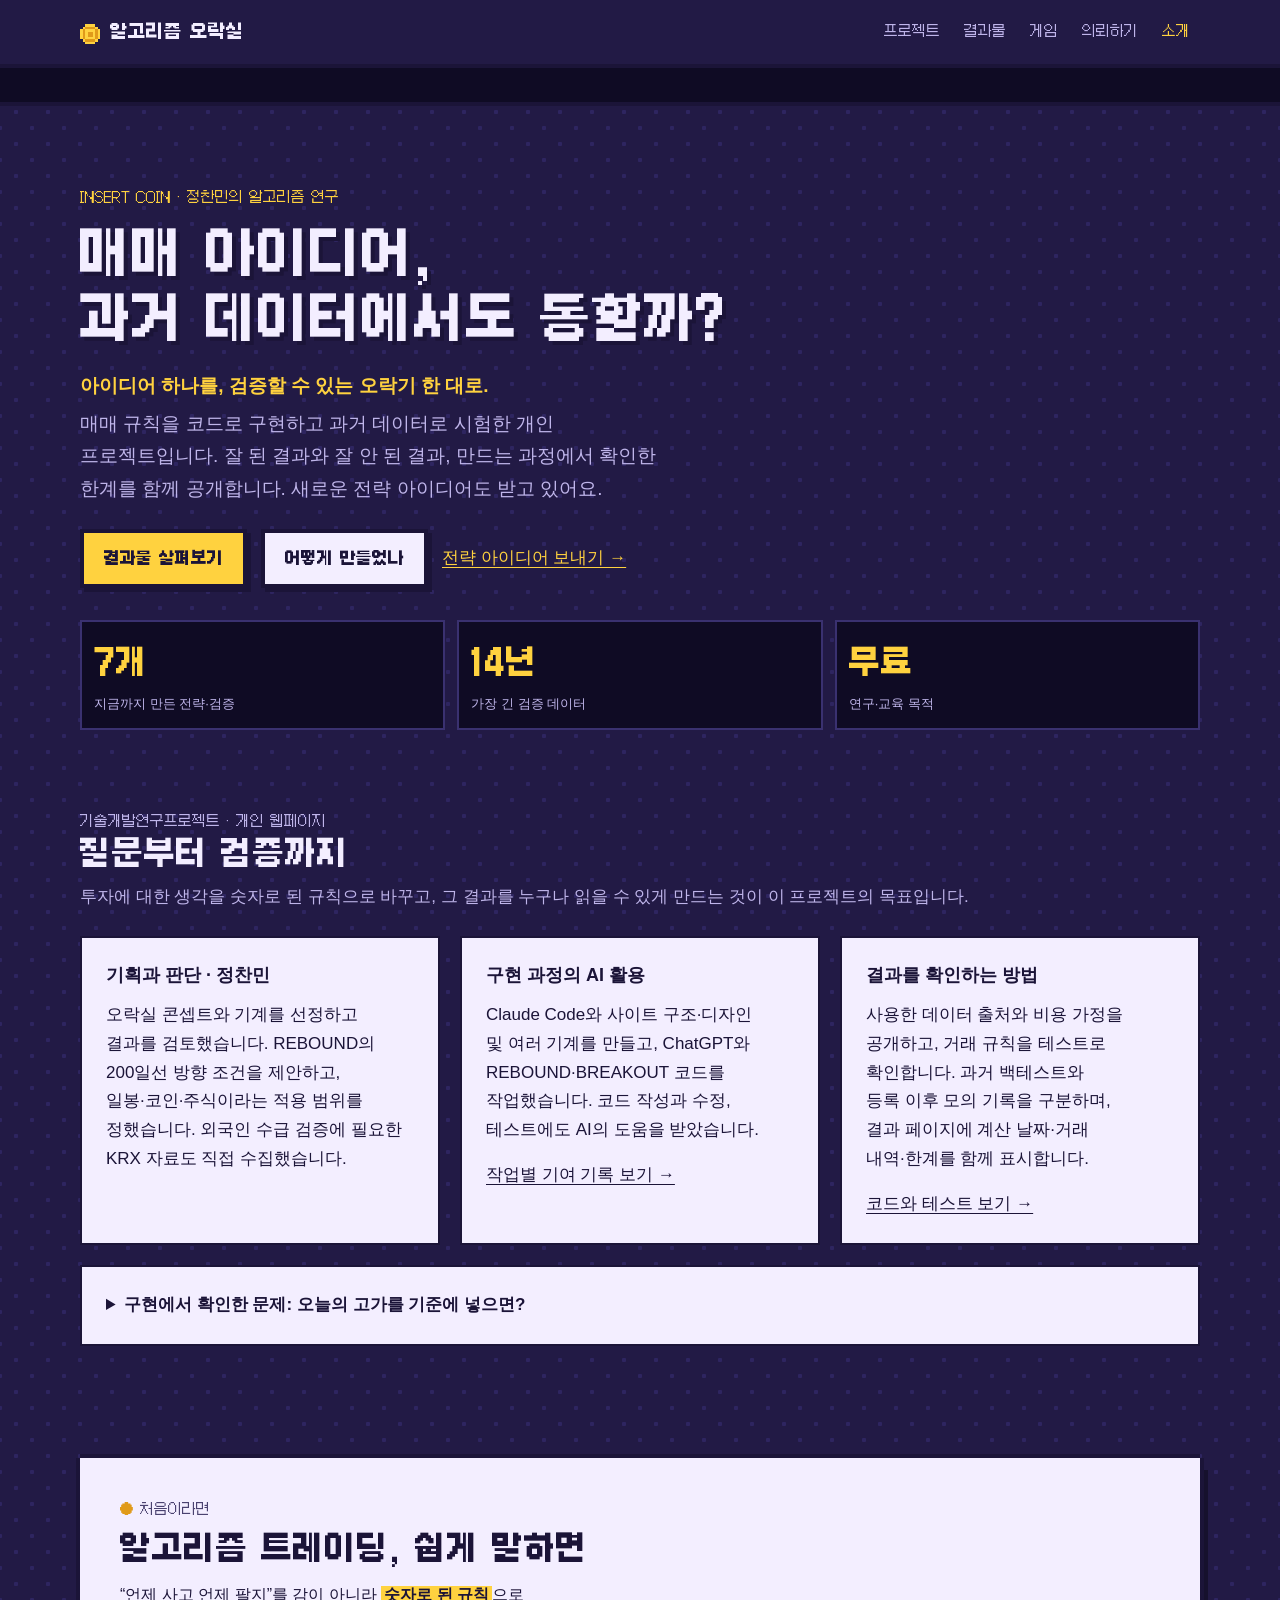
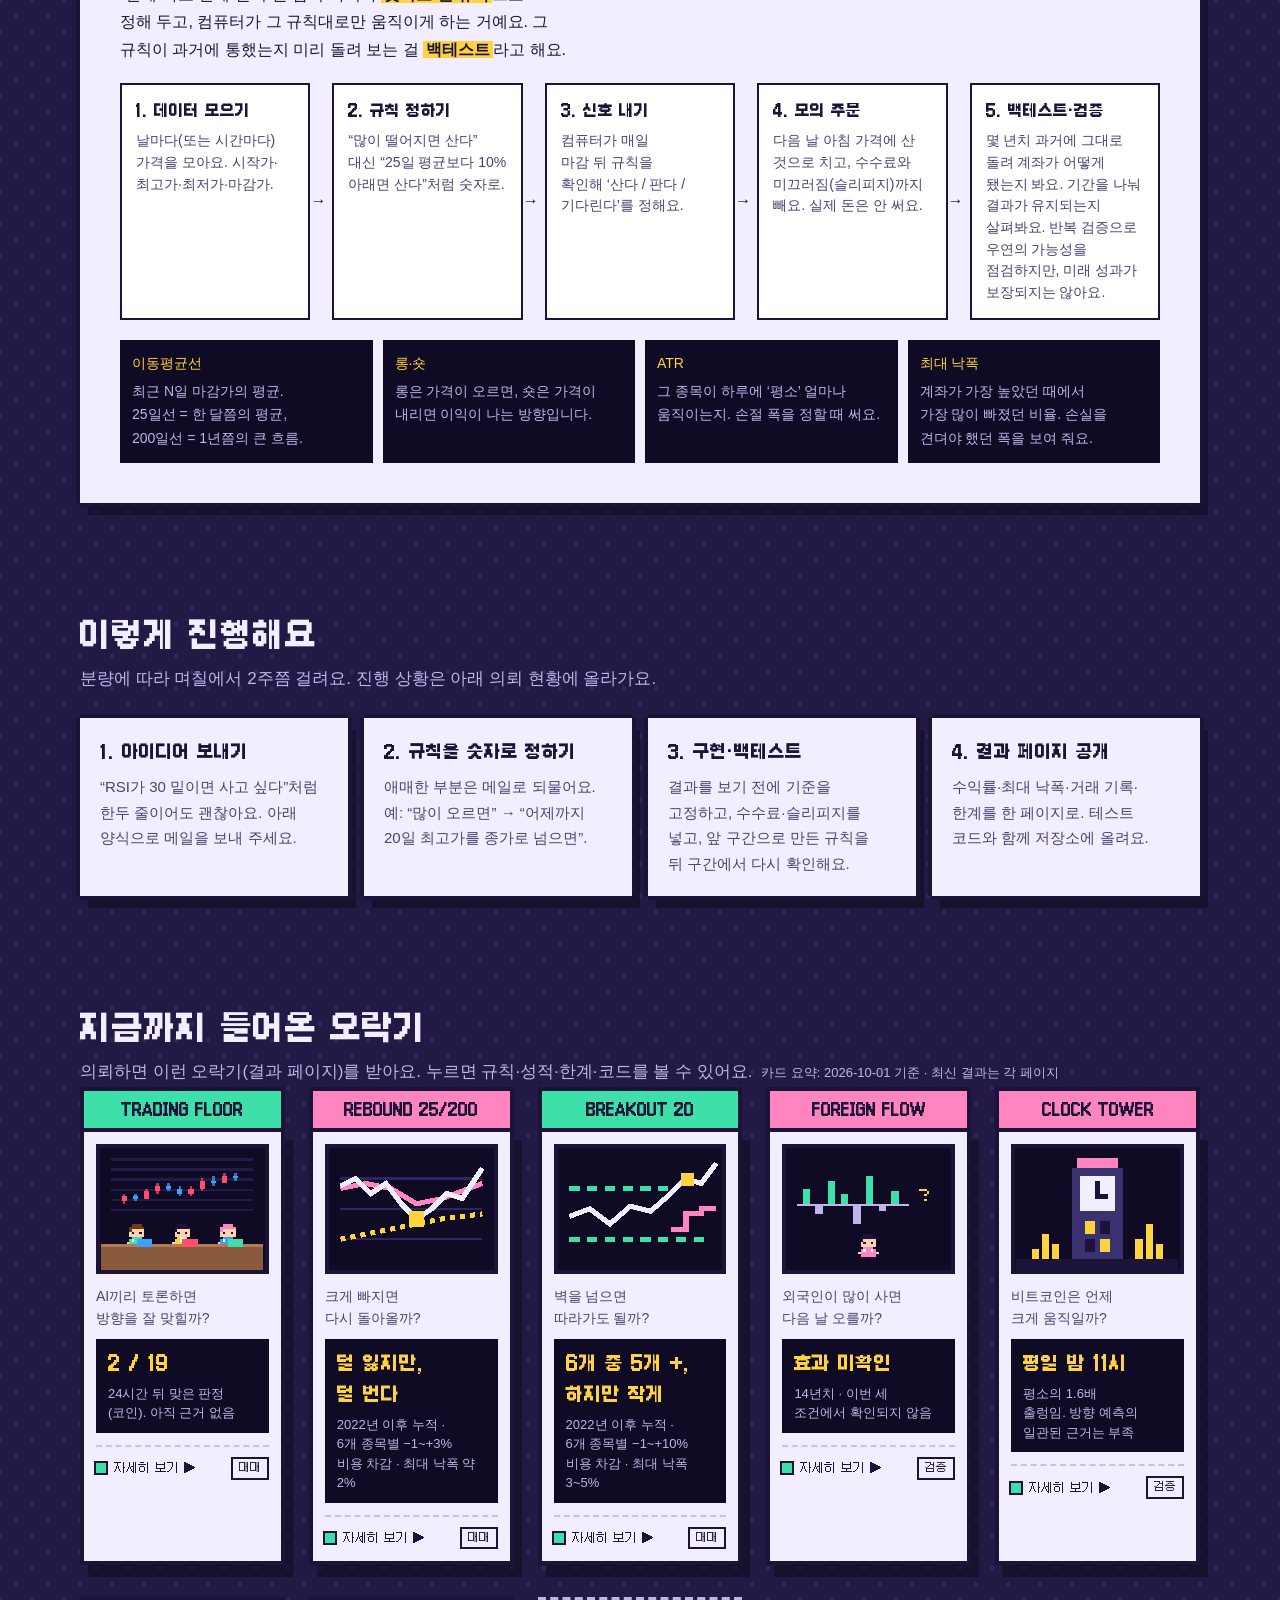
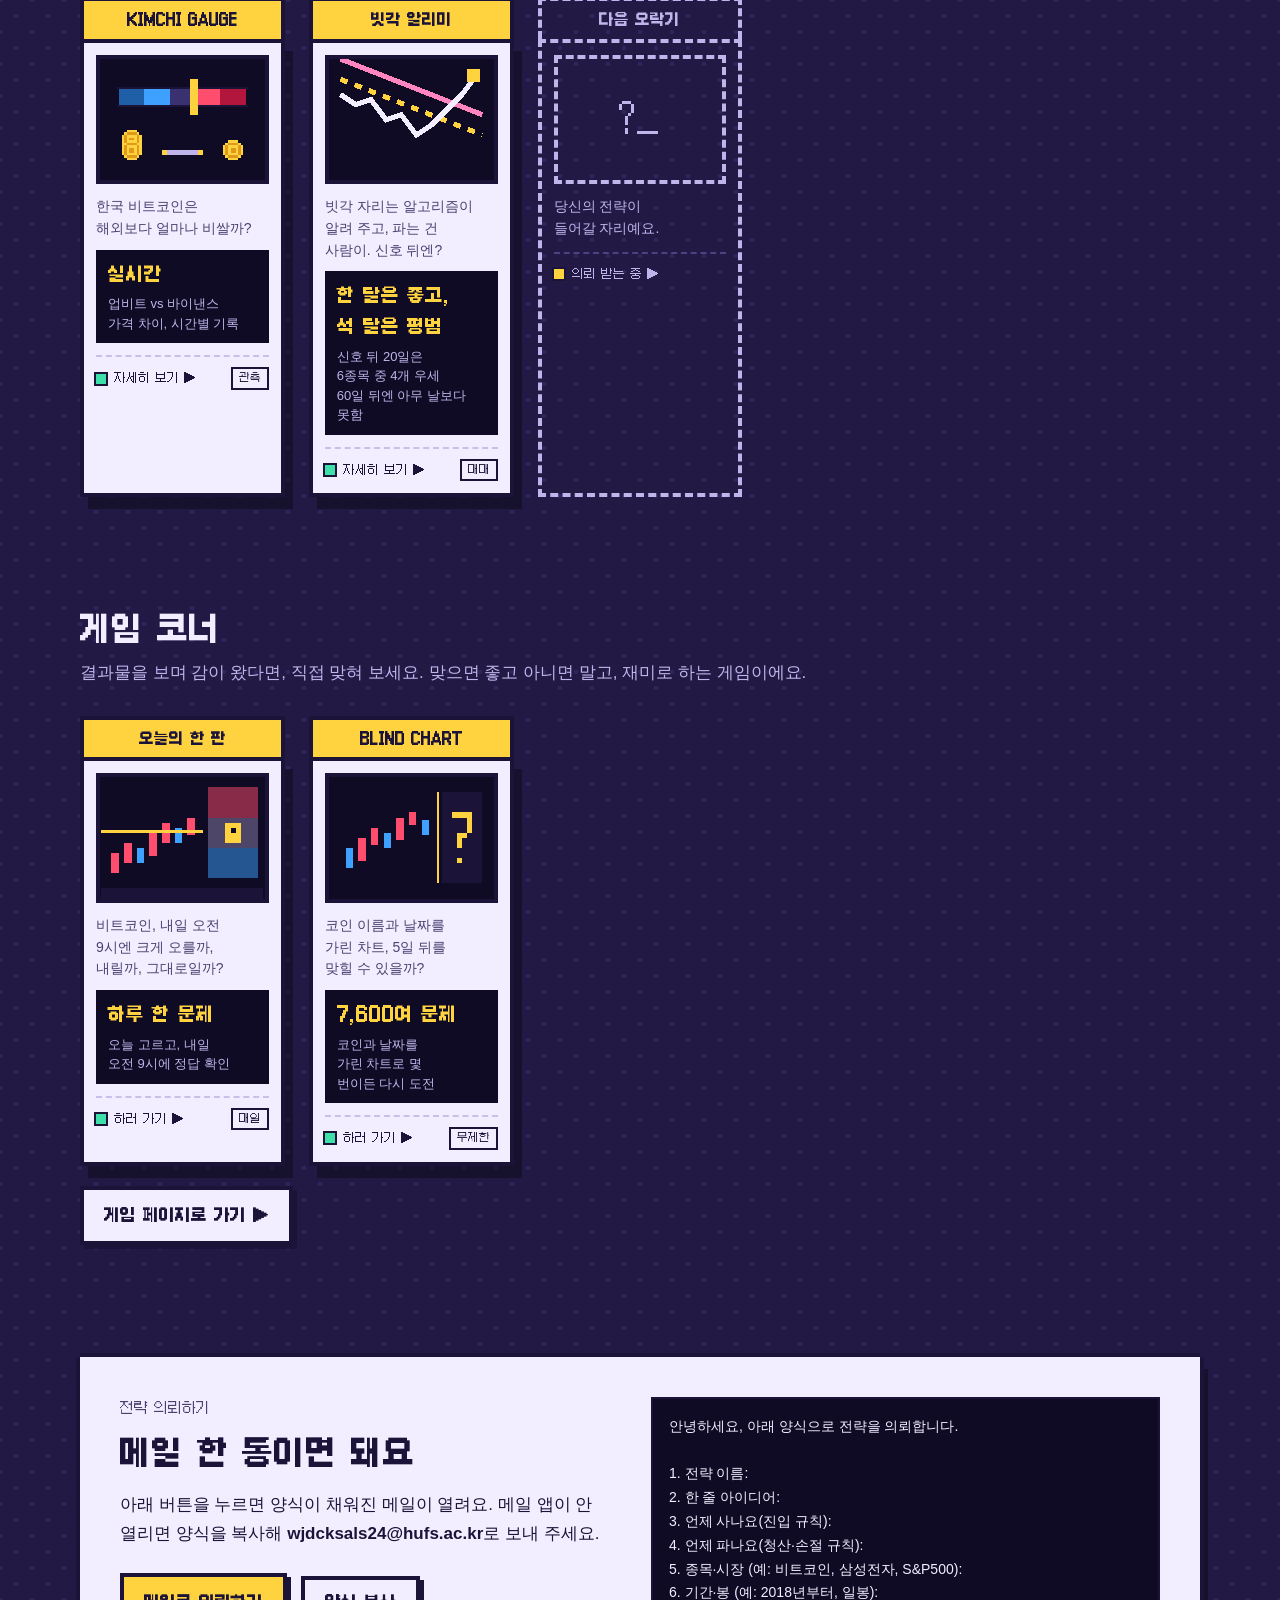
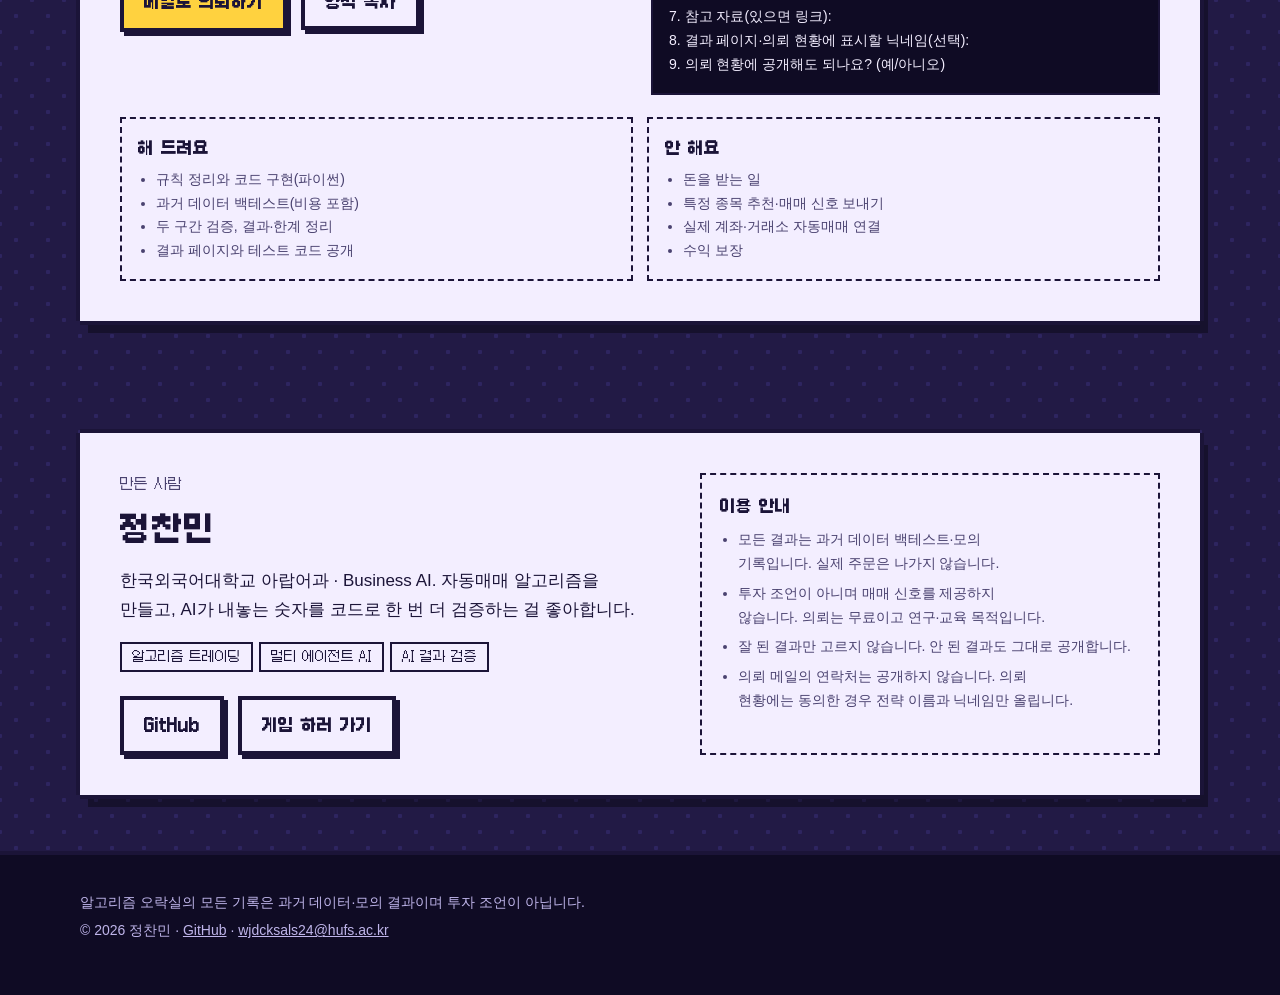
==== commit cc79add6: "제출 전 점검: 메뉴에 '소개' 추가, 빗각 오래된 결과 안내를 종목 종류별로, README 최종 점검 기록 Co-Authored-By: Claude Opus 5.5 <norepl" ====
--- a/index.html
+++ b/index.html
@@ -31,6 +31,7 @@
           <li><a href="#works">결과물</a></li>
           <li><a href="#games">게임</a></li>
           <li><a href="#request">의뢰하기</a></li>
+          <li><a href="#about">소개</a></li>
         </ul>
       </nav>
     </div>
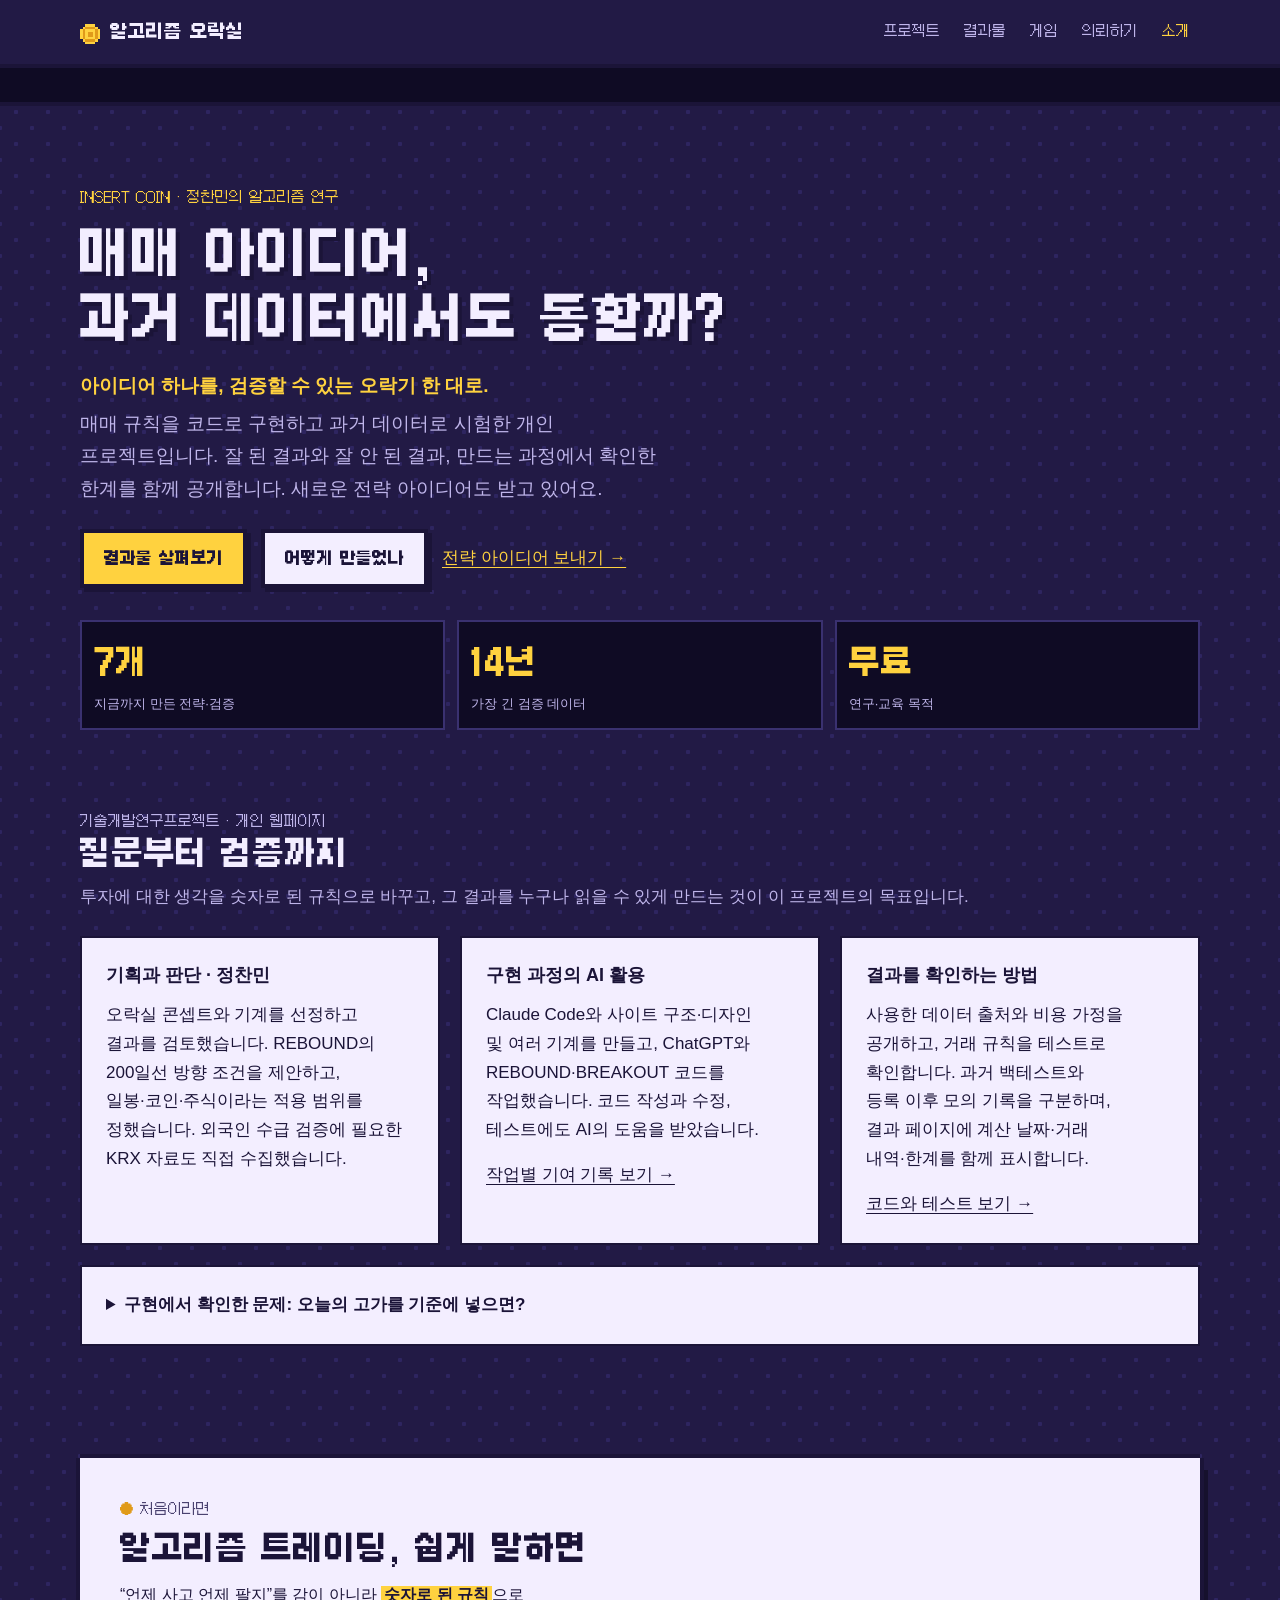
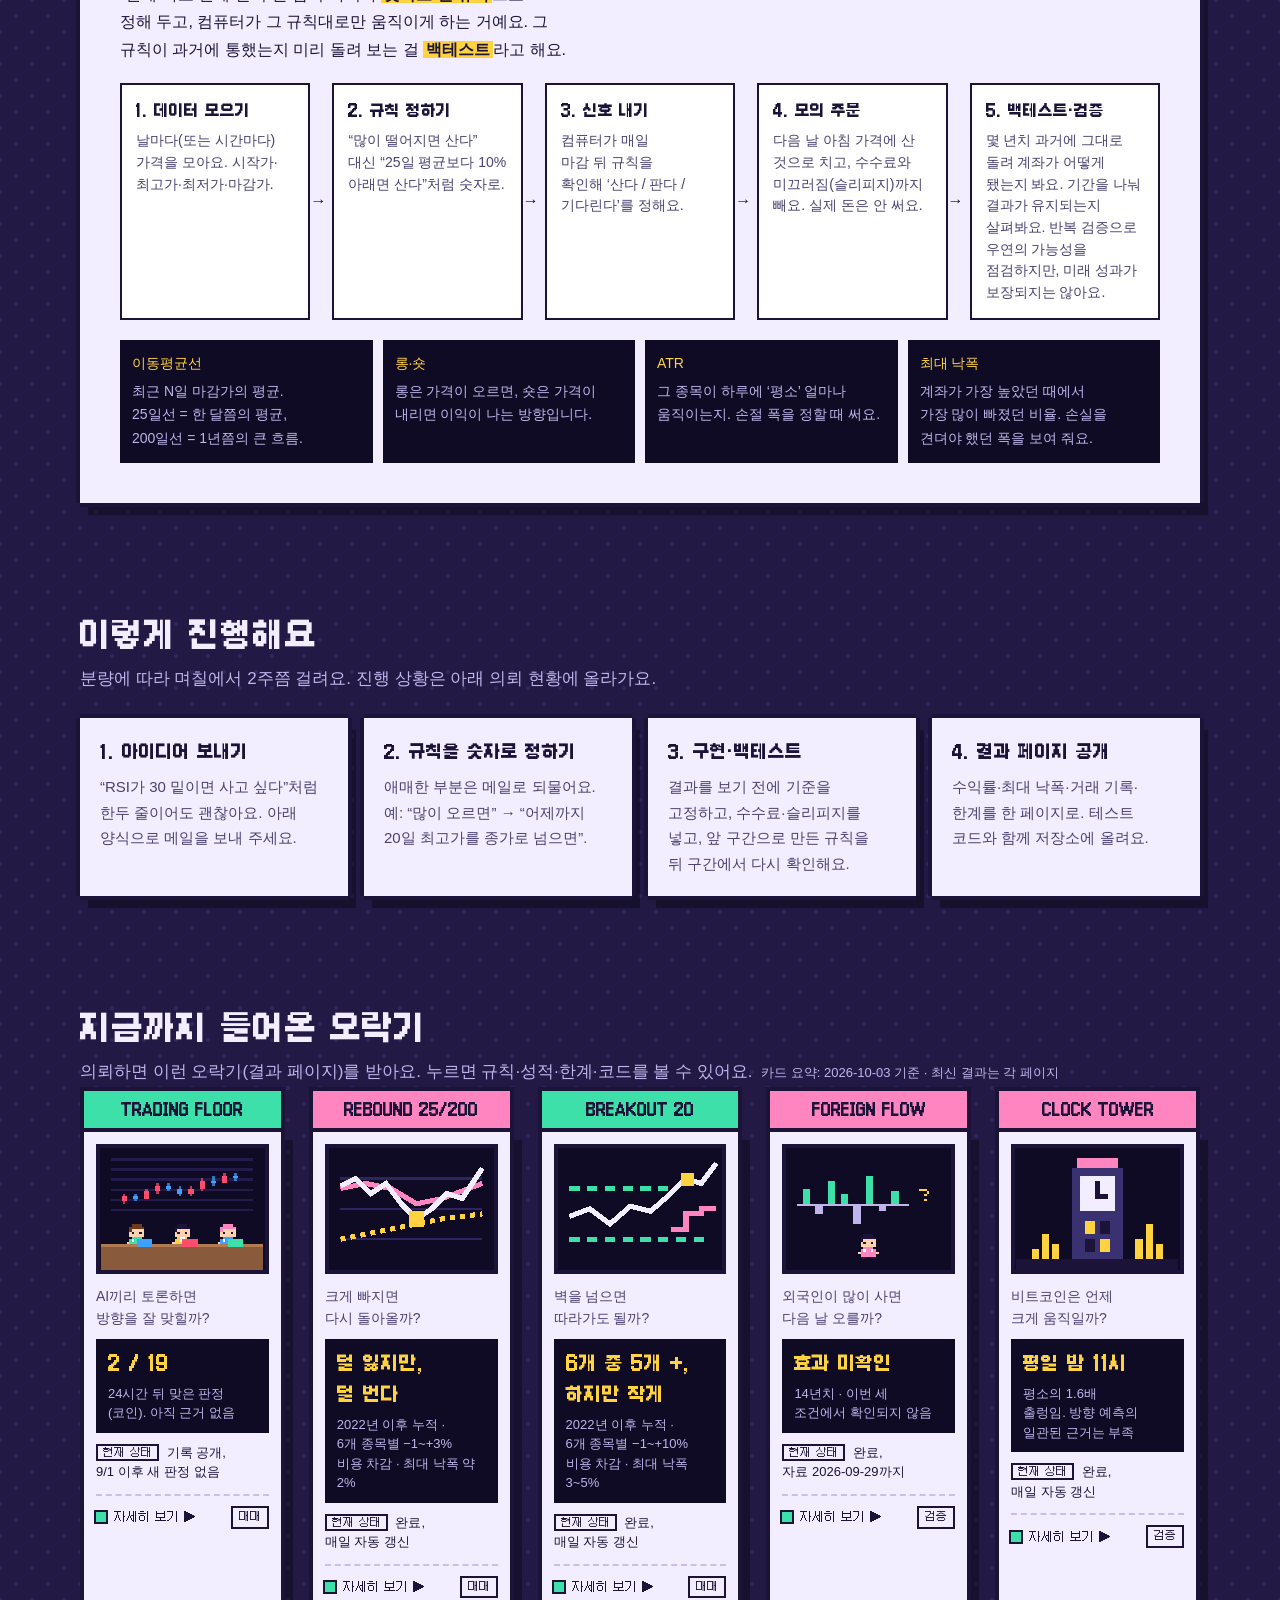
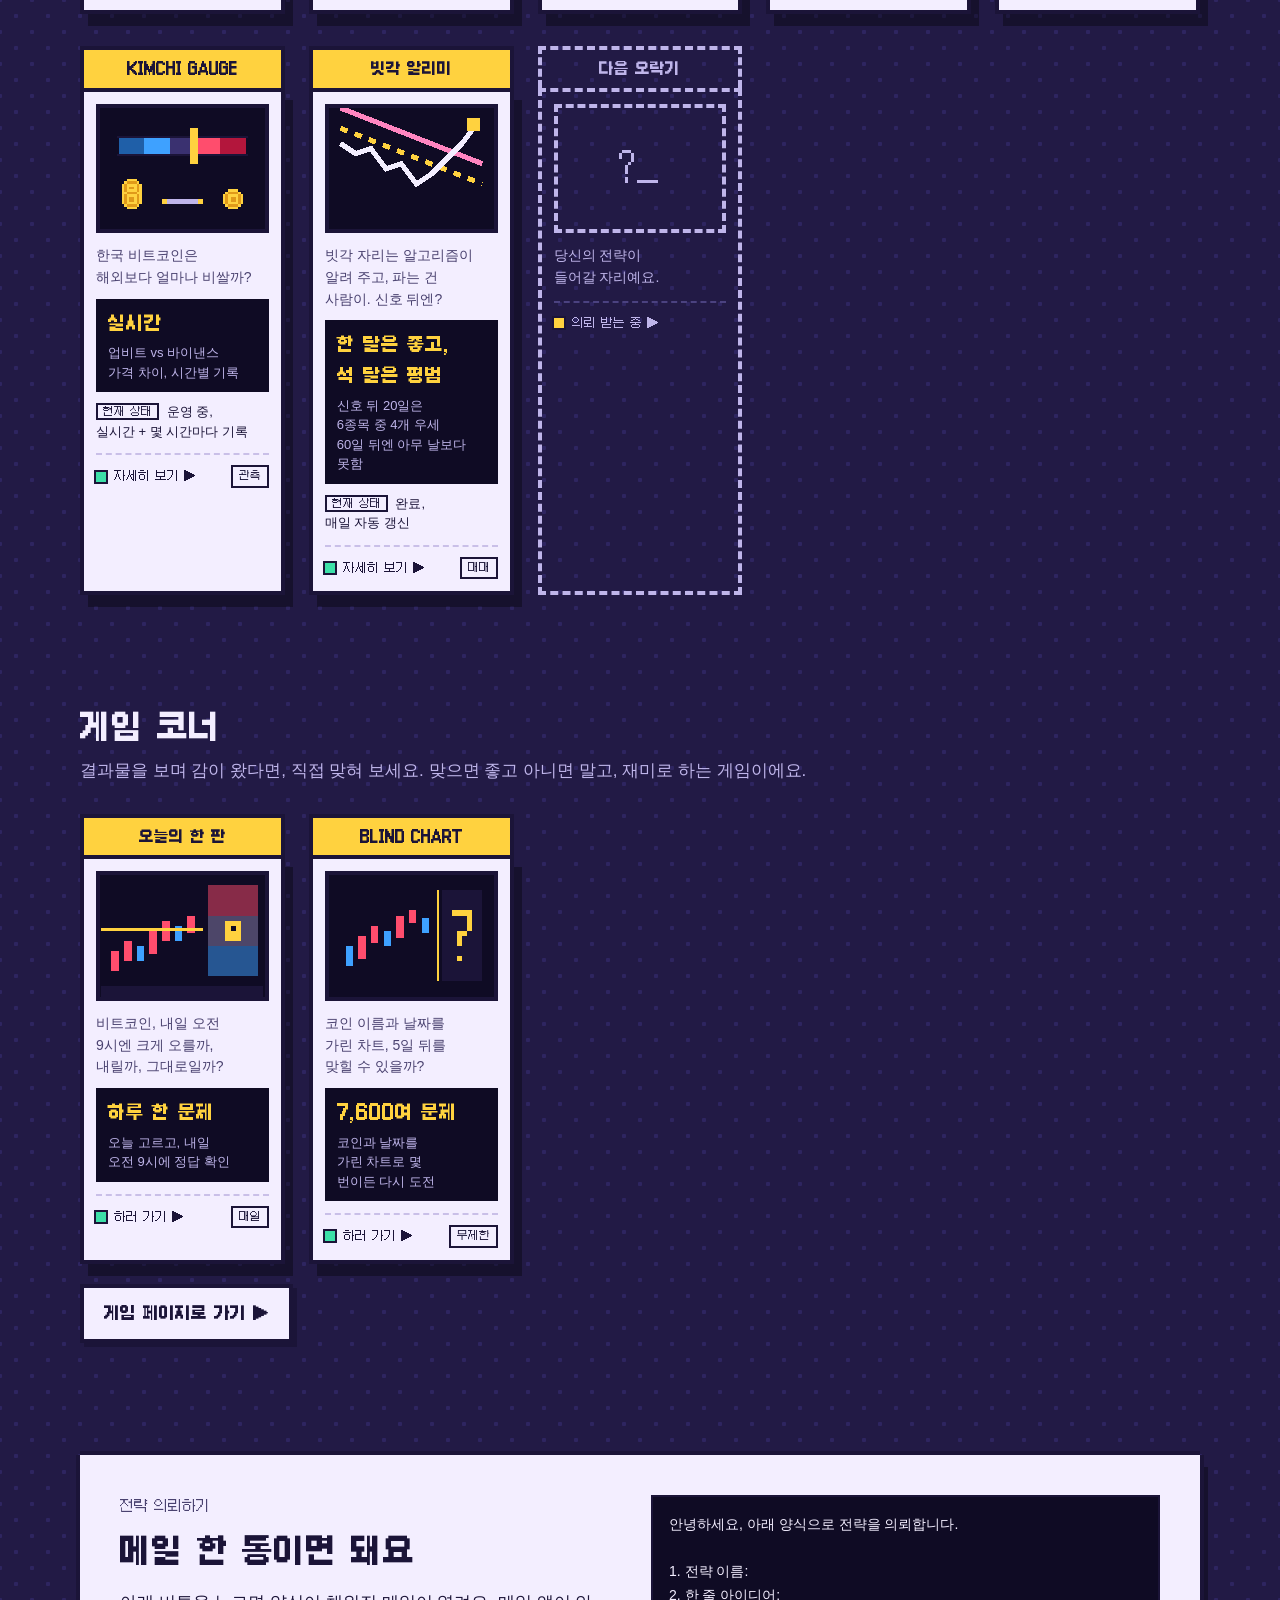
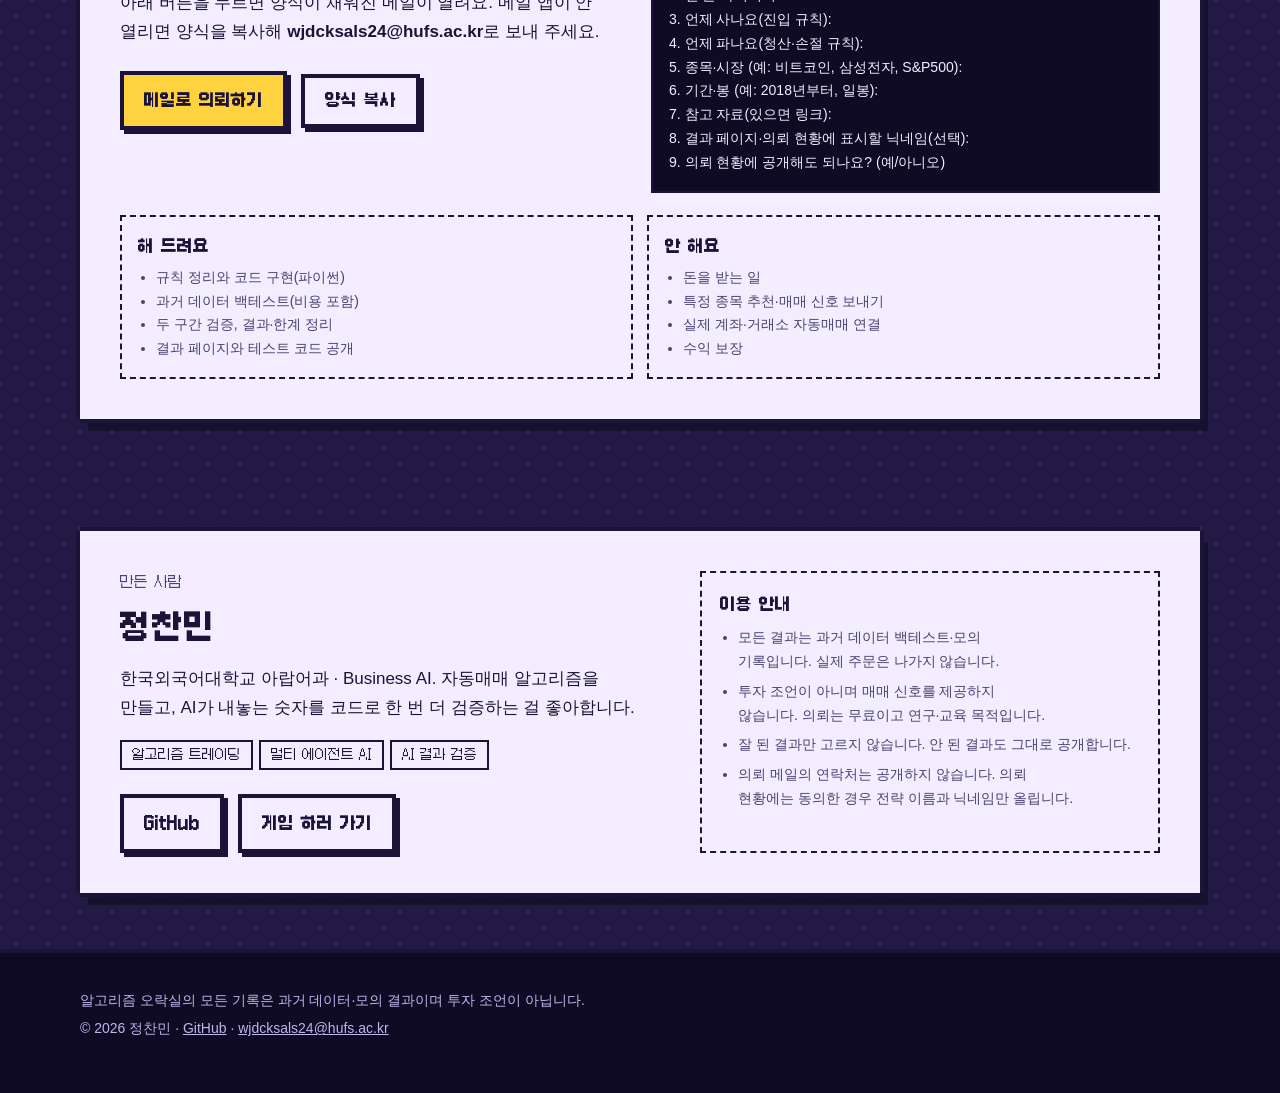
==== commit 60d1c87f: "평가 기준 맞춤: 결과물 카드에 현재 상태 표시, README 현재 상태를 점검·동료 의견·수정 결과·자료·AI 도움으로 정리 Co-Authored-By: Claude Opus 5" ====
--- a/index.html
+++ b/index.html
@@ -121,7 +121,7 @@
     <section class="section wrap" id="works" aria-labelledby="works-title">
       <div class="home-head">
         <h2 class="section-title" id="works-title">지금까지 들어온 오락기</h2>
-        <p>의뢰하면 이런 오락기(결과 페이지)를 받아요. 누르면 규칙·성적·한계·코드를 볼 수 있어요. <span class="home-date">카드 요약: 2026-10-01 기준 · 최신 결과는 각 페이지</span></p>
+        <p>의뢰하면 이런 오락기(결과 페이지)를 받아요. 누르면 규칙·성적·한계·코드를 볼 수 있어요. <span class="home-date">카드 요약: 2026-10-03 기준 · 최신 결과는 각 페이지</span></p>
       </div>
       <ul class="cabinets">
         <li>
@@ -133,6 +133,7 @@
               </div>
               <p class="cabinet-q">AI끼리 토론하면 방향을 잘 맞힐까?</p>
               <div class="cabinet-result"><b>2 / 19</b><span>24시간 뒤 맞은 판정(코인). 아직 근거 없음</span></div>
+              <p class="cabinet-state"><b>현재 상태</b> 기록 공개, 9/1 이후 새 판정 없음</p>
               <div class="cabinet-status"><span class="lamp on"></span>자세히 보기 ▶<span class="cabinet-kind">매매</span></div>
             </div>
           </a>
@@ -146,6 +147,7 @@
               </div>
               <p class="cabinet-q">크게 빠지면 다시 돌아올까?</p>
               <div class="cabinet-result"><b>덜 잃지만, 덜 번다</b><span>2022년 이후 누적 · 6개 종목별 −1~+3%<br>비용 차감 · 최대 낙폭 약 2%</span></div>
+              <p class="cabinet-state"><b>현재 상태</b> 완료, 매일 자동 갱신</p>
               <div class="cabinet-status"><span class="lamp on"></span>자세히 보기 ▶<span class="cabinet-kind">매매</span></div>
             </div>
           </a>
@@ -157,6 +159,7 @@
               <div class="cabinet-screen" aria-hidden="true"><svg viewBox="0 0 64 48" shape-rendering="crispEdges" focusable="false"><rect width="64" height="48" fill="#0f0b24"/><path d="M4 16H44M4 36H60" fill="none" stroke="#3ce0a8" stroke-width="2" stroke-dasharray="4 3"/><path d="M4 27L12 24L20 30L28 23L36 25L44 18L50 12L56 14L62 6" fill="none" stroke="#f3eeff" stroke-width="2"/><path d="M44 32H50V26H56V24H62" fill="none" stroke="#ff85c0" stroke-width="2"/><rect x="48" y="10" width="5" height="5" fill="#ffd23f"/></svg></div>
               <p class="cabinet-q">벽을 넘으면 따라가도 될까?</p>
               <div class="cabinet-result"><b>6개 중 5개 +, 하지만 작게</b><span>2022년 이후 누적 · 6개 종목별 −1~+10%<br>비용 차감 · 최대 낙폭 3~5%</span></div>
+              <p class="cabinet-state"><b>현재 상태</b> 완료, 매일 자동 갱신</p>
               <div class="cabinet-status"><span class="lamp on"></span>자세히 보기 ▶<span class="cabinet-kind">매매</span></div>
             </div>
           </a>
@@ -170,6 +173,7 @@
               </div>
               <p class="cabinet-q">외국인이 많이 사면 다음 날 오를까?</p>
               <div class="cabinet-result"><b>효과 미확인</b><span>14년치 · 이번 세 조건에서 확인되지 않음</span></div>
+              <p class="cabinet-state"><b>현재 상태</b> 완료, 자료 2026-09-29까지</p>
               <div class="cabinet-status"><span class="lamp on"></span>자세히 보기 ▶<span class="cabinet-kind">검증</span></div>
             </div>
           </a>
@@ -181,6 +185,7 @@
               <div class="cabinet-screen" aria-hidden="true"><svg viewBox="0 0 64 48" shape-rendering="crispEdges" focusable="false"><rect width="64" height="48" fill="#0f0b24"/><rect x="24" y="4" width="16" height="4" fill="#ff85c0"/><rect x="22" y="8" width="20" height="36" fill="#3a3170"/><rect x="25" y="11" width="14" height="14" fill="#f3eeff"/><rect x="31" y="13" width="2" height="6" fill="#1b1438"/><rect x="31" y="18" width="5" height="2" fill="#1b1438"/><rect x="27" y="29" width="4" height="5" fill="#ffd23f"/><rect x="33" y="29" width="4" height="5" fill="#1b1438"/><rect x="27" y="36" width="4" height="5" fill="#1b1438"/><rect x="33" y="36" width="4" height="5" fill="#ffd23f"/><rect x="6" y="40" width="3" height="4" fill="#ffd23f"/><rect x="10" y="34" width="3" height="10" fill="#ffd23f"/><rect x="14" y="38" width="3" height="6" fill="#ffd23f"/><rect x="47" y="36" width="3" height="8" fill="#ffd23f"/><rect x="51" y="30" width="3" height="14" fill="#ffd23f"/><rect x="55" y="38" width="3" height="6" fill="#ffd23f"/><rect x="0" y="44" width="64" height="4" fill="#1b1438"/></svg></div>
               <p class="cabinet-q">비트코인은 언제 크게 움직일까?</p>
               <div class="cabinet-result"><b>평일 밤 11시</b><span>평소의 1.6배 출렁임. 방향 예측의 일관된 근거는 부족</span></div>
+              <p class="cabinet-state"><b>현재 상태</b> 완료, 매일 자동 갱신</p>
               <div class="cabinet-status"><span class="lamp on"></span>자세히 보기 ▶<span class="cabinet-kind">검증</span></div>
             </div>
           </a>
@@ -194,6 +199,7 @@
               </div>
               <p class="cabinet-q">한국 비트코인은 해외보다 얼마나 비쌀까?</p>
               <div class="cabinet-result"><b>실시간</b><span>업비트 vs 바이낸스 가격 차이, 시간별 기록</span></div>
+              <p class="cabinet-state"><b>현재 상태</b> 운영 중, 실시간 + 몇 시간마다 기록</p>
               <div class="cabinet-status"><span class="lamp on"></span>자세히 보기 ▶<span class="cabinet-kind">관측</span></div>
             </div>
           </a>
@@ -205,6 +211,7 @@
               <div class="cabinet-screen" aria-hidden="true"><svg viewBox="0 0 64 48" shape-rendering="crispEdges" focusable="false"><rect width="64" height="48" fill="#0f0b24"/><path d="M4 8L60 30" stroke="#ffd23f" stroke-width="2" stroke-dasharray="3 3"/><path d="M4 0L60 22" stroke="#ff85c0" stroke-width="2"/><path d="M4 14L10 18L16 16L22 24L28 22L34 30L40 26L46 20L52 14L58 6" fill="none" stroke="#f3eeff" stroke-width="2"/><rect x="54" y="4" width="5" height="5" fill="#ffd23f"/></svg></div>
               <p class="cabinet-q">빗각 자리는 알고리즘이 알려 주고, 파는 건 사람이. 신호 뒤엔?</p>
               <div class="cabinet-result"><b>한 달은 좋고, 석 달은 평범</b><span>신호 뒤 20일은 6종목 중 4개 우세<br>60일 뒤엔 아무 날보다 못함</span></div>
+              <p class="cabinet-state"><b>현재 상태</b> 완료, 매일 자동 갱신</p>
               <div class="cabinet-status"><span class="lamp on"></span>자세히 보기 ▶<span class="cabinet-kind">매매</span></div>
             </div>
           </a>
--- a/assets/home.css
+++ b/assets/home.css
@@ -211,3 +211,5 @@
   .home .site-nav ul { flex-wrap: wrap; }
 }
 .games-more { margin: 20px 0 0; }
+.cabinet-state { margin: 10px 0 0; font-size: 13px; line-height: 1.5; color: var(--ink); }
+.cabinet-state b { margin-right: 4px; padding: 0 5px; border: 2px solid var(--ink); font-family: var(--font-pixel); font-size: 11px; font-weight: 400; }
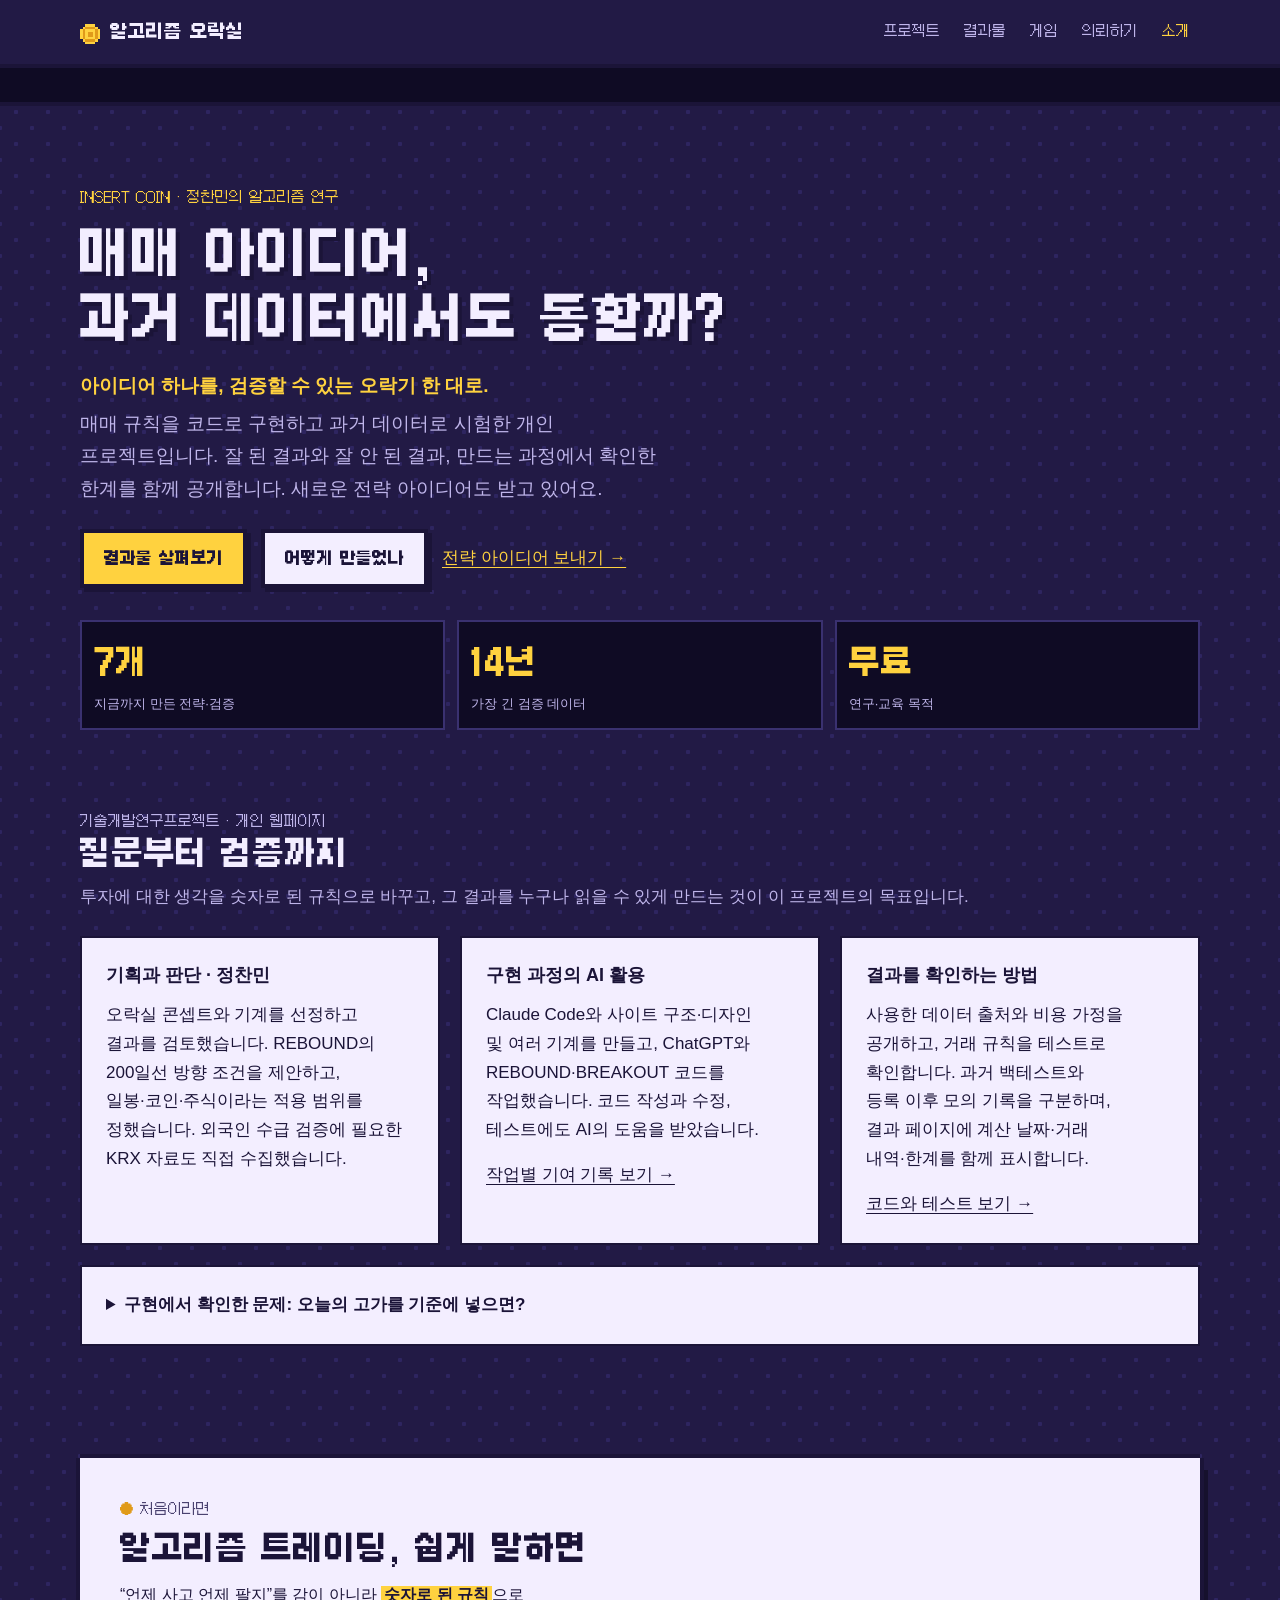
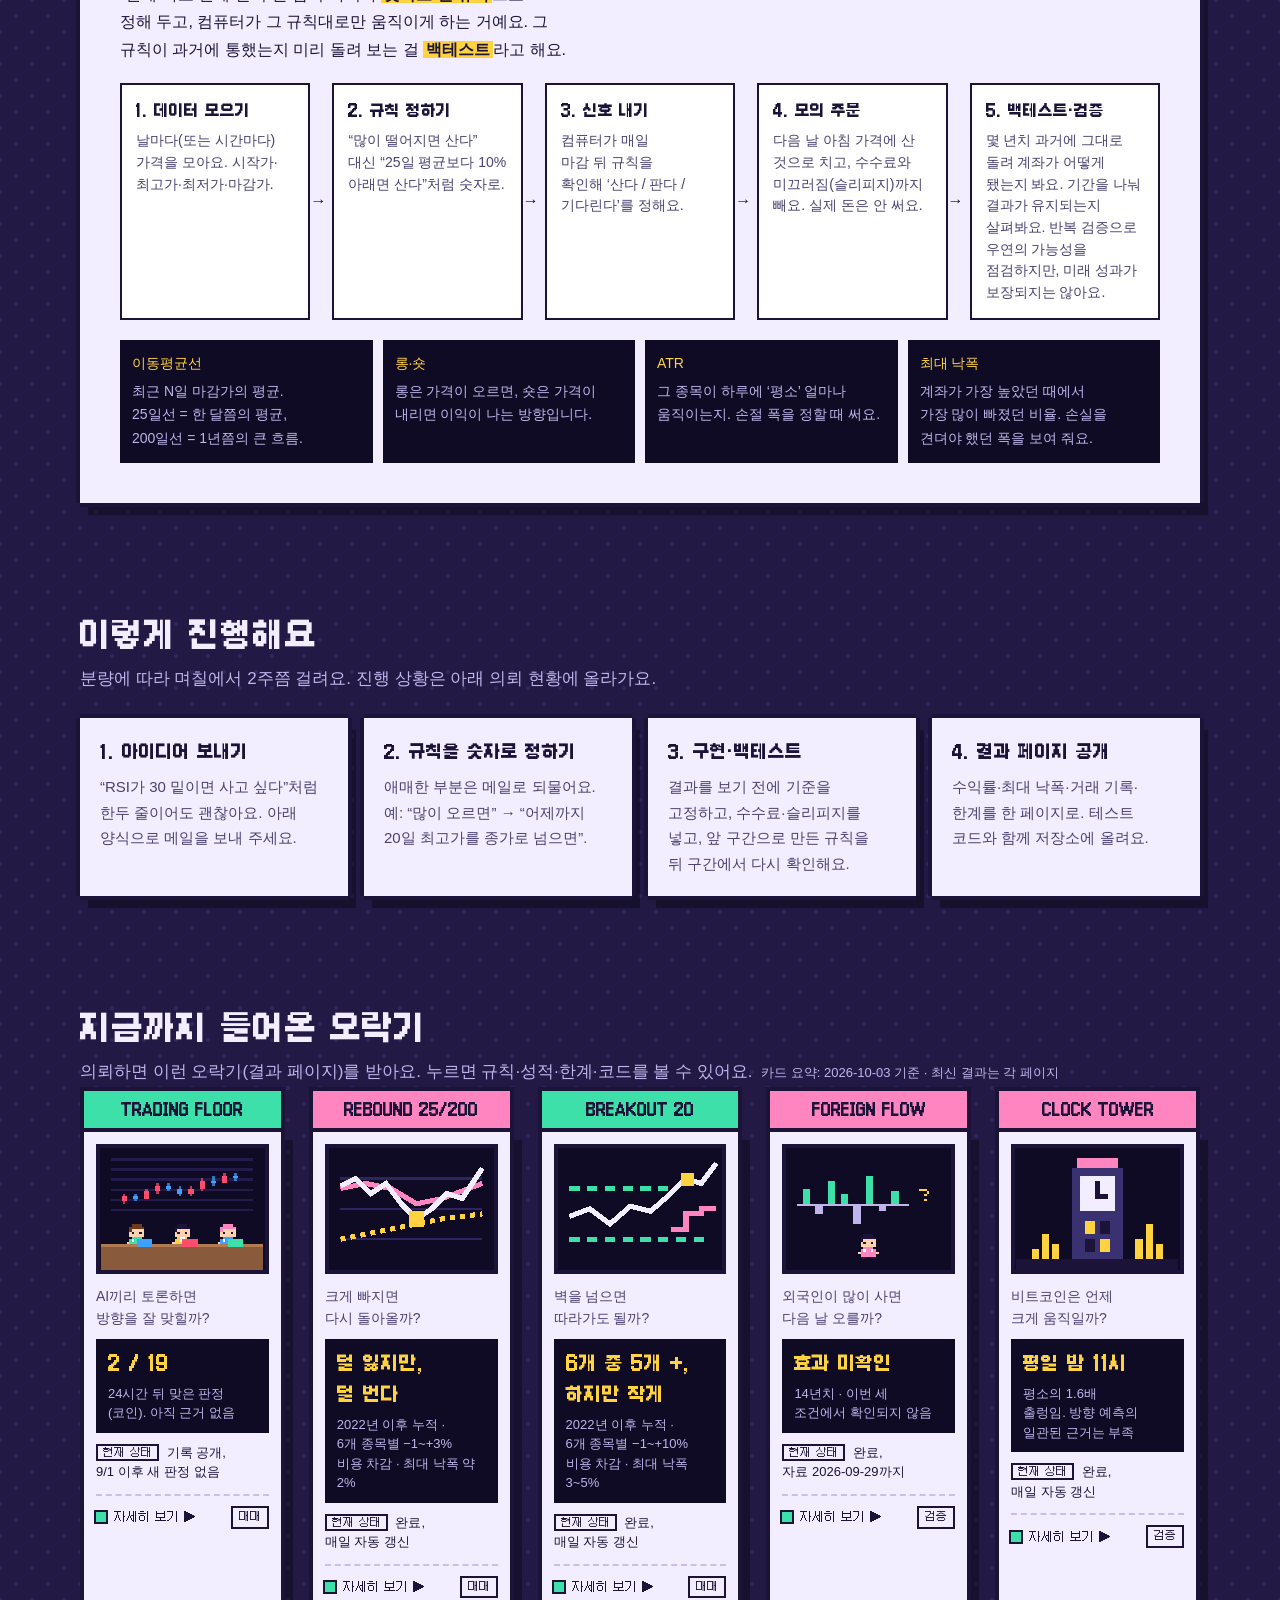
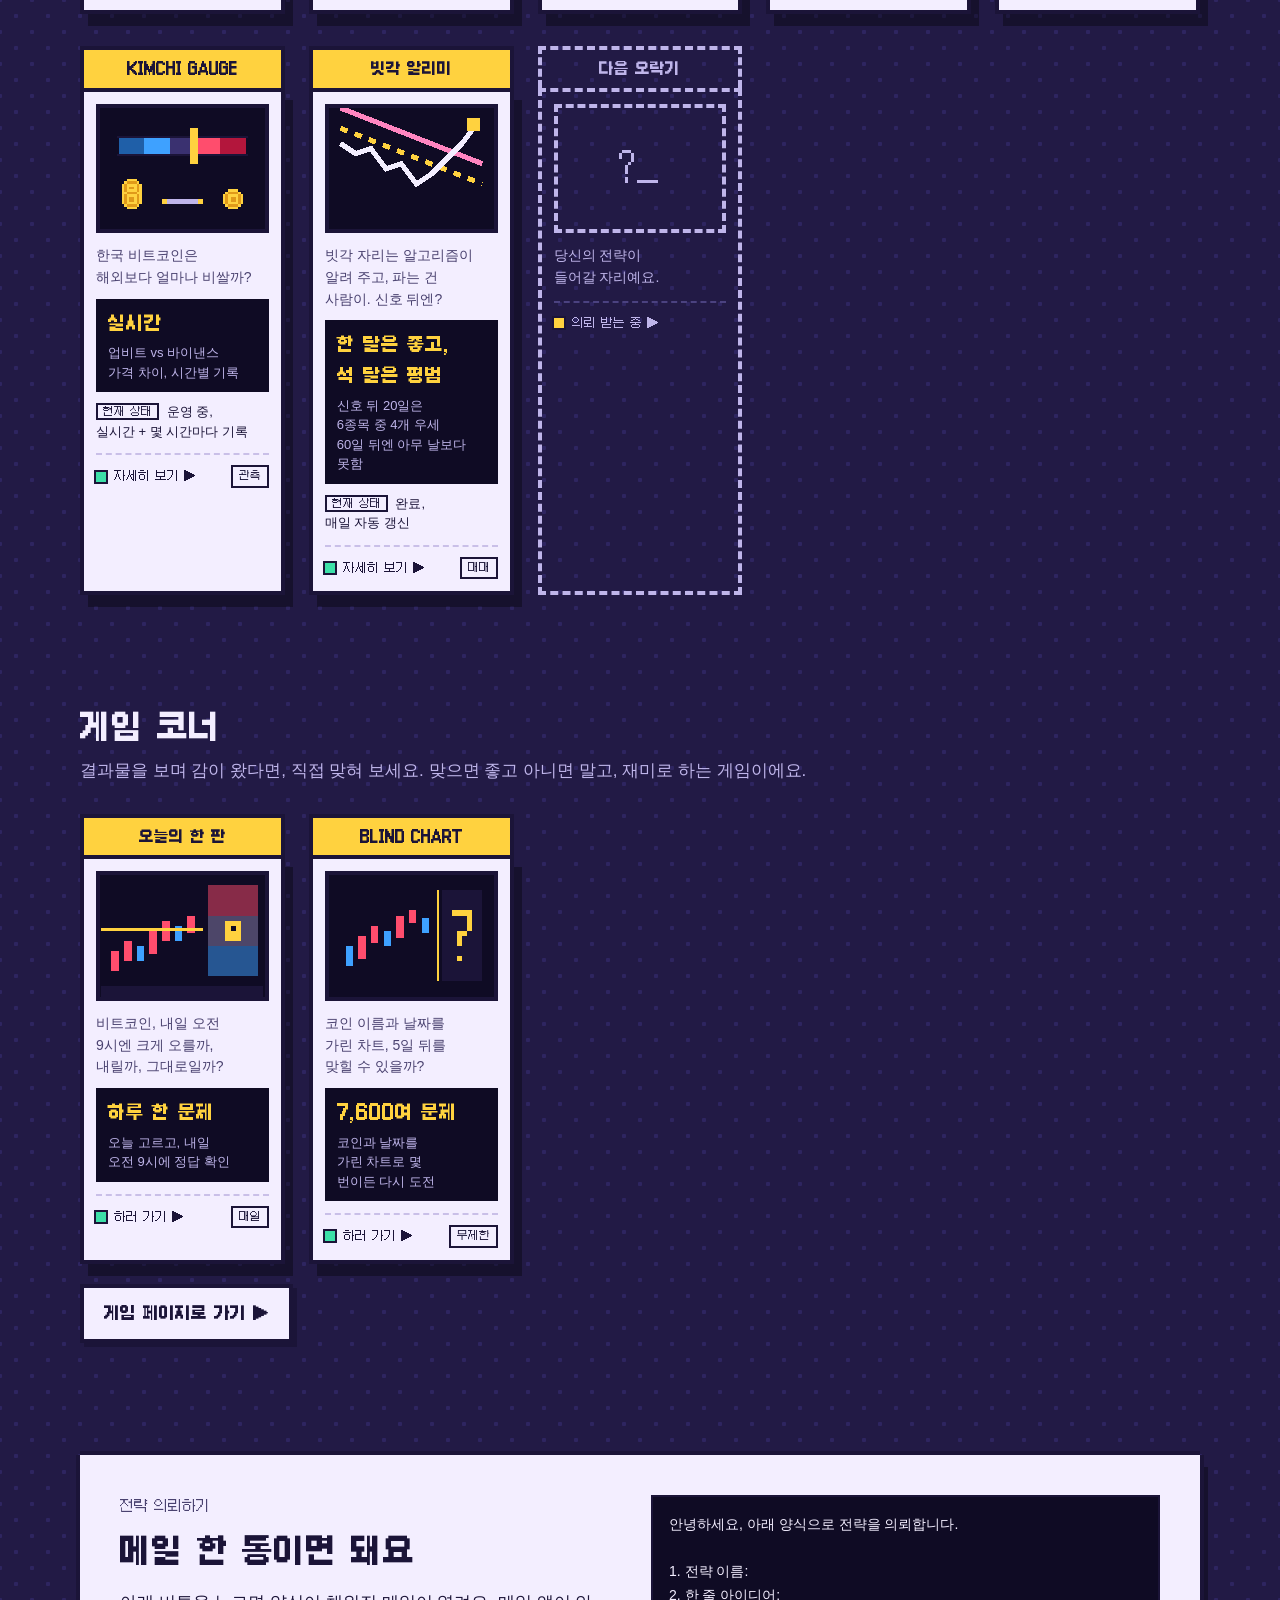
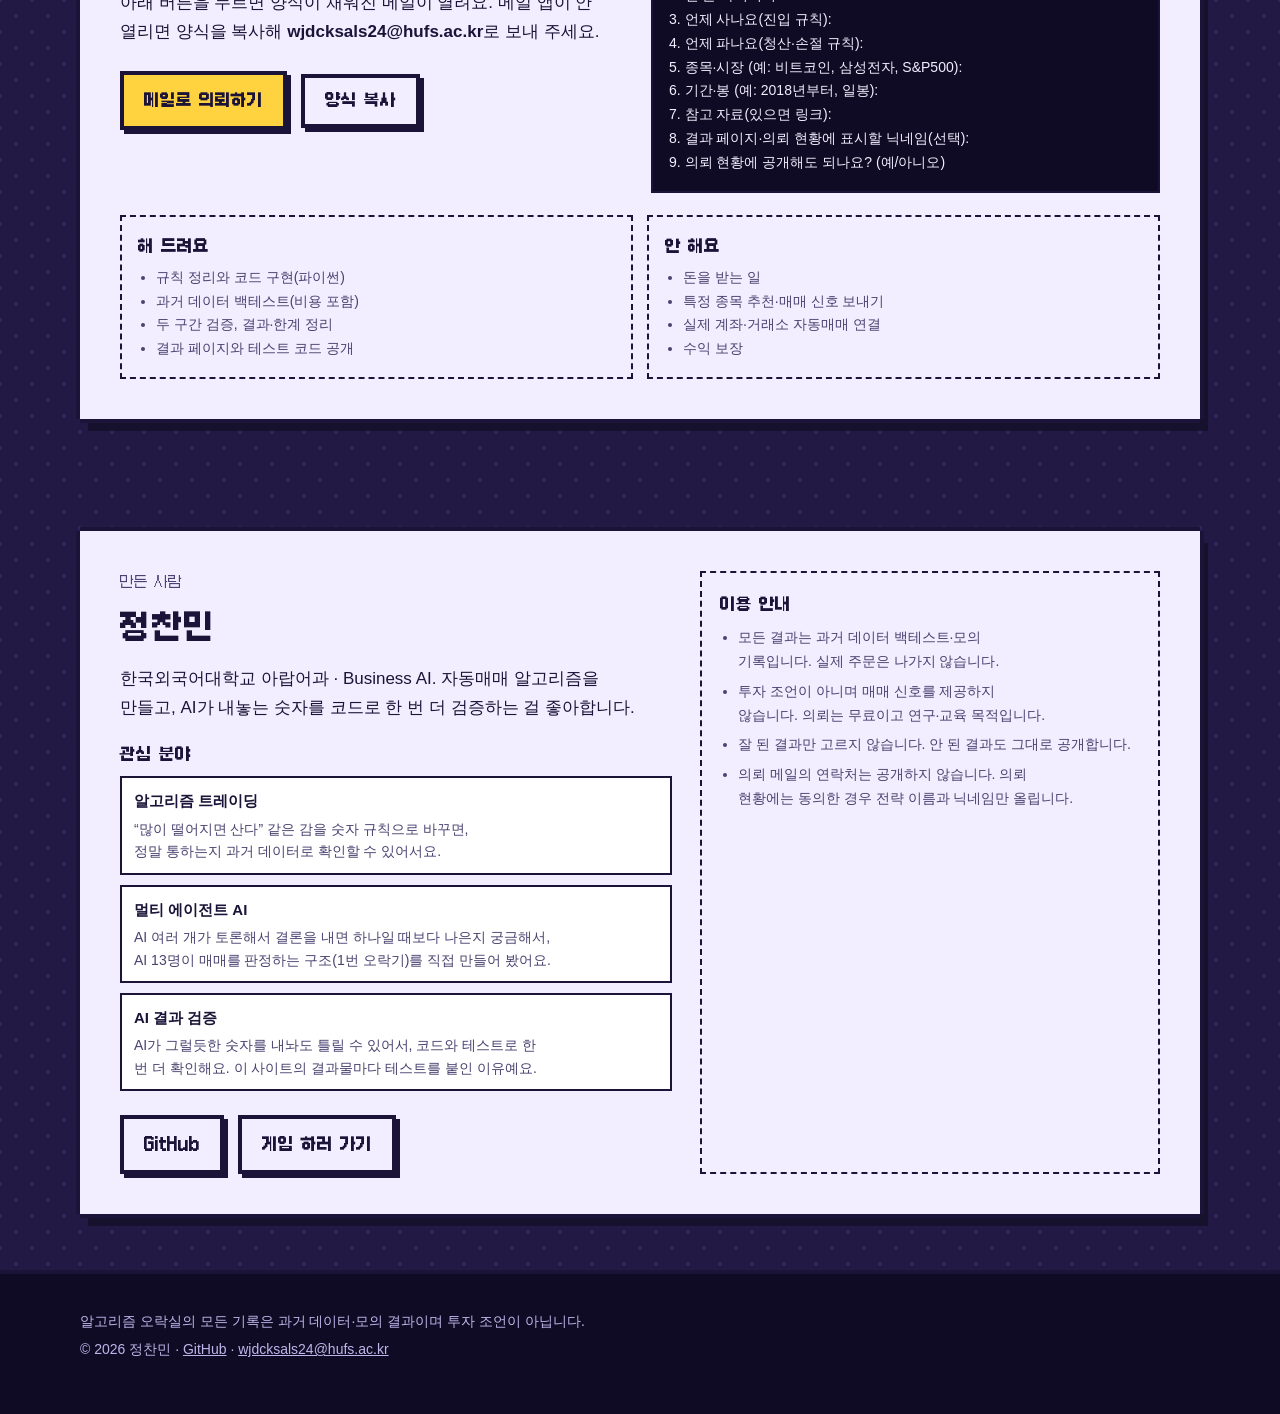
==== commit 4f95e1e6: "만든 사람: 관심 분야 3개에 이유 추가 Co-Authored-By: Claude Opus 5.5 <noreply@anthropic.com>" ====
--- a/index.html
+++ b/index.html
@@ -305,9 +305,12 @@
           <p class="home-eyebrow">만든 사람</p>
           <h2 class="section-title" id="about-title">정찬민</h2>
           <p>한국외국어대학교 아랍어과 · Business AI. 자동매매 알고리즘을 만들고, AI가 내놓는 숫자를 코드로 한 번 더 검증하는 걸 좋아합니다.</p>
-          <ul class="about-tags">
-            <li>알고리즘 트레이딩</li><li>멀티 에이전트 AI</li><li>AI 결과 검증</li>
-          </ul>
+          <h3 class="about-sub">관심 분야</h3>
+          <dl class="about-interests">
+            <div><dt>알고리즘 트레이딩</dt><dd>“많이 떨어지면 산다” 같은 감을 숫자 규칙으로 바꾸면, 정말 통하는지 과거 데이터로 확인할 수 있어서요.</dd></div>
+            <div><dt>멀티 에이전트 AI</dt><dd>AI 여러 개가 토론해서 결론을 내면 하나일 때보다 나은지 궁금해서, AI 13명이 매매를 판정하는 구조(1번 오락기)를 직접 만들어 봤어요.</dd></div>
+            <div><dt>AI 결과 검증</dt><dd>AI가 그럴듯한 숫자를 내놔도 틀릴 수 있어서, 코드와 테스트로 한 번 더 확인해요. 이 사이트의 결과물마다 테스트를 붙인 이유예요.</dd></div>
+          </dl>
           <div class="home-cta">
             <a class="btn btn-ghost" href="https://github.com/chandolkarim">GitHub</a>
             <a class="btn btn-ghost" href="games.html">게임 하러 가기</a>
--- a/assets/home.css
+++ b/assets/home.css
@@ -94,8 +94,6 @@
 @media (min-width: 820px) { .about-card { grid-template-columns: 1.2fr 1fr; } }
 .about-card .home-eyebrow { color: var(--ink-soft); }
 .about-card .section-title { margin-bottom: 8px; }
-.about-tags { display: flex; flex-wrap: wrap; gap: 6px; margin: 14px 0 0; padding: 0; list-style: none; }
-.about-tags li { padding: 2px 10px; border: 2px solid var(--ink); font-family: var(--font-pixel); font-size: 13px; }
 .about-rules { padding: 18px; border: 2px dashed var(--ink); }
 .about-rules h3 { margin: 0 0 8px; font-family: var(--font-pixel); font-size: 16px; }
 .about-rules ul { margin: 0; padding-left: 18px; font-size: 14px; color: var(--ink-soft); }
@@ -213,3 +211,8 @@
 .games-more { margin: 20px 0 0; }
 .cabinet-state { margin: 10px 0 0; font-size: 13px; line-height: 1.5; color: var(--ink); }
 .cabinet-state b { margin-right: 4px; padding: 0 5px; border: 2px solid var(--ink); font-family: var(--font-pixel); font-size: 11px; font-weight: 400; }
+.about-sub { margin: 18px 0 8px; font-family: var(--font-pixel); font-size: 16px; }
+.about-interests { display: grid; gap: 10px; margin: 0; }
+.about-interests div { padding: 10px 12px; border: 2px solid var(--ink); background: #fff; }
+.about-interests dt { font-weight: 700; font-size: 15px; }
+.about-interests dd { margin: 4px 0 0; font-size: 14px; line-height: 1.6; color: var(--ink-soft); }
